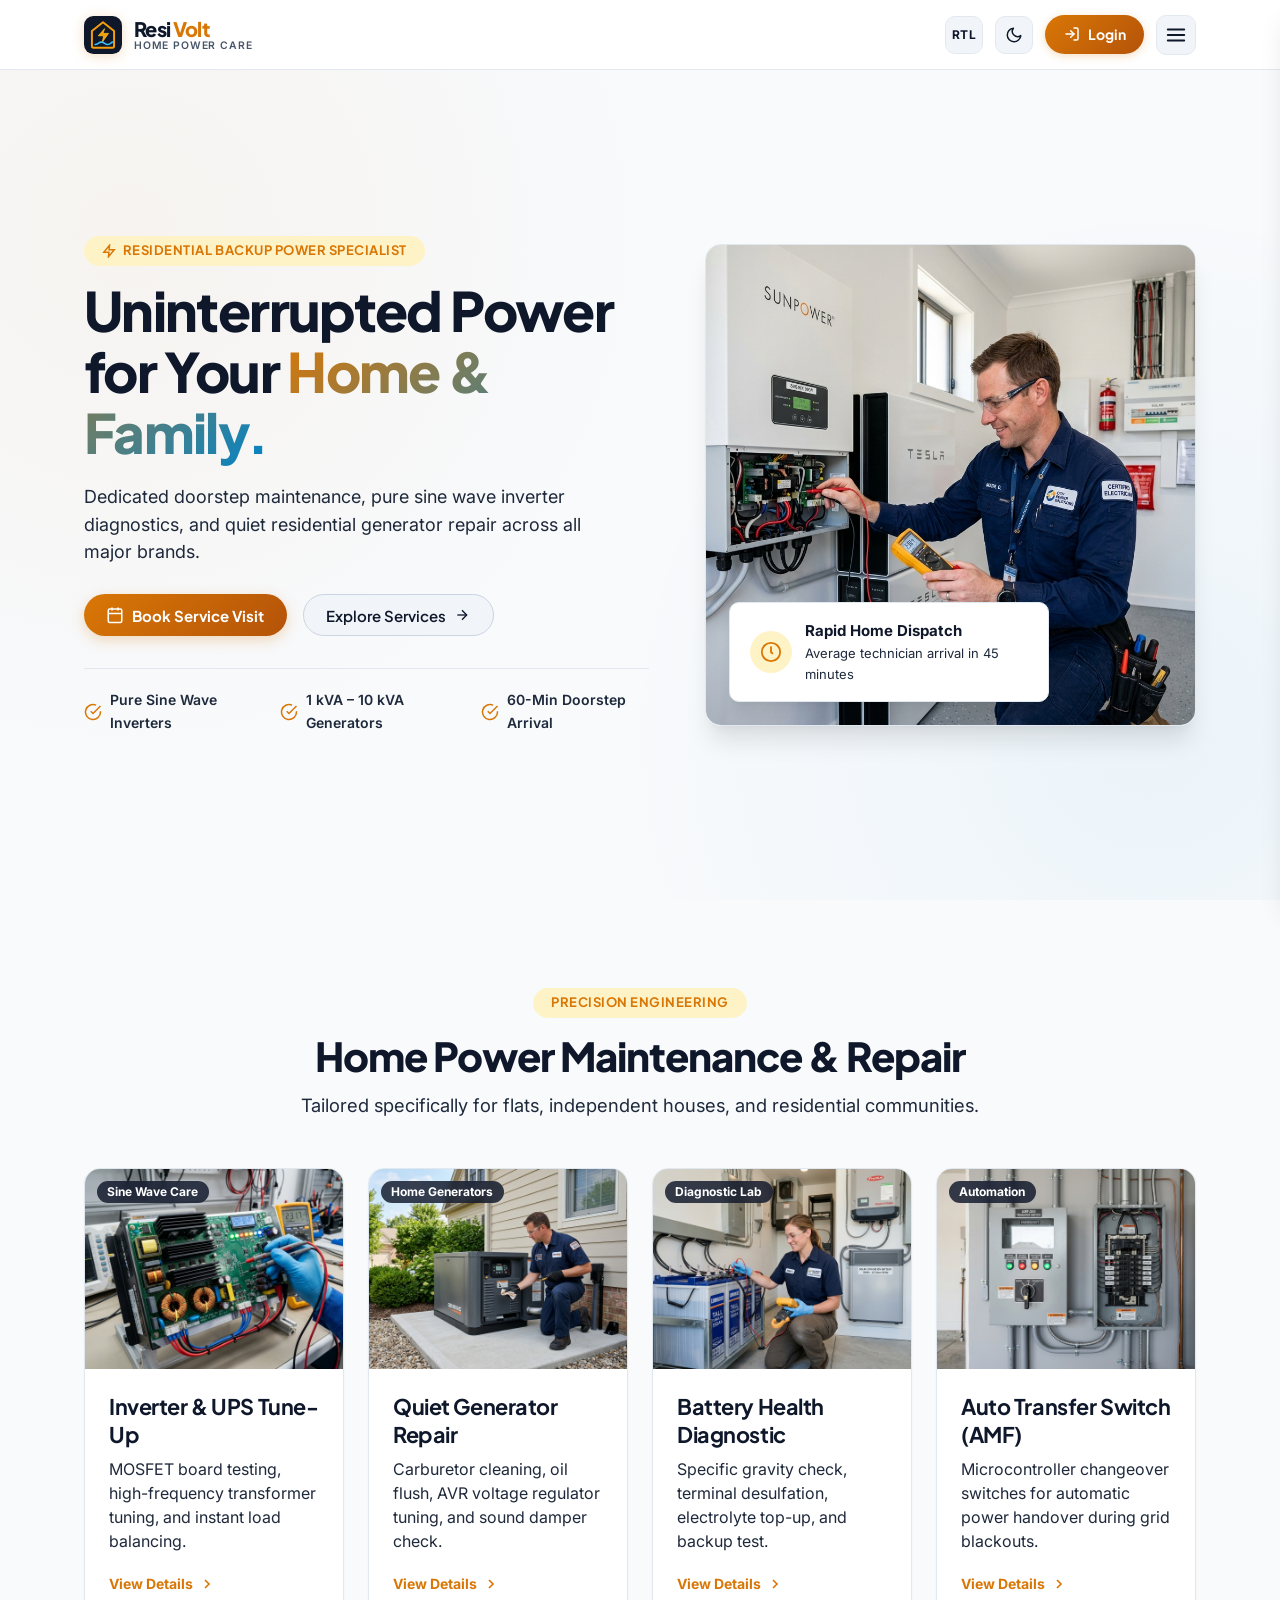
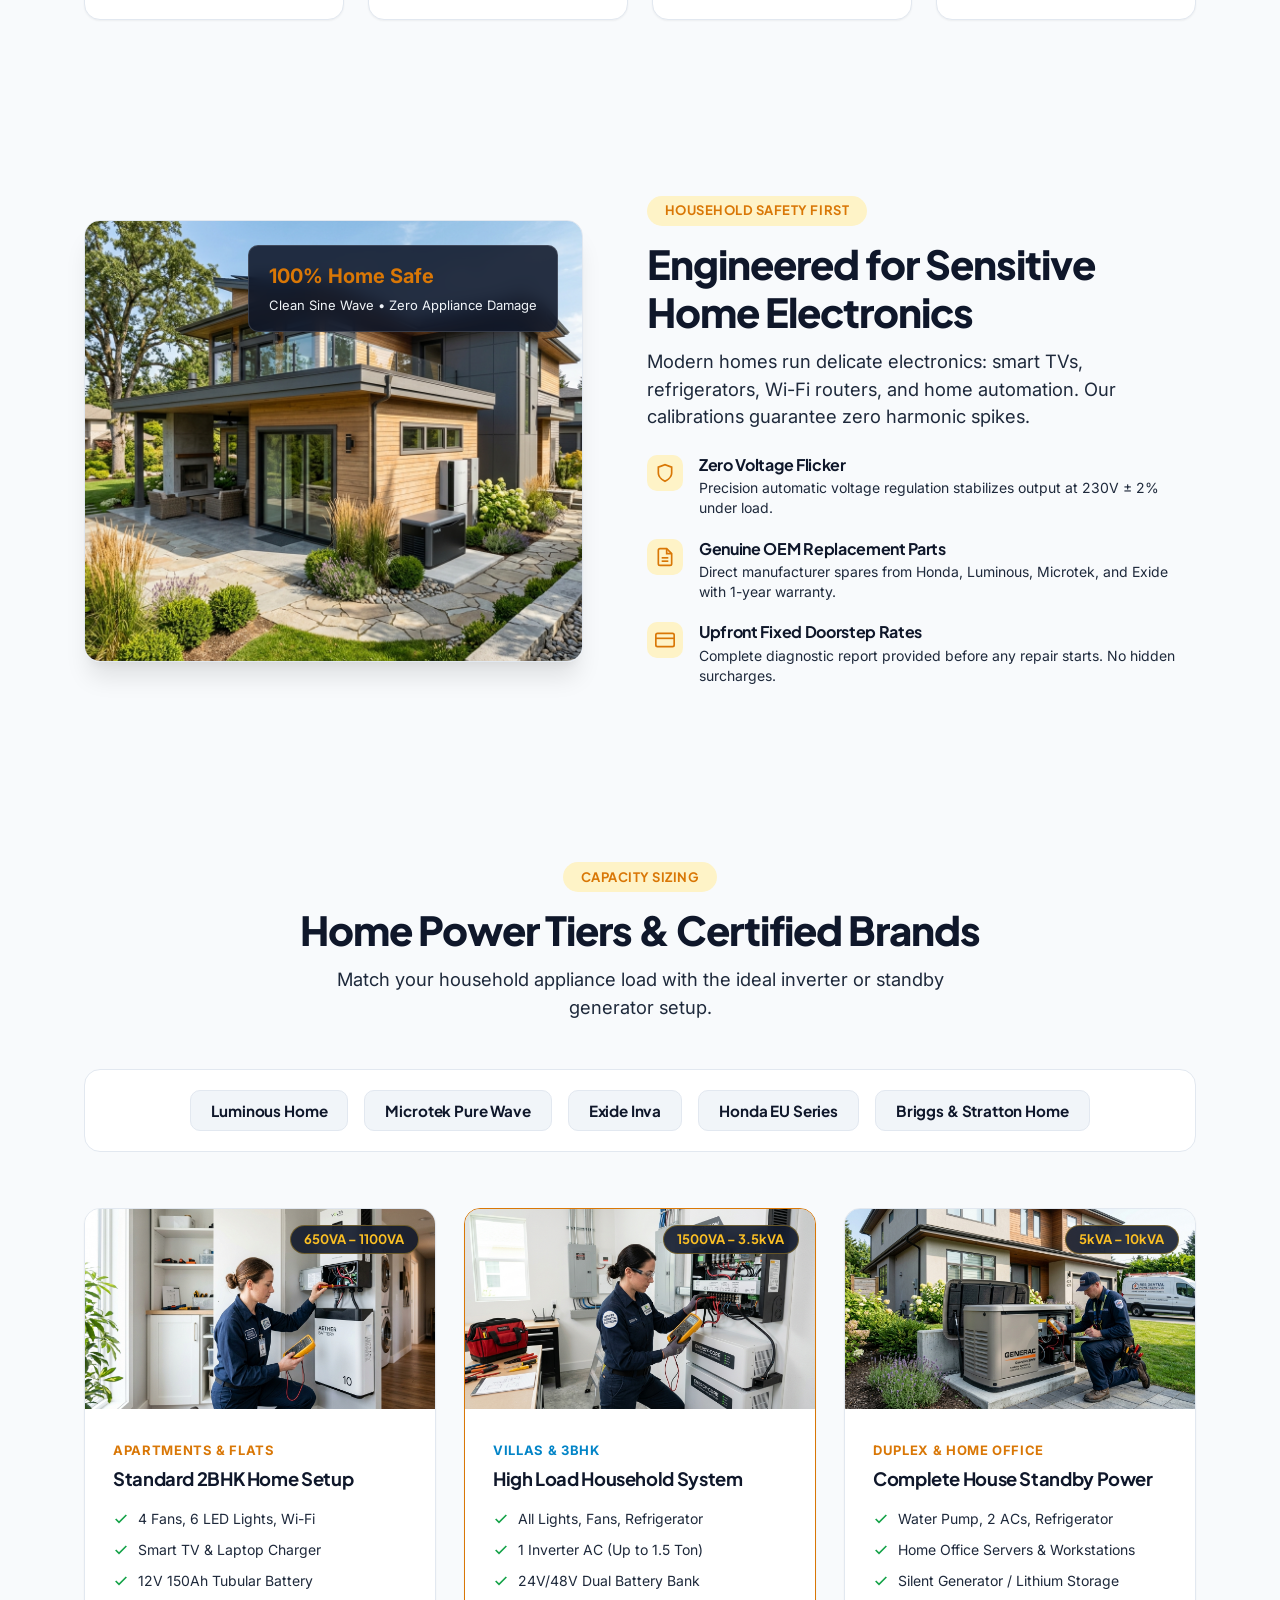
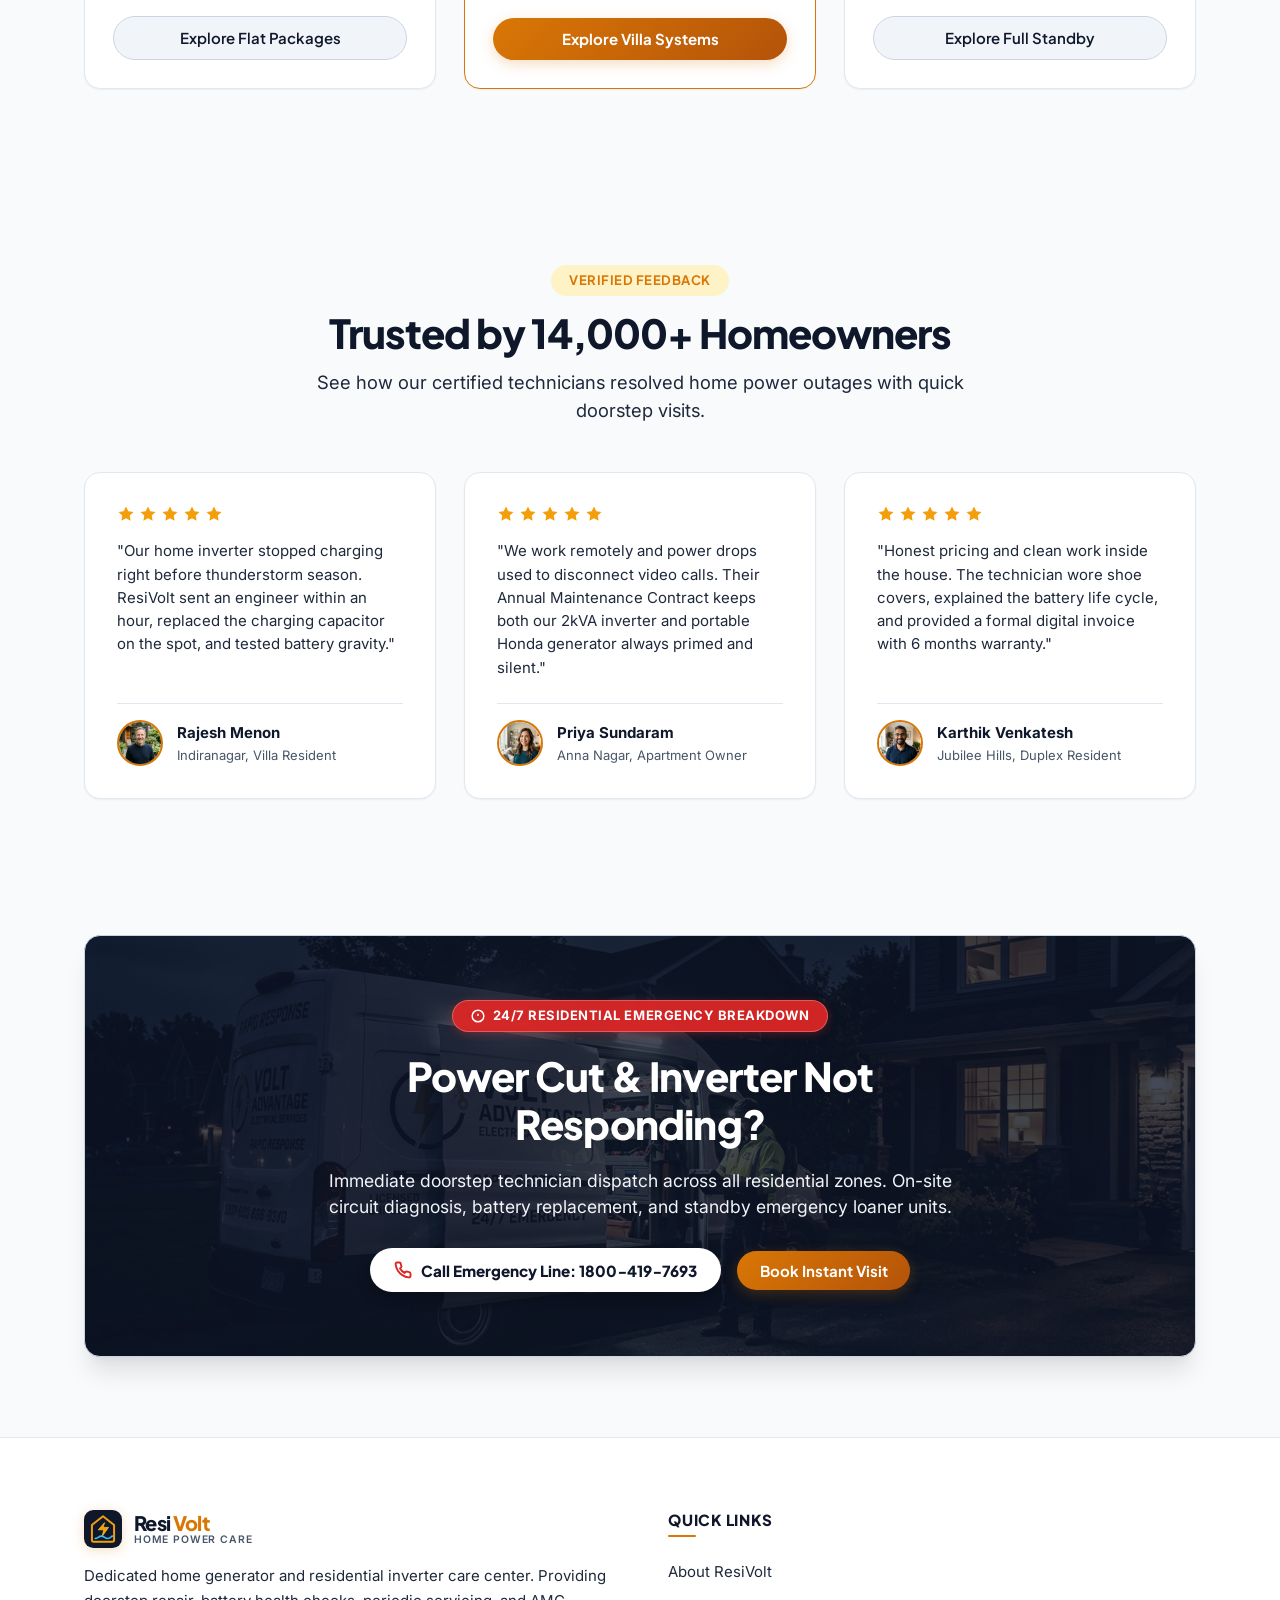
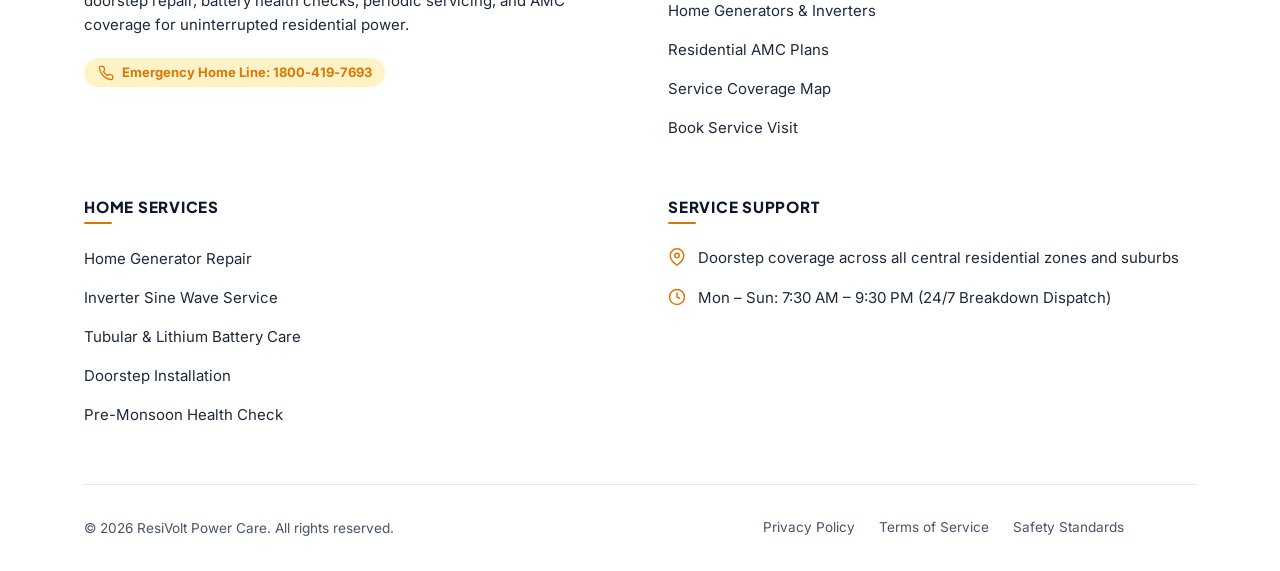
==== index.html @ f0ebeba6 "first commit" ====
<!DOCTYPE html>
<html lang="en" dir="ltr">

<head>
  <meta charset="UTF-8">
  <meta name="viewport" content="width=device-width, initial-scale=1.0">
  <title>ResiVolt | Home Generator & Inverter Service Center</title>
  <meta name="description"
    content="Certified residential generator repairs, inverter installations, battery diagnostics, and home backup power AMC plans.">

  <!-- Favicon -->
  <link rel="icon" type="image/svg+xml" href="assets/images/favicon.svg">

  <!-- Core Design System & Responsive Stylesheets -->
  <link rel="stylesheet" href="assets/css/style.css">
  <link rel="stylesheet" href="assets/css/responsive.css">
</head>

<body>

  <!-- 1. Branded Preloader -->
  <div id="preloader" class="preloader" role="status" aria-label="Loading ResiVolt Service Center">
    <div class="preloader-brand">
      <div class="preloader-logo-group">
        <svg class="brand-logo-svg preloader-logo-svg" viewBox="0 0 48 48" fill="none" xmlns="http://www.w3.org/2000/svg">
          <rect width="48" height="48" rx="12" fill="#0f172a" />
          <path d="M24 8L10 19V38C10 39.1 10.9 40 12 40H36C37.1 40 38 39.1 38 38V19L24 8Z" stroke="#f59e0b"
            stroke-width="2.5" stroke-linejoin="round" />
          <path d="M26 16L18 25H25L23 33L31 22H24L26 16Z" fill="#f59e0b" stroke="#fbbf24" stroke-width="1" />
          <path d="M14 36C18 36 18 33 22 33C26 33 26 36 30 36C34 36 34 33 36 33" stroke="#38bdf8" stroke-width="2"
            stroke-linecap="round" />
        </svg>
        <div class="brand-text-block preloader-text-block">
          <span class="brand-title preloader-brand-title">Resi<span>Volt</span></span>
          <span class="brand-tagline preloader-brand-tagline">Home Power Care</span>
        </div>
      </div>
      <div class="preloader-bar-bg">
        <div class="preloader-bar-fill"></div>
      </div>
    </div>
  </div>

  <!-- 2. Fixed Header (Compact Height, Single-Line Desktop) -->
  <header class="site-header" id="siteHeader">
    <div class="container header-container">

      <!-- Brand Logo & Identity -->
      <a href="index.html" class="brand-identity" aria-label="ResiVolt Home Generator and Inverter Service">
        <svg class="brand-logo-svg" viewBox="0 0 48 48" fill="none" xmlns="http://www.w3.org/2000/svg">
          <rect width="48" height="48" rx="12" fill="#0f172a" />
          <path d="M24 8L10 19V38C10 39.1 10.9 40 12 40H36C37.1 40 38 39.1 38 38V19L24 8Z" stroke="#f59e0b"
            stroke-width="2.5" stroke-linejoin="round" />
          <path d="M26 16L18 25H25L23 33L31 22H24L26 16Z" fill="#f59e0b" stroke="#fbbf24" stroke-width="1" />
          <path d="M14 36C18 36 18 33 22 33C26 33 26 36 30 36C34 36 34 33 36 33" stroke="#38bdf8" stroke-width="2"
            stroke-linecap="round" />
        </svg>
        <div class="brand-text-block">
          <span class="brand-title">Resi<span>Volt</span></span>
          <span class="brand-tagline">Home Power Care</span>
        </div>
      </a>

      <!-- Desktop Navigation - Exactly 6 Items -->
      <nav class="desktop-nav" aria-label="Primary Navigation">
        <!-- 1. Home (Click-only dropdown) -->
        <div class="nav-dropdown" id="homeDropdown">
          <button type="button" class="dropdown-toggle active" aria-expanded="false" aria-haspopup="true">
            <span>Home</span>
            <svg class="dropdown-chevron" viewBox="0 0 24 24" fill="none" stroke="currentColor" stroke-width="2"
              stroke-linecap="round" stroke-linejoin="round">
              <polyline points="6 9 12 15 18 9"></polyline>
            </svg>
          </button>
          <ul class="dropdown-menu">
            <li>
              <a href="index.html" class="dropdown-item active">
                <div>
                  <strong>Home 1</strong>
                  <span class="dropdown-item-desc">Residential Power Hub</span>
                </div>
              </a>
            </li>
            <li>
              <a href="home-2.html" class="dropdown-item">
                <div>
                  <strong>Home 2</strong>
                  <span class="dropdown-item-desc">Rapid Support & Care</span>
                </div>
              </a>
            </li>
          </ul>
        </div>

        <!-- 2. Services -->
        <a href="services.html" class="nav-link">Services</a>

        <!-- 3. Products -->
        <a href="products.html" class="nav-link">Products</a>

        <!-- 4. AMC Plans -->
        <a href="amc.html" class="nav-link">AMC Plans</a>

        <!-- 5. About (Mandatory) -->
        <a href="about.html" class="nav-link">About</a>

        <!-- 6. Contact -->
        <a href="contact.html" class="nav-link">Contact</a>
      </nav>

      <!-- Header Controls: RTL, Dark Mode, Login CTA -->
      <div class="header-actions">
        <!-- RTL/LTR Toggle -->
        <button type="button" class="icon-btn desktop-only" data-toggle-rtl aria-label="Toggle RTL or LTR layout"
          title="Switch RTL/LTR">
          <span class="rtl-text-indicator">RTL</span>
        </button>

        <!-- Dark Mode Toggle -->
        <button type="button" class="icon-btn desktop-only" data-toggle-theme aria-label="Toggle Dark Mode"
          title="Toggle Theme">
          <svg class="theme-icon-sun" style="display:none;" viewBox="0 0 24 24" fill="none" stroke="currentColor"
            stroke-width="2" stroke-linecap="round" stroke-linejoin="round">
            <circle cx="12" cy="12" r="5"></circle>
            <line x1="12" y1="1" x2="12" y2="3"></line>
            <line x1="12" y1="21" x2="12" y2="23"></line>
            <line x1="4.22" y1="4.22" x2="5.64" y2="5.64"></line>
            <line x1="18.36" y1="18.36" x2="19.78" y2="19.78"></line>
            <line x1="1" y1="12" x2="3" y2="12"></line>
            <line x1="21" y1="12" x2="23" y2="12"></line>
            <line x1="4.22" y1="19.78" x2="5.64" y2="18.36"></line>
            <line x1="18.36" y1="5.64" x2="19.78" y2="4.22"></line>
          </svg>
          <svg class="theme-icon-moon" viewBox="0 0 24 24" fill="none" stroke="currentColor" stroke-width="2"
            stroke-linecap="round" stroke-linejoin="round">
            <path d="M21 12.79A9 9 0 1 1 11.21 3 7 7 0 0 0 21 12.79z"></path>
          </svg>
        </button>

        <a href="login.html" class="btn-login" aria-label="Customer Login and Registration">
          <svg viewBox="0 0 24 24" fill="none" stroke="currentColor" stroke-width="2.2" stroke-linecap="round"
            stroke-linejoin="round">
            <path d="M15 3h4a2 2 0 0 1 2 2v14a2 2 0 0 1-2 2h-4"></path>
            <polyline points="10 17 15 12 10 7"></polyline>
            <line x1="15" y1="12" x2="3" y2="12"></line>
          </svg>
          <span>Login</span>
        </a>

        <!-- Mobile Drawer Toggle -->
        <button type="button" class="mobile-toggle" id="mobileMenuOpen" aria-label="Open Mobile Menu"
          aria-expanded="false">
          <svg viewBox="0 0 24 24" fill="none" stroke="currentColor" stroke-width="2" stroke-linecap="round"
            stroke-linejoin="round">
            <line x1="3" y1="6" x2="21" y2="6"></line>
            <line x1="3" y1="12" x2="21" y2="12"></line>
            <line x1="3" y1="18" x2="21" y2="18"></line>
          </svg>
        </button>
      </div>

    </div>
  </header>

  <!-- 3. Mobile Navigation Drawer & Backdrop -->
  <div class="mobile-backdrop" id="mobileBackdrop"></div>
  <div class="mobile-drawer" id="mobileDrawer" role="dialog" aria-modal="true" aria-label="Mobile Navigation Drawer">
    <div class="mobile-drawer-header">
      <div class="brand-identity">
        <svg class="brand-logo-svg" viewBox="0 0 48 48" fill="none" xmlns="http://www.w3.org/2000/svg">
          <rect width="48" height="48" rx="12" fill="#0f172a" />
          <path d="M24 8L10 19V38C10 39.1 10.9 40 12 40H36C37.1 40 38 39.1 38 38V19L24 8Z" stroke="#f59e0b"
            stroke-width="2.5" stroke-linejoin="round" />
          <path d="M26 16L18 25H25L23 33L31 22H24L26 16Z" fill="#f59e0b" stroke="#fbbf24" stroke-width="1" />
          <path d="M14 36C18 36 18 33 22 33C26 33 26 36 30 36C34 36 34 33 36 33" stroke="#38bdf8" stroke-width="2"
            stroke-linecap="round" />
        </svg>
        <div class="brand-text-block">
          <span class="brand-title">Resi<span>Volt</span></span>
          <span class="brand-tagline">Home Power Care</span>
        </div>
      </div>
      <button type="button" class="icon-btn" id="mobileMenuClose" aria-label="Close Mobile Navigation">
        <svg viewBox="0 0 24 24" fill="none" stroke="currentColor" stroke-width="2" stroke-linecap="round"
          stroke-linejoin="round">
          <line x1="18" y1="6" x2="6" y2="18"></line>
          <line x1="6" y1="6" x2="18" y2="18"></line>
        </svg>
      </button>
    </div>

    <div class="mobile-drawer-body">
      <!-- Mobile Home Accordion -->
      <div class="mobile-accordion">
        <button type="button" class="mobile-nav-link mobile-accordion-toggle active">
          <span>Home</span>
          <svg class="dropdown-chevron" viewBox="0 0 24 24" fill="none" stroke="currentColor" stroke-width="2"
            stroke-linecap="round" stroke-linejoin="round">
            <polyline points="6 9 12 15 18 9"></polyline>
          </svg>
        </button>
        <div class="mobile-accordion-content">
          <a href="index.html" class="mobile-sub-link active">Home 1 (Power Hub)</a>
          <a href="home-2.html" class="mobile-sub-link">Home 2 (Rapid Support)</a>
        </div>
      </div>

      <a href="services.html" class="mobile-nav-link">Services</a>
      <a href="products.html" class="mobile-nav-link">Products</a>
      <a href="amc.html" class="mobile-nav-link">AMC Plans</a>
      <a href="about.html" class="mobile-nav-link">About</a>
      <a href="contact.html" class="mobile-nav-link">Contact</a>
    </div>

    <div class="mobile-drawer-footer">
      <div class="mobile-toggles-row">
        <div style="display:flex; align-items:center; gap:0.5rem;">
          <button type="button" class="icon-btn" data-toggle-theme aria-label="Toggle Theme in Mobile Drawer">
            <svg class="theme-icon-sun" style="display:none;" viewBox="0 0 24 24" fill="none" stroke="currentColor"
              stroke-width="2">
              <circle cx="12" cy="12" r="5"></circle>
              <line x1="12" y1="1" x2="12" y2="3"></line>
              <line x1="12" y1="21" x2="12" y2="23"></line>
            </svg>
            <svg class="theme-icon-moon" viewBox="0 0 24 24" fill="none" stroke="currentColor" stroke-width="2">
              <path d="M21 12.79A9 9 0 1 1 11.21 3 7 7 0 0 0 21 12.79z"></path>
            </svg>
          </button>
          <button type="button" class="icon-btn" data-toggle-rtl aria-label="Toggle RTL in Mobile Drawer">
            <span class="rtl-text-indicator">RTL</span>
          </button>
        </div>
        <span class="mobile-toggle-badge">Preferences</span>
      </div>
      <a href="login.html" class="btn-login" style="width:100%; justify-content:center;" aria-label="Customer Login or Register">
        <svg viewBox="0 0 24 24" fill="none" stroke="currentColor" stroke-width="2.2">
          <path d="M15 3h4a2 2 0 0 1 2 2v14a2 2 0 0 1-2 2h-4"></path>
          <polyline points="10 17 15 12 10 7"></polyline>
          <line x1="15" y1="12" x2="3" y2="12"></line>
        </svg>
        <span>Customer Login / Register</span>
      </a>
    </div>
  </div>

  <!-- 4. Global Auth Modal (Login / Register) -->
  <div class="modal-overlay" id="authModal" role="dialog" aria-modal="true" aria-labelledby="modalTitle">
    <div class="auth-modal">
      <div class="modal-header">
        <h3 class="modal-title" id="modalTitle">Customer Portal</h3>
        <button type="button" class="modal-close" aria-label="Close Modal">
          <svg width="20" height="20" viewBox="0 0 24 24" fill="none" stroke="currentColor" stroke-width="2"
            stroke-linecap="round" stroke-linejoin="round">
            <line x1="18" y1="6" x2="6" y2="18"></line>
            <line x1="6" y1="6" x2="18" y2="18"></line>
          </svg>
        </button>
      </div>
      <div class="modal-body">
        <div class="auth-tabs" role="tablist">
          <button type="button" class="auth-tab-btn active" data-tab="login" role="tab" aria-selected="true">Sign
            In</button>
          <button type="button" class="auth-tab-btn" data-tab="register" role="tab" aria-selected="false">New
            Registration</button>
        </div>

        <form id="authPanel-login" class="auth-form-panel active"
          onsubmit="event.preventDefault(); alert('Signed in successfully!');">
          <div class="form-group">
            <label class="form-label" for="loginEmail">Email or Mobile Number</label>
            <input type="text" id="loginEmail" class="form-input" placeholder="e.g. user@home.com or 9876543210"
              required>
          </div>
          <div class="form-group">
            <label class="form-label" for="loginPass">Password</label>
            <input type="password" id="loginPass" class="form-input" placeholder="••••••••" required>
          </div>
          <button type="submit" class="btn-auth-submit">Sign In to Service Account</button>
        </form>

        <form id="authPanel-register" class="auth-form-panel"
          onsubmit="event.preventDefault(); alert('Account created! You can now book service visits.');">
          <div class="form-group">
            <label class="form-label" for="regName">Full Name</label>
            <input type="text" id="regName" class="form-input" placeholder="e.g. Ramesh Kumar" required>
          </div>
          <div class="form-group">
            <label class="form-label" for="regPhone">Mobile Number (For Technician Updates)</label>
            <input type="tel" id="regPhone" class="form-input" placeholder="10-digit mobile number" required>
          </div>
          <div class="form-group">
            <label class="form-label" for="regDevice">Primary Equipment at Home</label>
            <select id="regDevice" class="form-input">
              <option value="inverter">Home Inverter & Battery System</option>
              <option value="generator">Home Backup Generator (1-10 kVA)</option>
              <option value="both">Both Generator & Inverter</option>
            </select>
          </div>
          <button type="submit" class="btn-auth-submit">Create Residential Account</button>
        </form>
      </div>
    </div>
  </div>

  <!-- MAIN CONTENT: EXACTLY 6 MAIN CONTENT SECTIONS -->
  <main id="mainContent">

    <!-- ==========================================================================
         SECTION 1: HERO SECTION (Asymmetrical Composition with Visual Showcase)
         ========================================================================== -->
    <section class="hero-section" aria-label="Hero Introduction">
      <div class="container hero-grid">
        <div class="hero-content">
          <div>
            <span class="section-tag">
              <svg width="14" height="14" viewBox="0 0 24 24" fill="none" stroke="currentColor" stroke-width="2.5">
                <polygon points="13 2 3 14 12 14 11 22 21 10 12 10 13 2"></polygon>
              </svg>
              <span>Residential Backup Power Specialist</span>
            </span>
            <h1 class="hero-title">
              Uninterrupted Power for Your <span class="text-gradient">Home & Family.</span>
            </h1>
          </div>

          <p class="hero-description">
            Dedicated doorstep maintenance, pure sine wave inverter diagnostics, and quiet residential generator repair
            across all major brands.
          </p>

          <div class="hero-actions">
            <button type="button" class="btn-primary" data-open-auth>
              <svg width="18" height="18" viewBox="0 0 24 24" fill="none" stroke="currentColor" stroke-width="2">
                <rect x="3" y="4" width="18" height="18" rx="2" ry="2"></rect>
                <line x1="16" y1="2" x2="16" y2="6"></line>
                <line x1="8" y1="2" x2="8" y2="6"></line>
                <line x1="3" y1="10" x2="21" y2="10"></line>
              </svg>
              <span>Book Service Visit</span>
            </button>
            <a href="services.html" class="btn-secondary">
              <span>Explore Services</span>
              <svg width="16" height="16" viewBox="0 0 24 24" fill="none" stroke="currentColor" stroke-width="2">
                <line x1="5" y1="12" x2="19" y2="12"></line>
                <polyline points="12 5 19 12 12 19"></polyline>
              </svg>
            </a>
          </div>

          <div class="hero-spec-strip">
            <div class="hero-spec-item">
              <svg viewBox="0 0 24 24" fill="none" stroke="currentColor" stroke-width="2">
                <path d="M22 11.08V12a10 10 0 1 1-5.93-9.14"></path>
                <polyline points="22 4 12 14.01 9 11.01"></polyline>
              </svg>
              <span>Pure Sine Wave Inverters</span>
            </div>
            <div class="hero-spec-item">
              <svg viewBox="0 0 24 24" fill="none" stroke="currentColor" stroke-width="2">
                <path d="M22 11.08V12a10 10 0 1 1-5.93-9.14"></path>
                <polyline points="22 4 12 14.01 9 11.01"></polyline>
              </svg>
              <span>1 kVA – 10 kVA Generators</span>
            </div>
            <div class="hero-spec-item">
              <svg viewBox="0 0 24 24" fill="none" stroke="currentColor" stroke-width="2">
                <path d="M22 11.08V12a10 10 0 1 1-5.93-9.14"></path>
                <polyline points="22 4 12 14.01 9 11.01"></polyline>
              </svg>
              <span>60-Min Doorstep Arrival</span>
            </div>
          </div>
        </div>

        <div class="hero-visual">
          <div class="hero-image-frame">
            <img src="assets/images/hero/home-hero-technician.jpg"
              alt="Certified ResiVolt technician servicing a residential power backup unit" width="600" height="480">
          </div>
          <div class="hero-floating-badge">
            <div class="hero-floating-icon">
              <svg viewBox="0 0 24 24" fill="none" stroke="currentColor" stroke-width="2">
                <circle cx="12" cy="12" r="10"></circle>
                <polyline points="12 6 12 12 14 14"></polyline>
              </svg>
            </div>
            <div>
              <div class="hero-floating-title">Rapid Home Dispatch</div>
              <div class="hero-floating-text">Average technician arrival in 45 minutes</div>
            </div>
          </div>
        </div>
      </div>
    </section>

    <!-- ==========================================================================
         SECTION 2: CORE RESIDENTIAL SERVICES (4 Even Visual Cards)
         ========================================================================== -->
    <section class="site-section" aria-label="Core Residential Services">
      <div class="container">
        <div class="section-header text-center">
          <span class="section-tag">Precision Engineering</span>
          <h2 class="section-title">Home Power Maintenance & Repair</h2>
          <p class="section-subtitle">
            Tailored specifically for flats, independent houses, and residential communities.
          </p>
        </div>

        <div class="services-grid-4">
          <!-- Card 1 -->
          <article class="even-service-card">
            <div class="service-card-img-wrap">
              <img src="assets/images/services/inverter-service.jpg" alt="Inverter board inspection and calibration"
                width="400" height="200">
              <span class="service-card-badge">Sine Wave Care</span>
            </div>
            <div class="service-card-body">
              <div class="service-card-content">
                <h3 class="service-card-title">Inverter & UPS Tune-Up</h3>
                <p class="service-card-desc">
                  MOSFET board testing, high-frequency transformer tuning, and instant load balancing.
                </p>
              </div>
              <a href="services.html#inverter-service" class="service-card-link">
                <span>View Details</span>
                <svg viewBox="0 0 24 24" fill="none" stroke="currentColor" stroke-width="2.5">
                  <polyline points="9 18 15 12 9 6"></polyline>
                </svg>
              </a>
            </div>
          </article>

          <!-- Card 2 -->
          <article class="even-service-card">
            <div class="service-card-img-wrap">
              <img src="assets/images/services/generator-repair.jpg" alt="Home backup generator mechanical inspection"
                width="400" height="200">
              <span class="service-card-badge">Home Generators</span>
            </div>
            <div class="service-card-body">
              <div class="service-card-content">
                <h3 class="service-card-title">Quiet Generator Repair</h3>
                <p class="service-card-desc">
                  Carburetor cleaning, oil flush, AVR voltage regulator tuning, and sound damper check.
                </p>
              </div>
              <a href="services.html#generator-repair" class="service-card-link">
                <span>View Details</span>
                <svg viewBox="0 0 24 24" fill="none" stroke="currentColor" stroke-width="2.5">
                  <polyline points="9 18 15 12 9 6"></polyline>
                </svg>
              </a>
            </div>
          </article>

          <!-- Card 3 -->
          <article class="even-service-card">
            <div class="service-card-img-wrap">
              <img src="assets/images/services/battery-health.jpg"
                alt="Battery specific gravity testing and cell restoration" width="400" height="200">
              <span class="service-card-badge">Diagnostic Lab</span>
            </div>
            <div class="service-card-body">
              <div class="service-card-content">
                <h3 class="service-card-title">Battery Health Diagnostic</h3>
                <p class="service-card-desc">
                  Specific gravity check, terminal desulfation, electrolyte top-up, and backup test.
                </p>
              </div>
              <a href="services.html#battery-health" class="service-card-link">
                <span>View Details</span>
                <svg viewBox="0 0 24 24" fill="none" stroke="currentColor" stroke-width="2.5">
                  <polyline points="9 18 15 12 9 6"></polyline>
                </svg>
              </a>
            </div>
          </article>

          <!-- Card 4 -->
          <article class="even-service-card">
            <div class="service-card-img-wrap">
              <img src="assets/images/services/amf-installation.jpg" alt="Automatic changeover switch installation"
                width="400" height="200">
              <span class="service-card-badge">Automation</span>
            </div>
            <div class="service-card-body">
              <div class="service-card-content">
                <h3 class="service-card-title">Auto Transfer Switch (AMF)</h3>
                <p class="service-card-desc">
                  Microcontroller changeover switches for automatic power handover during grid blackouts.
                </p>
              </div>
              <a href="services.html#amf-installation" class="service-card-link">
                <span>View Details</span>
                <svg viewBox="0 0 24 24" fill="none" stroke="currentColor" stroke-width="2.5">
                  <polyline points="9 18 15 12 9 6"></polyline>
                </svg>
              </a>
            </div>
          </article>
        </div>
      </div>
    </section>

    <!-- ==========================================================================
         SECTION 3: RESIDENTIAL POWER RELIABILITY (Visual Split Showcase)
         ========================================================================== -->
    <section class="site-section" aria-label="Residential Power Standards">
      <div class="container split-grid">
        <div class="split-visual-wrap">
          <img src="assets/images/sections/modern-home-exterior.jpg"
            alt="Modern residential villa with solar inverter and silent generator integration" width="600"
            height="440">
          <div class="split-highlight-card">
            <strong>100% Home Safe</strong>
            <span>Clean Sine Wave • Zero Appliance Damage</span>
          </div>
        </div>

        <div class="split-content">
          <span class="section-tag">Household Safety First</span>
          <h2 class="section-title">Engineered for Sensitive Home Electronics</h2>
          <p class="section-subtitle">
            Modern homes run delicate electronics: smart TVs, refrigerators, Wi-Fi routers, and home automation. Our
            calibrations guarantee zero harmonic spikes.
          </p>

          <div class="feature-point-list">
            <div class="feature-point-item">
              <div class="feature-point-icon">
                <svg viewBox="0 0 24 24" fill="none" stroke="currentColor" stroke-width="2">
                  <path d="M12 22s8-4 8-10V5l-8-3-8 3v7c0 6 8 10 8 10z"></path>
                </svg>
              </div>
              <div>
                <h4 class="feature-point-title">Zero Voltage Flicker</h4>
                <p class="feature-point-text">Precision automatic voltage regulation stabilizes output at 230V ± 2%
                  under load.</p>
              </div>
            </div>

            <div class="feature-point-item">
              <div class="feature-point-icon">
                <svg viewBox="0 0 24 24" fill="none" stroke="currentColor" stroke-width="2">
                  <path d="M14 2H6a2 2 0 0 0-2 2v16a2 2 0 0 0 2 2h12a2 2 0 0 0 2-2V8z"></path>
                  <polyline points="14 2 14 8 20 8"></polyline>
                  <line x1="16" y1="13" x2="8" y2="13"></line>
                  <line x1="16" y1="17" x2="8" y2="17"></line>
                </svg>
              </div>
              <div>
                <h4 class="feature-point-title">Genuine OEM Replacement Parts</h4>
                <p class="feature-point-text">Direct manufacturer spares from Honda, Luminous, Microtek, and Exide with
                  1-year warranty.</p>
              </div>
            </div>

            <div class="feature-point-item">
              <div class="feature-point-icon">
                <svg viewBox="0 0 24 24" fill="none" stroke="currentColor" stroke-width="2">
                  <rect x="1" y="4" width="22" height="16" rx="2" ry="2"></rect>
                  <line x1="1" y1="10" x2="23" y2="10"></line>
                </svg>
              </div>
              <div>
                <h4 class="feature-point-title">Upfront Fixed Doorstep Rates</h4>
                <p class="feature-point-text">Complete diagnostic report provided before any repair starts. No hidden
                  surcharges.</p>
              </div>
            </div>
          </div>
        </div>
      </div>
    </section>

    <!-- ==========================================================================
         SECTION 4: EQUIPMENT CAPACITIES & BRANDS (Grid & Sizing Guide)
         ========================================================================== -->
    <section class="site-section" aria-label="Residential Sizing Guide">
      <div class="container">
        <div class="section-header text-center">
          <span class="section-tag">Capacity Sizing</span>
          <h2 class="section-title">Home Power Tiers & Certified Brands</h2>
          <p class="section-subtitle">
            Match your household appliance load with the ideal inverter or standby generator setup.
          </p>
        </div>

        <!-- Serviced Brands Strip -->
        <div class="brands-strip">
          <span class="brand-badge">Luminous Home</span>
          <span class="brand-badge">Microtek Pure Wave</span>
          <span class="brand-badge">Exide Inva</span>
          <span class="brand-badge">Honda EU Series</span>
          <span class="brand-badge">Briggs &amp; Stratton Home</span>

        </div>

        <!-- 3 Capacity Tiers -->
        <div class="capacity-grid-3">
          <!-- Tier 1 -->
          <article class="capacity-card">
            <div class="capacity-card-img-wrap">
              <img src="assets/images/sections/tier-apartment-service.jpg"
                alt="Certified technician servicing residential apartment inverter and battery" width="400" height="200"
                loading="lazy">
              <span class="capacity-badge-float">650VA – 1100VA</span>
            </div>
            <div class="capacity-body">
              <div>
                <div class="capacity-header">
                  <span class="capacity-tier">Apartments &amp; Flats</span>
                  <h3 class="capacity-title">Standard 2BHK Home Setup</h3>
                </div>
                <ul class="capacity-appliances">
                  <li>
                    <svg viewBox="0 0 24 24" fill="none" stroke="currentColor" stroke-width="2.5">
                      <polyline points="20 6 9 17 4 12"></polyline>
                    </svg>
                    <span>4 Fans, 6 LED Lights, Wi-Fi</span>
                  </li>
                  <li>
                    <svg viewBox="0 0 24 24" fill="none" stroke="currentColor" stroke-width="2.5">
                      <polyline points="20 6 9 17 4 12"></polyline>
                    </svg>
                    <span>Smart TV &amp; Laptop Charger</span>
                  </li>
                  <li>
                    <svg viewBox="0 0 24 24" fill="none" stroke="currentColor" stroke-width="2.5">
                      <polyline points="20 6 9 17 4 12"></polyline>
                    </svg>
                    <span>12V 150Ah Tubular Battery</span>
                  </li>
                </ul>
              </div>
              <a href="products.html#tier-apartment" class="btn-secondary w-full">Explore Flat Packages</a>
            </div>
          </article>

          <!-- Tier 2 -->
          <article class="capacity-card featured-tier">
            <div class="capacity-card-img-wrap">
              <img src="assets/images/sections/tier-villa-service.jpg"
                alt="Certified electrical engineer testing villa dual battery inverter system" width="400" height="200"
                loading="lazy">
              <span class="capacity-badge-float">1500VA – 3.5kVA</span>
            </div>
            <div class="capacity-body">
              <div>
                <div class="capacity-header">
                  <span class="capacity-tier tier-cyan">Villas &amp; 3BHK</span>
                  <h3 class="capacity-title">High Load Household System</h3>
                </div>
                <ul class="capacity-appliances">
                  <li>
                    <svg viewBox="0 0 24 24" fill="none" stroke="currentColor" stroke-width="2.5">
                      <polyline points="20 6 9 17 4 12"></polyline>
                    </svg>
                    <span>All Lights, Fans, Refrigerator</span>
                  </li>
                  <li>
                    <svg viewBox="0 0 24 24" fill="none" stroke="currentColor" stroke-width="2.5">
                      <polyline points="20 6 9 17 4 12"></polyline>
                    </svg>
                    <span>1 Inverter AC (Up to 1.5 Ton)</span>
                  </li>
                  <li>
                    <svg viewBox="0 0 24 24" fill="none" stroke="currentColor" stroke-width="2.5">
                      <polyline points="20 6 9 17 4 12"></polyline>
                    </svg>
                    <span>24V/48V Dual Battery Bank</span>
                  </li>
                </ul>
              </div>
              <a href="products.html#tier-villa" class="btn-primary w-full">Explore Villa Systems</a>
            </div>
          </article>

          <!-- Tier 3 -->
          <article class="capacity-card">
            <div class="capacity-card-img-wrap">
              <img src="assets/images/sections/tier-duplex-service.jpg"
                alt="Technician inspecting quiet soundproof standby residential home generator" width="400" height="200"
                loading="lazy">
              <span class="capacity-badge-float">5kVA – 10kVA</span>
            </div>
            <div class="capacity-body">
              <div>
                <div class="capacity-header">
                  <span class="capacity-tier">Duplex &amp; Home Office</span>
                  <h3 class="capacity-title">Complete House Standby Power</h3>
                </div>
                <ul class="capacity-appliances">
                  <li>
                    <svg viewBox="0 0 24 24" fill="none" stroke="currentColor" stroke-width="2.5">
                      <polyline points="20 6 9 17 4 12"></polyline>
                    </svg>
                    <span>Water Pump, 2 ACs, Refrigerator</span>
                  </li>
                  <li>
                    <svg viewBox="0 0 24 24" fill="none" stroke="currentColor" stroke-width="2.5">
                      <polyline points="20 6 9 17 4 12"></polyline>
                    </svg>
                    <span>Home Office Servers &amp; Workstations</span>
                  </li>
                  <li>
                    <svg viewBox="0 0 24 24" fill="none" stroke="currentColor" stroke-width="2.5">
                      <polyline points="20 6 9 17 4 12"></polyline>
                    </svg>
                    <span>Silent Generator / Lithium Storage</span>
                  </li>
                </ul>
              </div>
              <a href="products.html#tier-duplex" class="btn-secondary w-full">Explore Full Standby</a>
            </div>
          </article>
        </div>
      </div>
    </section>

    <!-- ==========================================================================
         SECTION 5: HOMEOWNER EXPERIENCES (3 Even Cards)
         ========================================================================== -->
    <section class="site-section" aria-label="Customer Reviews">
      <div class="container">
        <div class="section-header text-center">
          <span class="section-tag">Verified Feedback</span>
          <h2 class="section-title">Trusted by 14,000+ Homeowners</h2>
          <p class="section-subtitle">
            See how our certified technicians resolved home power outages with quick doorstep visits.
          </p>
        </div>

        <div class="testimonials-grid-3">
          <!-- Testimonial 1 -->
          <article class="even-testimonial-card">
            <div>
              <div class="star-rating">
                <svg viewBox="0 0 24 24">
                  <polygon
                    points="12 2 15.09 8.26 22 9.27 17 14.14 18.18 21.02 12 17.77 5.82 21.02 7 14.14 2 9.27 8.91 8.26 12 2">
                  </polygon>
                </svg>
                <svg viewBox="0 0 24 24">
                  <polygon
                    points="12 2 15.09 8.26 22 9.27 17 14.14 18.18 21.02 12 17.77 5.82 21.02 7 14.14 2 9.27 8.91 8.26 12 2">
                  </polygon>
                </svg>
                <svg viewBox="0 0 24 24">
                  <polygon
                    points="12 2 15.09 8.26 22 9.27 17 14.14 18.18 21.02 12 17.77 5.82 21.02 7 14.14 2 9.27 8.91 8.26 12 2">
                  </polygon>
                </svg>
                <svg viewBox="0 0 24 24">
                  <polygon
                    points="12 2 15.09 8.26 22 9.27 17 14.14 18.18 21.02 12 17.77 5.82 21.02 7 14.14 2 9.27 8.91 8.26 12 2">
                  </polygon>
                </svg>
                <svg viewBox="0 0 24 24">
                  <polygon
                    points="12 2 15.09 8.26 22 9.27 17 14.14 18.18 21.02 12 17.77 5.82 21.02 7 14.14 2 9.27 8.91 8.26 12 2">
                  </polygon>
                </svg>
              </div>
              <p class="testimonial-quote">
                "Our home inverter stopped charging right before thunderstorm season. ResiVolt sent an engineer within
                an hour, replaced the charging capacitor on the spot, and tested battery gravity."
              </p>
            </div>
            <div class="testimonial-author-block">
              <img src="assets/images/testimonials/customer-1.jpg" alt="Rajesh Menon" class="testimonial-avatar"
                width="46" height="46">
              <div>
                <div class="testimonial-name">Rajesh Menon</div>
                <div class="testimonial-location">Indiranagar, Villa Resident</div>
              </div>
            </div>
          </article>

          <!-- Testimonial 2 -->
          <article class="even-testimonial-card">
            <div>
              <div class="star-rating">
                <svg viewBox="0 0 24 24">
                  <polygon
                    points="12 2 15.09 8.26 22 9.27 17 14.14 18.18 21.02 12 17.77 5.82 21.02 7 14.14 2 9.27 8.91 8.26 12 2">
                  </polygon>
                </svg>
                <svg viewBox="0 0 24 24">
                  <polygon
                    points="12 2 15.09 8.26 22 9.27 17 14.14 18.18 21.02 12 17.77 5.82 21.02 7 14.14 2 9.27 8.91 8.26 12 2">
                  </polygon>
                </svg>
                <svg viewBox="0 0 24 24">
                  <polygon
                    points="12 2 15.09 8.26 22 9.27 17 14.14 18.18 21.02 12 17.77 5.82 21.02 7 14.14 2 9.27 8.91 8.26 12 2">
                  </polygon>
                </svg>
                <svg viewBox="0 0 24 24">
                  <polygon
                    points="12 2 15.09 8.26 22 9.27 17 14.14 18.18 21.02 12 17.77 5.82 21.02 7 14.14 2 9.27 8.91 8.26 12 2">
                  </polygon>
                </svg>
                <svg viewBox="0 0 24 24">
                  <polygon
                    points="12 2 15.09 8.26 22 9.27 17 14.14 18.18 21.02 12 17.77 5.82 21.02 7 14.14 2 9.27 8.91 8.26 12 2">
                  </polygon>
                </svg>
              </div>
              <p class="testimonial-quote">
                "We work remotely and power drops used to disconnect video calls. Their Annual Maintenance Contract
                keeps both our 2kVA inverter and portable Honda generator always primed and silent."
              </p>
            </div>
            <div class="testimonial-author-block">
              <img src="assets/images/testimonials/customer-2.jpg" alt="Priya Sundaram" class="testimonial-avatar"
                width="46" height="46">
              <div>
                <div class="testimonial-name">Priya Sundaram</div>
                <div class="testimonial-location">Anna Nagar, Apartment Owner</div>
              </div>
            </div>
          </article>

          <!-- Testimonial 3 -->
          <article class="even-testimonial-card">
            <div>
              <div class="star-rating">
                <svg viewBox="0 0 24 24">
                  <polygon
                    points="12 2 15.09 8.26 22 9.27 17 14.14 18.18 21.02 12 17.77 5.82 21.02 7 14.14 2 9.27 8.91 8.26 12 2">
                  </polygon>
                </svg>
                <svg viewBox="0 0 24 24">
                  <polygon
                    points="12 2 15.09 8.26 22 9.27 17 14.14 18.18 21.02 12 17.77 5.82 21.02 7 14.14 2 9.27 8.91 8.26 12 2">
                  </polygon>
                </svg>
                <svg viewBox="0 0 24 24">
                  <polygon
                    points="12 2 15.09 8.26 22 9.27 17 14.14 18.18 21.02 12 17.77 5.82 21.02 7 14.14 2 9.27 8.91 8.26 12 2">
                  </polygon>
                </svg>
                <svg viewBox="0 0 24 24">
                  <polygon
                    points="12 2 15.09 8.26 22 9.27 17 14.14 18.18 21.02 12 17.77 5.82 21.02 7 14.14 2 9.27 8.91 8.26 12 2">
                  </polygon>
                </svg>
                <svg viewBox="0 0 24 24">
                  <polygon
                    points="12 2 15.09 8.26 22 9.27 17 14.14 18.18 21.02 12 17.77 5.82 21.02 7 14.14 2 9.27 8.91 8.26 12 2">
                  </polygon>
                </svg>
              </div>
              <p class="testimonial-quote">
                "Honest pricing and clean work inside the house. The technician wore shoe covers, explained the battery
                life cycle, and provided a formal digital invoice with 6 months warranty."
              </p>
            </div>
            <div class="testimonial-author-block">
              <img src="assets/images/testimonials/customer-3.jpg" alt="Karthik Venkatesh" class="testimonial-avatar"
                width="46" height="46">
              <div>
                <div class="testimonial-name">Karthik Venkatesh</div>
                <div class="testimonial-location">Jubilee Hills, Duplex Resident</div>
              </div>
            </div>
          </article>
        </div>
      </div>
    </section>

    <!-- ==========================================================================
         SECTION 6: EMERGENCY HOME POWER DISPATCH CTA (Last Content Section)
         ========================================================================== -->
    <section class="cta-banner-section" aria-label="Emergency Home Power Dispatch">
      <div class="container">
        <div class="cta-banner-card">
          <img src="assets/images/sections/emergency-dispatch.jpg"
            alt="Emergency dispatch vehicle and service technician team" class="cta-banner-bg" width="1200"
            height="400">
          <div class="cta-banner-content">
            <span class="cta-banner-badge">
              <svg width="14" height="14" viewBox="0 0 24 24" fill="none" stroke="currentColor" stroke-width="2.5">
                <circle cx="12" cy="12" r="10"></circle>
                <line x1="12" y1="8" x2="12" y2="12"></line>
                <line x1="12" y1="16" x2="12.01" y2="16"></line>
              </svg>
              <span>24/7 Residential Emergency Breakdown</span>
            </span>
            <h2 class="cta-banner-title">
              Power Cut &amp; Inverter Not Responding?
            </h2>
            <p class="cta-banner-desc">
              Immediate doorstep technician dispatch across all residential zones. On-site circuit diagnosis, battery
              replacement, and standby emergency loaner units.
            </p>
            <div class="cta-banner-actions">
              <a href="tel:18004197693" class="btn-emergency-call">
                <svg viewBox="0 0 24 24" fill="none" stroke="currentColor" stroke-width="2.5">
                  <path
                    d="M22 16.92v3a2 2 0 0 1-2.18 2 19.79 19.79 0 0 1-8.63-3.07 19.5 19.5 0 0 1-6-6 19.79 19.79 0 0 1-3.07-8.67A2 2 0 0 1 4.11 2h3a2 2 0 0 1 2 1.72 12.84 12.84 0 0 0 .7 2.81 2 2 0 0 1-.45 2.11L8.09 9.91a16 16 0 0 0 6 6l1.27-1.27a2 2 0 0 1 2.11-.45 12.84 12.84 0 0 0 2.81.7A2 2 0 0 1 22 16.92z">
                  </path>
                </svg>
                <span>Call Emergency Line: 1800&#8209;419&#8209;7693</span>
              </a>
              <button type="button" class="btn-primary" data-open-auth>
                <span>Book Instant Visit</span>
              </button>
            </div>
          </div>
        </div>
      </div>
    </section>

  </main>

  <!-- Scroll-To-Top Button -->
  <button type="button" class="scroll-top-btn" id="scrollTopBtn" aria-label="Scroll to top of page">
    <svg viewBox="0 0 24 24" fill="none" stroke="currentColor" stroke-width="2.5" stroke-linecap="round"
      stroke-linejoin="round">
      <polyline points="18 15 12 9 6 15"></polyline>
    </svg>
  </button>

  <!-- Shared Footer -->
  <footer class="site-footer">
    <div class="container">
      <div class="footer-grid">
        <div class="footer-brand-col">
          <a href="index.html" class="brand-identity">
            <svg class="brand-logo-svg" viewBox="0 0 48 48" fill="none">
              <rect width="48" height="48" rx="12" fill="#0f172a" />
              <path d="M24 8L10 19V38C10 39.1 10.9 40 12 40H36C37.1 40 38 39.1 38 38V19L24 8Z" stroke="#f59e0b"
                stroke-width="2.5" stroke-linejoin="round" />
              <path d="M26 16L18 25H25L23 33L31 22H24L26 16Z" fill="#f59e0b" stroke="#fbbf24" stroke-width="1" />
              <path d="M14 36C18 36 18 33 22 33C26 33 26 36 30 36C34 36 34 33 36 33" stroke="#38bdf8" stroke-width="2"
                stroke-linecap="round" />
            </svg>
            <div class="brand-text-block">
              <span class="brand-title">Resi<span>Volt</span></span>
              <span class="brand-tagline">Home Power Care</span>
            </div>
          </a>
          <p>
            Dedicated home generator and residential inverter care center. Providing doorstep repair, battery health
            checks, periodic servicing, and AMC coverage for uninterrupted residential power.
          </p>
          <div class="footer-emergency-badge">
            <svg width="16" height="16" viewBox="0 0 24 24" fill="none" stroke="currentColor" stroke-width="2">
              <path
                d="M22 16.92v3a2 2 0 0 1-2.18 2 19.79 19.79 0 0 1-8.63-3.07 19.5 19.5 0 0 1-6-6 19.79 19.79 0 0 1-3.07-8.67A2 2 0 0 1 4.11 2h3a2 2 0 0 1 2 1.72 12.84 12.84 0 0 0 .7 2.81 2 2 0 0 1-.45 2.11L8.09 9.91a16 16 0 0 0 6 6l1.27-1.27a2 2 0 0 1 2.11-.45 12.84 12.84 0 0 0 2.81.7A2 2 0 0 1 22 16.92z">
              </path>
            </svg>
            <span>Emergency Home Line: 1800&#8209;419&#8209;7693</span>
          </div>
        </div>

        <div>
          <h4 class="footer-heading">Home Services</h4>
          <ul class="footer-links">
            <li><a href="services.html#generator-repair">Home Generator Repair</a></li>
            <li><a href="services.html#inverter-service">Inverter Sine Wave Service</a></li>
            <li><a href="services.html#battery-health">Tubular &amp; Lithium Battery Care</a></li>
            <li><a href="services.html#installation">Doorstep Installation</a></li>
            <li><a href="services.html#amc-maintenance">Pre-Monsoon Health Check</a></li>
          </ul>
        </div>

        <div>
          <h4 class="footer-heading">Quick Links</h4>
          <ul class="footer-links">
            <li><a href="about.html">About ResiVolt</a></li>
            <li><a href="products.html">Home Generators &amp; Inverters</a></li>
            <li><a href="amc.html">Residential AMC Plans</a></li>
            <li><a href="contact.html">Service Coverage Map</a></li>
            <li><a href="contact.html#book">Book Service Visit</a></li>
          </ul>
        </div>

        <div>
          <h4 class="footer-heading">Service Support</h4>
          <div class="footer-contact-item">
            <svg viewBox="0 0 24 24" fill="none" stroke="currentColor" stroke-width="2">
              <path d="M21 10c0 7-9 13-9 13s-9-6-9-13a9 9 0 0 1 18 0z"></path>
              <circle cx="12" cy="10" r="3"></circle>
            </svg>
            <span>Doorstep coverage across all central residential zones and suburbs</span>
          </div>
          <div class="footer-contact-item">
            <svg viewBox="0 0 24 24" fill="none" stroke="currentColor" stroke-width="2">
              <circle cx="12" cy="12" r="10"></circle>
              <polyline points="12 6 12 12 16 14"></polyline>
            </svg>
            <span>Mon – Sun: 7:30 AM – 9:30 PM (24/7 Breakdown Dispatch)</span>
          </div>
        </div>
      </div>

      <div class="footer-bottom">
        <div class="footer-copy">
          &copy; 2026 ResiVolt Power Care. All rights reserved.
        </div>
        <div class="footer-legal-links">
          <a href="#">Privacy Policy</a>
          <a href="#">Terms of Service</a>
          <a href="#">Safety Standards</a>
        </div>
      </div>
    </div>
  </footer>

  <!-- Core JavaScript -->
  <script src="assets/js/main.js"></script>
</body>

</html>
---- assets/css/style.css ----
/* ==========================================================================
   ResiVolt - Home Generator & Inverter Service Center
   Global Design System & Core Styles
   ========================================================================== */

@import url('https://fonts.googleapis.com/css2?family=Inter:wght@300;400;500;600;700&family=Plus+Jakarta+Sans:wght@400;500;600;700;800&display=swap');

:root {
  /* Color Palette - Light Mode */
  --bg-primary: #f8fafc;
  --bg-surface: #ffffff;
  --bg-elevated: #f1f5f9;
  --bg-subtle: #e2e8f0;
  
  --text-primary: #0f172a;
  --text-secondary: #1e293b; /* Crisp dark slate for maximum readability */
  --text-muted: #475569;
  --text-inverse: #ffffff;
  
  --border-light: #e2e8f0;
  --border-strong: #cbd5e1;
  
  /* Brand Accents */
  --accent-primary: #d97706; /* Power Amber */
  --accent-hover: #b45309;
  --accent-light: #fef3c7;
  --accent-glow: rgba(217, 119, 6, 0.25);
  
  --volt-cyan: #0284c7; /* Sine Wave Blue */
  --volt-cyan-hover: #0369a1;
  --volt-cyan-light: #e0f2fe;
  
  --success: #16a34a;
  --danger: #dc2626;

  /* Header specs */
  --header-height: 70px;
  --header-bg: rgba(255, 255, 255, 0.94);
  --header-border: #e2e8f0;

  /* Typography */
  --font-heading: 'Plus Jakarta Sans', system-ui, -apple-system, sans-serif;
  --font-body: 'Inter', system-ui, -apple-system, sans-serif;

  /* Shadows */
  --shadow-sm: 0 1px 2px 0 rgba(0, 0, 0, 0.05);
  --shadow-md: 0 4px 6px -1px rgba(0, 0, 0, 0.08), 0 2px 4px -2px rgba(0, 0, 0, 0.06);
  --shadow-lg: 0 10px 15px -3px rgba(0, 0, 0, 0.08), 0 4px 6px -4px rgba(0, 0, 0, 0.04);
  --shadow-xl: 0 20px 25px -5px rgba(0, 0, 0, 0.1), 0 8px 10px -6px rgba(0, 0, 0, 0.05);

  --radius-sm: 6px;
  --radius-md: 10px;
  --radius-lg: 16px;
  --radius-full: 9999px;

  --transition-fast: 150ms ease;
  --transition-normal: 250ms ease;
  --transition-smooth: 400ms cubic-bezier(0.16, 1, 0.3, 1);

  /* Unified Layout Container Width */
  --container-width: 1160px;
}

/* ==========================================================================
   Dark Mode - Strictly #000000 Background & Pure Bright High-Contrast Text
   ========================================================================== */
html.dark {
  --bg-primary: #000000;
  --bg-surface: #0a0a0a;
  --bg-elevated: #141414;
  --bg-subtle: #1f1f1f;
  
  --text-primary: #ffffff;      /* Pure crisp white */
  --text-secondary: #f1f5f9;    /* Bright high-contrast light slate */
  --text-muted: #cbd5e1;        /* Noticeably clear and bright */
  --text-inverse: #000000;
  
  --border-light: #262626;
  --border-strong: #383838;
  
  --accent-primary: #f59e0b;
  --accent-hover: #fbbf24;
  --accent-light: rgba(245, 158, 11, 0.15);
  --accent-glow: rgba(245, 158, 11, 0.35);

  --volt-cyan: #38bdf8;
  --volt-cyan-hover: #7dd3fc;
  --volt-cyan-light: rgba(56, 189, 248, 0.15);

  --header-bg: rgba(0, 0, 0, 0.92);
  --header-border: #262626;

  --shadow-sm: 0 1px 2px 0 rgba(0, 0, 0, 0.6);
  --shadow-md: 0 4px 6px -1px rgba(0, 0, 0, 0.7);
  --shadow-lg: 0 10px 15px -3px rgba(0, 0, 0, 0.85);
  --shadow-xl: 0 20px 25px -5px rgba(0, 0, 0, 0.95);
}

/* Reset & Base */
*, *::before, *::after {
  box-sizing: border-box;
  margin: 0;
  padding: 0;
}

html {
  font-family: var(--font-body);
  font-size: 16px;
  line-height: 1.6;
  scroll-behavior: smooth;
  -webkit-text-size-adjust: 100%;
}

body {
  background-color: var(--bg-primary);
  color: var(--text-primary);
  min-height: 100vh;
  display: flex;
  flex-direction: column;
  overflow-x: hidden;
  transition: background-color var(--transition-normal), color var(--transition-normal);
}

main {
  flex: 1 0 auto;
  padding-top: var(--header-height);
}

/* Typography Elements */
h1, h2, h3, h4, h5, h6 {
  font-family: var(--font-heading);
  font-weight: 700;
  line-height: 1.25;
  color: var(--text-primary);
  letter-spacing: -0.02em;
}

p {
  color: var(--text-secondary);
}

a {
  color: inherit;
  text-decoration: none;
  transition: color var(--transition-fast);
}

img {
  max-width: 100%;
  height: auto;
  display: block;
}

button, input, select, textarea {
  font-family: inherit;
  font-size: inherit;
}

/* Focus styles for accessibility */
:focus-visible {
  outline: 2px solid var(--accent-primary);
  outline-offset: 2px;
}

/* ==========================================================================
   Shared Container & Utilities
   ========================================================================== */
.container {
  width: 100%;
  max-width: var(--container-width);
  margin-left: auto;
  margin-right: auto;
  padding-left: 1.5rem;
  padding-right: 1.5rem;
}

.text-gradient {
  background: linear-gradient(135deg, var(--accent-primary) 0%, var(--volt-cyan) 100%);
  -webkit-background-clip: text;
  -webkit-text-fill-color: transparent;
}

.w-full,
.btn-block {
  width: 100% !important;
  justify-content: center !important;
}

/* ==========================================================================
   Preloader
   ========================================================================== */
.preloader {
  position: fixed;
  inset: 0;
  background-color: var(--bg-primary);
  z-index: 9999;
  display: flex;
  flex-direction: column;
  align-items: center;
  justify-content: center;
  transition: opacity 0.5s ease, visibility 0.5s ease;
}

.preloader.fade-out {
  opacity: 0;
  visibility: hidden;
  pointer-events: none;
}

.preloader-brand {
  display: flex;
  flex-direction: column;
  align-items: center;
  gap: 1.25rem;
}

.preloader-logo-group {
  display: flex;
  align-items: center;
  gap: 0.95rem;
  animation: pulse-glow 2s infinite ease-in-out;
}

.preloader-logo-svg {
  width: 52px;
  height: 52px;
  flex-shrink: 0;
  filter: drop-shadow(0 4px 14px rgba(245, 158, 11, 0.4));
  border-radius: 13px;
}

.preloader-text-block {
  display: flex;
  flex-direction: column;
  line-height: 1.1;
  text-align: left;
}

.preloader-brand-title {
  font-family: var(--font-heading);
  font-size: 1.85rem;
  font-weight: 800;
  letter-spacing: -0.03em;
  color: var(--text-primary);
  display: flex;
  align-items: center;
  gap: 2px;
}

.preloader-brand-title span {
  color: var(--accent-primary);
}

.preloader-brand-tagline {
  font-size: 0.72rem;
  font-weight: 700;
  text-transform: uppercase;
  letter-spacing: 0.1em;
  color: var(--text-muted);
  margin-top: 3px;
}

.preloader-bar-bg {
  width: 220px;
  height: 4px;
  background: var(--border-light);
  border-radius: var(--radius-full);
  overflow: hidden;
  margin-top: 0.25rem;
  box-shadow: inset 0 1px 2px rgba(0, 0, 0, 0.1);
}

.preloader-bar-fill {
  width: 100%;
  height: 100%;
  background: linear-gradient(90deg, var(--accent-primary), var(--volt-cyan));
  animation: preloader-slide 1.4s infinite ease-in-out;
  transform-origin: 0% 50%;
}

@keyframes preloader-slide {
  0% { transform: scaleX(0); }
  50% { transform: scaleX(1); }
  100% { transform: scaleX(0); transform-origin: 100% 50%; }
}

@keyframes pulse-glow {
  0%, 100% { transform: scale(1); opacity: 0.95; }
  50% { transform: scale(1.05); opacity: 1; filter: drop-shadow(0 0 16px var(--accent-glow)); }
}

/* ==========================================================================
   Fixed Header - Compact Height & Single-Line Desktop
   ========================================================================== */
.site-header {
  position: fixed;
  top: 0;
  left: 0;
  right: 0;
  height: var(--header-height);
  background-color: var(--header-bg);
  backdrop-filter: blur(12px);
  -webkit-backdrop-filter: blur(12px);
  border-bottom: 1px solid var(--header-border);
  z-index: 1000;
  display: flex;
  align-items: center;
  transition: box-shadow var(--transition-fast), background-color var(--transition-normal);
}

.site-header.scrolled {
  box-shadow: var(--shadow-md);
}

.header-container {
  display: flex;
  align-items: center;
  justify-content: space-between;
  width: 100%;
}

/* Brand Identity */
.brand-identity {
  display: flex;
  align-items: center;
  gap: 0.75rem;
  text-decoration: none;
  flex-shrink: 0;
}

.brand-logo-svg {
  width: 38px;
  height: 38px;
  flex-shrink: 0;
  filter: drop-shadow(0 2px 6px var(--accent-glow));
}

.brand-text-block {
  display: flex;
  flex-direction: column;
  line-height: 1.1;
}

.brand-title {
  font-family: var(--font-heading);
  font-size: 1.25rem;
  font-weight: 800;
  letter-spacing: -0.03em;
  color: var(--text-primary);
  display: flex;
  align-items: center;
  gap: 2px;
}

.brand-title span {
  color: var(--accent-primary);
}

.brand-tagline {
  font-size: 0.65rem;
  font-weight: 600;
  text-transform: uppercase;
  letter-spacing: 0.08em;
  color: var(--text-muted);
}

/* Primary Desktop Navigation - Exactly 6 Items */
.desktop-nav {
  display: flex;
  align-items: center;
  gap: 1.75rem;
}

.nav-link {
  font-family: var(--font-heading);
  font-size: 0.9375rem;
  font-weight: 600;
  color: var(--text-secondary);
  padding: 0.5rem 0.25rem;
  position: relative;
  transition: color var(--transition-fast);
  white-space: nowrap;
}

.nav-link:hover,
.nav-link.active,
.dropdown-toggle:hover,
.dropdown-toggle.active {
  color: var(--accent-primary);
}

.nav-link.active::after,
.dropdown-toggle.active::after {
  content: '';
  position: absolute;
  bottom: 0;
  left: 0;
  width: 100%;
  height: 2px;
  background: var(--accent-primary);
  border-radius: var(--radius-full);
}

/* Home Dropdown - STRICTLY CLICK-ONLY (No Hover) */
.nav-dropdown {
  position: relative;
}

.dropdown-toggle {
  position: relative;
  background: none;
  border: none;
  cursor: pointer;
  display: inline-flex;
  align-items: center;
  gap: 0.35rem;
  font-family: var(--font-heading);
  font-size: 0.9375rem;
  font-weight: 600;
  color: var(--text-secondary);
  padding: 0.5rem 0.25rem;
}

.dropdown-toggle:hover,
.dropdown-toggle.active {
  color: var(--accent-primary);
}

.dropdown-chevron {
  width: 14px;
  height: 14px;
  transition: transform var(--transition-fast);
}

.nav-dropdown.open .dropdown-chevron {
  transform: rotate(180deg);
}

.dropdown-menu {
  position: absolute;
  top: calc(100% + 0.6rem);
  left: 0;
  min-width: 210px;
  background-color: var(--bg-surface);
  border: 1px solid var(--border-light);
  border-radius: var(--radius-md);
  box-shadow: var(--shadow-xl);
  padding: 0.5rem;
  list-style: none;
  opacity: 0;
  visibility: hidden;
  transform: translateY(8px);
  transition: opacity var(--transition-fast), transform var(--transition-fast), visibility var(--transition-fast);
  z-index: 1010;
}

.nav-dropdown.open .dropdown-menu {
  opacity: 1;
  visibility: visible;
  transform: translateY(0);
}

.dropdown-item {
  display: flex;
  align-items: center;
  gap: 0.75rem;
  padding: 0.65rem 0.85rem;
  font-size: 0.875rem;
  font-weight: 500;
  color: var(--text-secondary);
  border-radius: var(--radius-sm);
  transition: background-color var(--transition-fast), color var(--transition-fast);
}

.dropdown-item:hover,
.dropdown-item.active {
  background-color: var(--accent-light);
  color: var(--accent-primary);
}

.dropdown-item-desc {
  display: block;
  font-size: 0.75rem;
  color: var(--text-muted);
  font-weight: 400;
}

/* Header Action Controls */
.header-actions {
  display: flex;
  align-items: center;
  gap: 0.75rem;
  flex-shrink: 0;
}

.icon-btn {
  width: 38px;
  height: 38px;
  border-radius: var(--radius-md);
  background: var(--bg-elevated);
  border: 1px solid var(--border-light);
  color: var(--text-primary);
  display: inline-flex;
  align-items: center;
  justify-content: center;
  cursor: pointer;
  transition: background-color var(--transition-fast), border-color var(--transition-fast), color var(--transition-fast);
}

.icon-btn:hover {
  background-color: var(--accent-light);
  border-color: var(--accent-primary);
  color: var(--accent-primary);
}

.icon-btn svg {
  width: 18px;
  height: 18px;
}

.rtl-text-indicator {
  font-size: 0.75rem;
  font-weight: 700;
  letter-spacing: 0.05em;
}

/* Login Button Replacing Generic CTA */
.btn-login {
  display: inline-flex;
  align-items: center;
  gap: 0.5rem;
  background: linear-gradient(135deg, var(--accent-primary) 0%, #b45309 100%);
  color: #ffffff !important;
  font-family: var(--font-heading);
  font-size: 0.875rem;
  font-weight: 700;
  padding: 0.55rem 1.15rem;
  border-radius: var(--radius-full);
  border: none;
  cursor: pointer;
  box-shadow: 0 2px 8px var(--accent-glow);
  transition: transform var(--transition-fast), box-shadow var(--transition-fast), opacity var(--transition-fast);
  white-space: nowrap;
  text-decoration: none;
}

.btn-login:hover {
  transform: translateY(-1px);
  box-shadow: 0 4px 14px var(--accent-glow);
  opacity: 0.95;
}

.btn-login svg {
  width: 16px;
  height: 16px;
}

/* Mobile Hamburger Toggle */
.mobile-toggle {
  display: none;
  width: 40px;
  height: 40px;
  background: var(--bg-elevated);
  border: 1px solid var(--border-light);
  border-radius: var(--radius-md);
  color: var(--text-primary);
  cursor: pointer;
  align-items: center;
  justify-content: center;
}

.mobile-toggle svg {
  width: 22px;
  height: 22px;
}

/* ==========================================================================
   Mobile Menu Drawer
   ========================================================================== */
.mobile-backdrop {
  position: fixed;
  inset: 0;
  background: rgba(0, 0, 0, 0.65);
  backdrop-filter: blur(4px);
  z-index: 1090;
  opacity: 0;
  visibility: hidden;
  transition: opacity var(--transition-normal), visibility var(--transition-normal);
}

.mobile-backdrop.open {
  opacity: 1;
  visibility: visible;
}

.mobile-drawer {
  position: fixed;
  top: 0;
  bottom: 0;
  right: 0;
  width: min(85vw, 360px);
  background-color: var(--bg-surface);
  border-left: 1px solid var(--border-light);
  z-index: 1100;
  display: flex;
  flex-direction: column;
  transform: translateX(100%);
  transition: transform var(--transition-smooth);
  box-shadow: var(--shadow-xl);
}

.mobile-drawer.open {
  transform: translateX(0);
}

.mobile-drawer-header {
  padding: 1.25rem;
  border-bottom: 1px solid var(--border-light);
  display: flex;
  align-items: center;
  justify-content: space-between;
}

.mobile-drawer-body {
  padding: 1.25rem;
  flex: 1;
  overflow-y: auto;
  display: flex;
  flex-direction: column;
  gap: 0.75rem;
}

.mobile-nav-link {
  display: flex;
  align-items: center;
  justify-content: space-between;
  padding: 0.75rem 0.5rem;
  font-family: var(--font-heading);
  font-size: 1rem;
  font-weight: 600;
  color: var(--text-primary);
  border-radius: var(--radius-sm);
  transition: background-color var(--transition-fast), color var(--transition-fast);
}

.mobile-nav-link:hover,
.mobile-nav-link.active {
  color: var(--accent-primary);
  background-color: var(--accent-light);
}

.mobile-accordion-toggle {
  width: 100%;
  background: none;
  border: none;
  display: flex;
  align-items: center;
  justify-content: space-between;
  cursor: pointer;
  text-align: left;
}

.mobile-accordion-content {
  max-height: 0;
  overflow: hidden;
  transition: max-height var(--transition-normal);
  padding-left: 1rem;
  display: flex;
  flex-direction: column;
  gap: 0.25rem;
}

.mobile-accordion.open .mobile-accordion-content {
  max-height: 180px;
}

.mobile-accordion.open .dropdown-chevron {
  transform: rotate(180deg);
}

.mobile-sub-link {
  padding: 0.5rem 0.75rem;
  font-size: 0.9rem;
  color: var(--text-secondary);
  border-radius: var(--radius-sm);
  display: block;
}

.mobile-sub-link:hover,
.mobile-sub-link.active {
  color: var(--accent-primary);
  background: var(--accent-light);
  font-weight: 700;
}

.mobile-drawer-footer {
  padding: 1.25rem;
  border-top: 1px solid var(--border-light);
  display: flex;
  flex-direction: column;
  gap: 1rem;
}

.mobile-toggles-row {
  display: flex;
  align-items: center;
  justify-content: space-between;
}

.mobile-toggle-badge {
  font-size: 0.8125rem;
  font-weight: 600;
  color: var(--text-muted);
}

/* ==========================================================================
   Login / Register Modal
   ========================================================================== */
.modal-overlay {
  position: fixed;
  inset: 0;
  background: rgba(0, 0, 0, 0.75);
  backdrop-filter: blur(6px);
  z-index: 2000;
  display: flex;
  align-items: center;
  justify-content: center;
  padding: 1.25rem;
  opacity: 0;
  visibility: hidden;
  transition: opacity var(--transition-normal), visibility var(--transition-normal);
}

.modal-overlay.open {
  opacity: 1;
  visibility: visible;
}

.auth-modal {
  width: 100%;
  max-width: 440px;
  background-color: var(--bg-surface);
  border: 1px solid var(--border-light);
  border-radius: var(--radius-lg);
  box-shadow: var(--shadow-xl);
  overflow: hidden;
  transform: scale(0.95);
  transition: transform var(--transition-normal);
}

.modal-overlay.open .auth-modal {
  transform: scale(1);
}

.modal-header {
  padding: 1.25rem 1.5rem;
  display: flex;
  align-items: center;
  justify-content: space-between;
  border-bottom: 1px solid var(--border-light);
}

.modal-title {
  font-size: 1.15rem;
  font-weight: 700;
}

.modal-close {
  background: none;
  border: none;
  color: var(--text-muted);
  cursor: pointer;
  padding: 0.25rem;
  border-radius: var(--radius-sm);
  display: flex;
  align-items: center;
  justify-content: center;
}

.modal-close:hover {
  color: var(--text-primary);
}

.modal-body {
  padding: 1.5rem;
}

.auth-tabs {
  display: flex;
  background: var(--bg-elevated);
  padding: 4px;
  border-radius: var(--radius-md);
  margin-bottom: 1.5rem;
}

.auth-tab-btn {
  flex: 1;
  background: none;
  border: none;
  padding: 0.5rem;
  font-family: var(--font-heading);
  font-size: 0.875rem;
  font-weight: 600;
  color: var(--text-secondary);
  border-radius: var(--radius-sm);
  cursor: pointer;
  transition: background-color var(--transition-fast), color var(--transition-fast);
}

.auth-tab-btn.active {
  background-color: var(--bg-surface);
  color: var(--text-primary);
  box-shadow: var(--shadow-sm);
}

.auth-form-panel {
  display: none;
  flex-direction: column;
  gap: 1.1rem;
}

.auth-form-panel.active {
  display: flex;
}

.form-group {
  display: flex;
  flex-direction: column;
  gap: 0.4rem;
}

.form-label {
  font-size: 0.8125rem;
  font-weight: 600;
  color: var(--text-secondary);
}

.form-input {
  width: 100%;
  padding: 0.65rem 0.85rem;
  border: 1px solid var(--border-strong);
  border-radius: var(--radius-md);
  background-color: var(--bg-elevated);
  color: var(--text-primary);
  transition: border-color var(--transition-fast), background-color var(--transition-fast);
}

.form-input:focus {
  outline: none;
  border-color: var(--accent-primary);
  background-color: var(--bg-surface);
}

.btn-auth-submit {
  width: 100%;
  background: linear-gradient(135deg, var(--accent-primary) 0%, #b45309 100%);
  color: #ffffff;
  font-family: var(--font-heading);
  font-size: 0.9375rem;
  font-weight: 700;
  padding: 0.75rem;
  border-radius: var(--radius-md);
  border: none;
  cursor: pointer;
  margin-top: 0.5rem;
  box-shadow: 0 4px 12px var(--accent-glow);
  transition: opacity var(--transition-fast);
}

.btn-auth-submit:hover {
  opacity: 0.92;
}

/* ==========================================================================
   Scroll-To-Top Button
   ========================================================================== */
.scroll-top-btn {
  position: fixed;
  bottom: 2rem;
  right: 2rem;
  width: 44px;
  height: 44px;
  border-radius: var(--radius-full);
  background-color: var(--bg-surface);
  color: var(--accent-primary);
  border: 1px solid var(--border-light);
  box-shadow: var(--shadow-lg);
  display: flex;
  align-items: center;
  justify-content: center;
  cursor: pointer;
  z-index: 900;
  opacity: 0;
  visibility: hidden;
  transform: translateY(12px);
  transition: opacity var(--transition-fast), transform var(--transition-fast), visibility var(--transition-fast), background-color var(--transition-fast);
}

.scroll-top-btn.visible {
  opacity: 1;
  visibility: visible;
  transform: translateY(0);
}

.scroll-top-btn:hover {
  background-color: var(--accent-primary);
  color: #ffffff;
  border-color: var(--accent-primary);
}

.scroll-top-btn svg {
  width: 20px;
  height: 20px;
}

/* ==========================================================================
   Shared Footer
   ========================================================================== */
.site-footer {
  background-color: var(--bg-surface);
  border-top: 1px solid var(--border-light);
  padding: 4.5rem 0 2rem;
  margin-top: auto;
}

.footer-grid {
  display: grid;
  grid-template-columns: 2fr 1fr 1fr 1.5fr;
  gap: 3rem;
  margin-bottom: 3.5rem;
}

.footer-brand-col p {
  margin-top: 1rem;
  font-size: 0.9375rem;
  max-width: 320px;
  line-height: 1.6;
}

.footer-emergency-badge {
  display: inline-flex;
  align-items: center;
  justify-content: center;
  gap: 0.5rem;
  background: var(--accent-light);
  color: var(--accent-primary);
  padding: 0.4rem 0.85rem;
  border-radius: var(--radius-full);
  font-size: 0.8125rem;
  font-weight: 700;
  margin-top: 1.25rem;
  white-space: nowrap;
  line-height: 1.2;
}

.footer-emergency-badge svg {
  flex-shrink: 0;
  display: block;
}

.footer-emergency-badge span {
  white-space: nowrap;
  display: inline-block;
  line-height: 1;
}

.footer-heading {
  font-size: 1rem;
  font-weight: 700;
  margin-bottom: 1.25rem;
  color: var(--text-primary);
  letter-spacing: -0.01em;
}

.footer-links {
  list-style: none;
  display: flex;
  flex-direction: column;
  gap: 0.75rem;
}

.footer-links a {
  color: var(--text-secondary);
  font-size: 0.9rem;
  transition: color var(--transition-fast), transform var(--transition-fast);
  display: inline-block;
}

.footer-links a:hover {
  color: var(--accent-primary);
  transform: translateX(4px);
}

.footer-contact-item {
  display: flex;
  align-items: flex-start;
  gap: 0.75rem;
  margin-bottom: 0.85rem;
  color: var(--text-secondary);
  font-size: 0.9rem;
}

.footer-contact-item svg {
  width: 18px;
  height: 18px;
  flex-shrink: 0;
  color: var(--accent-primary);
  margin-top: 2px;
}

.footer-bottom {
  border-top: 1px solid var(--border-light);
  padding-top: 1.75rem;
  display: flex;
  align-items: center;
  justify-content: space-between;
  gap: 2rem;
  font-size: 0.85rem;
  color: var(--text-muted);
  padding-right: 4.5rem;
}

.footer-copy {
  white-space: nowrap;
  color: var(--text-muted);
  font-size: 0.85rem;
  line-height: 1.5;
  display: inline-flex;
  align-items: center;
}

.footer-legal-links {
  display: flex;
  align-items: center;
  gap: 1.75rem;
  flex-shrink: 0;
  white-space: nowrap;
}

.footer-legal-links a {
  white-space: nowrap;
  color: var(--text-muted);
  font-size: 0.85rem;
  display: inline-block;
  transition: color var(--transition-fast);
}

.footer-legal-links a:hover {
  color: var(--accent-primary);
}

/* ==========================================================================
   RTL Adjustments (when document.documentElement.dir === 'rtl')
   ========================================================================== */
[dir="rtl"] {
  text-align: right;
}

[dir="rtl"] .dropdown-menu {
  left: auto;
  right: 0;
}

[dir="rtl"] .mobile-drawer {
  right: auto;
  left: 0;
  transform: translateX(-100%);
  border-left: none;
  border-right: 1px solid var(--border-light);
}

[dir="rtl"] .mobile-drawer.open {
  transform: translateX(0);
}

[dir="rtl"] .mobile-accordion-content {
  padding-left: 0;
  padding-right: 1rem;
}

[dir="rtl"] .scroll-top-btn {
  right: auto;
  left: 2rem;
}

[dir="rtl"] .footer-links a:hover {
  transform: translateX(-4px);
}

/* ==========================================================================
   Home 1 Section Styles - Unique, Visual-Rich, Even Cards
   ========================================================================== */

/* Section Spacing & Common Architecture */
.site-section,
.section {
  padding: 5.5rem 0;
  position: relative;
}

.section-elevated {
  background: var(--bg-surface);
}

.section-header {
  margin-bottom: 3rem;
}

.section-header.text-center {
  text-align: center;
  max-width: 680px;
  margin-left: auto;
  margin-right: auto;
}

.section-tag,
.section-badge {
  display: inline-flex;
  align-items: center;
  justify-content: center;
  gap: 0.45rem;
  padding: 0.4rem 1.1rem;
  border-radius: var(--radius-full);
  background: var(--accent-light);
  color: var(--accent-primary);
  font-family: var(--font-heading);
  font-size: clamp(0.72rem, 2.5vw, 0.8125rem);
  font-weight: 700;
  text-transform: uppercase;
  letter-spacing: 0.04em;
  margin-bottom: 0.85rem;
  line-height: 1.35;
  text-align: center;
  box-sizing: border-box;
}

.section-tag svg,
.section-badge svg {
  width: 14px;
  height: 14px;
  flex-shrink: 0;
  display: block;
}

.section-tag span,
.section-badge span {
  display: inline;
  line-height: 1.35;
}

.section-tag-cyan {
  background: var(--volt-cyan-light);
  color: var(--volt-cyan);
}

.section-tag-urgent {
  background: #dc2626;
  color: #ffffff;
}

.section-title {
  font-size: 2.25rem;
  font-weight: 800;
  letter-spacing: -0.025em;
  color: var(--text-primary);
  line-height: 1.2;
}

.section-subtitle {
  margin-top: 0.75rem;
  font-size: 1.05rem;
  color: var(--text-secondary);
  line-height: 1.5;
}

/* Buttons */
.btn-primary {
  display: inline-flex;
  align-items: center;
  justify-content: center;
  gap: 0.5rem;
  background: linear-gradient(135deg, var(--accent-primary) 0%, #b45309 100%);
  color: #ffffff !important;
  font-family: var(--font-heading);
  font-size: clamp(0.8125rem, 2.5vw, 0.9375rem);
  font-weight: 700;
  padding: 0.75rem 1.4rem;
  border-radius: var(--radius-full);
  border: none;
  cursor: pointer;
  box-shadow: 0 4px 14px var(--accent-glow);
  transition: transform var(--transition-fast), box-shadow var(--transition-fast);
  text-decoration: none;
  white-space: nowrap;
  line-height: 1.2;
}

.btn-primary:hover {
  transform: translateY(-2px);
  box-shadow: 0 6px 20px var(--accent-glow);
}

.btn-primary svg {
  flex-shrink: 0;
  display: block;
}

.btn-primary span {
  white-space: nowrap;
  display: inline-block;
  line-height: 1;
}

.btn-secondary {
  display: inline-flex;
  align-items: center;
  justify-content: center;
  gap: 0.5rem;
  background: var(--bg-elevated);
  color: var(--text-primary) !important;
  font-family: var(--font-heading);
  font-size: clamp(0.8125rem, 2.5vw, 0.9375rem);
  font-weight: 600;
  padding: 0.75rem 1.4rem;
  border-radius: var(--radius-full);
  border: 1px solid var(--border-strong);
  cursor: pointer;
  transition: background var(--transition-fast), border-color var(--transition-fast);
  text-decoration: none;
  white-space: nowrap;
  line-height: 1.2;
}

.btn-secondary:hover {
  background: var(--bg-surface);
  border-color: var(--accent-primary);
  color: var(--accent-primary) !important;
}

.btn-secondary svg {
  flex-shrink: 0;
  display: block;
}

.btn-secondary span {
  white-space: nowrap;
  display: inline-block;
  line-height: 1;
}

/* 1. Hero Section */
.hero-section {
  min-height: calc(100vh - var(--header-height));
  min-height: calc(100dvh - var(--header-height));
  display: flex;
  align-items: center;
  padding: 3rem 0;
  overflow: hidden;
  background: radial-gradient(circle at 10% 20%, rgba(217, 119, 6, 0.05) 0%, transparent 40%),
              radial-gradient(circle at 90% 80%, rgba(2, 132, 199, 0.05) 0%, transparent 40%);
}

.hero-section > .container {
  width: 100%;
}

.hero-grid {
  display: grid;
  grid-template-columns: 1.15fr 1fr;
  align-items: center;
  gap: 3.5rem;
}

.hero-content {
  display: flex;
  flex-direction: column;
  gap: 1.25rem;
}

.hero-title {
  font-size: 3.25rem;
  font-weight: 800;
  letter-spacing: -0.03em;
  line-height: 1.12;
}

.hero-description {
  font-size: 1.125rem;
  line-height: 1.55;
  color: var(--text-secondary);
  max-width: 540px;
}

.hero-actions {
  display: flex;
  align-items: center;
  gap: 1rem;
  flex-wrap: wrap;
  margin-top: 0.5rem;
}

.hero-spec-strip {
  display: flex;
  align-items: center;
  gap: 1.5rem;
  padding-top: 1.25rem;
  border-top: 1px solid var(--border-light);
  margin-top: 0.75rem;
}

.hero-spec-item {
  display: flex;
  align-items: center;
  gap: 0.5rem;
  font-size: 0.875rem;
  font-weight: 600;
  color: var(--text-secondary);
}

.hero-spec-item svg {
  width: 18px;
  height: 18px;
  color: var(--accent-primary);
  flex-shrink: 0;
}

.hero-visual {
  position: relative;
}

.hero-image-frame {
  position: relative;
  border-radius: var(--radius-lg);
  overflow: hidden;
  border: 1px solid var(--border-light);
  box-shadow: var(--shadow-xl);
}

.hero-image-frame img {
  width: 100%;
  height: 480px;
  object-fit: cover;
  transition: transform 0.6s ease;
}

.hero-image-frame:hover img {
  transform: scale(1.03);
}

.hero-floating-badge {
  position: absolute;
  bottom: 1.5rem;
  left: 1.5rem;
  background: var(--bg-surface);
  border: 1px solid var(--border-light);
  padding: 1rem 1.25rem;
  border-radius: var(--radius-md);
  box-shadow: var(--shadow-lg);
  display: flex;
  align-items: center;
  gap: 0.85rem;
  max-width: 320px;
}

.hero-floating-icon {
  width: 42px;
  height: 42px;
  border-radius: var(--radius-full);
  background: var(--accent-light);
  color: var(--accent-primary);
  display: flex;
  align-items: center;
  justify-content: center;
  flex-shrink: 0;
}

.hero-floating-icon svg {
  width: 22px;
  height: 22px;
}

.hero-floating-title {
  font-size: 0.9375rem;
  font-weight: 700;
  color: var(--text-primary);
}

.hero-floating-text {
  font-size: 0.8125rem;
  color: var(--text-secondary);
}

/* 2. Core Services - 4 Even Cards */
.services-grid-4 {
  display: grid;
  grid-template-columns: repeat(4, 1fr);
  gap: 1.5rem;
}

.even-service-card {
  background: var(--bg-surface);
  border: 1px solid var(--border-light);
  border-radius: var(--radius-lg);
  overflow: hidden;
  display: flex;
  flex-direction: column;
  height: 100%;
  box-shadow: var(--shadow-sm);
  transition: transform var(--transition-normal), border-color var(--transition-normal), box-shadow var(--transition-normal);
}

.even-service-card:hover {
  transform: translateY(-6px);
  border-color: var(--accent-primary);
  box-shadow: var(--shadow-xl);
}

.service-card-img-wrap {
  width: 100%;
  height: 200px;
  overflow: hidden;
  position: relative;
  background-color: var(--bg-elevated);
}

.service-card-img-wrap img {
  width: 100%;
  height: 100%;
  object-fit: cover;
  transition: transform 0.5s ease;
}

.even-service-card:hover .service-card-img-wrap img {
  transform: scale(1.05);
}

.service-card-badge {
  position: absolute;
  top: 0.75rem;
  left: 0.75rem;
  background: rgba(15, 23, 42, 0.82);
  color: #ffffff;
  padding: 0.25rem 0.65rem;
  border-radius: var(--radius-full);
  font-size: 0.75rem;
  font-weight: 700;
  backdrop-filter: blur(4px);
  white-space: nowrap;
  line-height: 1.2;
  display: inline-flex;
  align-items: center;
  justify-content: center;
}

.service-card-body {
  padding: 1.5rem;
  display: flex;
  flex-direction: column;
  flex-grow: 1;
  justify-content: space-between;
}

.service-card-content {
  margin-bottom: 1.25rem;
}

.service-card-title {
  font-size: 1.15rem;
  font-weight: 700;
  color: var(--text-primary);
  margin-bottom: 0.5rem;
  line-height: 1.3;
}

.service-card-desc {
  font-size: 0.875rem;
  color: var(--text-secondary);
  line-height: 1.5;
}

.service-card-link {
  display: inline-flex;
  align-items: center;
  gap: 0.4rem;
  font-size: 0.875rem;
  font-weight: 700;
  color: var(--accent-primary);
  transition: gap var(--transition-fast);
}

.service-card-link:hover {
  gap: 0.65rem;
}

.service-card-link svg {
  width: 16px;
  height: 16px;
}

/* 3. Residential Power Reliability (Visual Split) */
.split-grid {
  display: grid;
  grid-template-columns: 1fr 1.1fr;
  align-items: center;
  gap: 4rem;
}

.split-visual-wrap {
  position: relative;
  border-radius: var(--radius-lg);
  overflow: hidden;
  border: 1px solid var(--border-light);
  box-shadow: var(--shadow-xl);
}

.split-visual-wrap img {
  width: 100%;
  height: 440px;
  object-fit: cover;
}

.split-highlight-card {
  position: absolute;
  top: 1.5rem;
  right: 1.5rem;
  background: rgba(15, 23, 42, 0.88);
  color: #ffffff;
  padding: 0.85rem 1.25rem;
  border-radius: var(--radius-md);
  backdrop-filter: blur(8px);
  border: 1px solid rgba(255, 255, 255, 0.15);
}

.split-highlight-card strong {
  display: block;
  font-size: 1.25rem;
  color: var(--accent-primary);
}

.split-highlight-card span {
  font-size: 0.8125rem;
  color: #f1f5f9;
}

.feature-point-list {
  display: flex;
  flex-direction: column;
  gap: 1.25rem;
  margin-top: 1.5rem;
}

.feature-point-item {
  display: flex;
  gap: 1rem;
  align-items: flex-start;
}

.feature-point-icon {
  width: 36px;
  height: 36px;
  border-radius: var(--radius-md);
  background: var(--accent-light);
  color: var(--accent-primary);
  display: flex;
  align-items: center;
  justify-content: center;
  flex-shrink: 0;
}

.feature-point-icon svg {
  width: 20px;
  height: 20px;
}

.feature-point-title {
  font-size: 1rem;
  font-weight: 700;
  color: var(--text-primary);
  margin-bottom: 0.2rem;
}

.feature-point-text {
  font-size: 0.875rem;
  color: var(--text-secondary);
  line-height: 1.45;
}

/* 4. Brands Serviced & Capacities */
.brands-strip {
  display: flex;
  flex-wrap: wrap;
  align-items: center;
  justify-content: center;
  gap: 0.75rem 1rem;
  margin-bottom: 3.5rem;
  padding: 1.25rem 1.5rem;
  background: var(--bg-surface);
  border: 1px solid var(--border-light);
  border-radius: var(--radius-lg);
  box-sizing: border-box;
  width: 100%;
}

.brand-badge {
  font-family: var(--font-heading);
  font-size: 0.95rem;
  font-weight: 700;
  color: var(--text-primary);
  padding: 0.65rem 1.25rem;
  border-radius: var(--radius-md);
  background: var(--bg-elevated);
  border: 1px solid var(--border-light);
  letter-spacing: -0.01em;
  white-space: nowrap;
  line-height: 1.2;
  display: inline-flex;
  align-items: center;
  justify-content: center;
  text-align: center;
  box-sizing: border-box;
  flex: 0 1 auto;
  transition: all var(--transition-fast);
}

.brand-badge:hover {
  border-color: var(--accent-primary);
  color: var(--accent-primary);
  background: var(--bg-surface);
}

.capacity-grid-3 {
  display: grid;
  grid-template-columns: repeat(3, 1fr);
  gap: 1.75rem;
  align-items: stretch;
}

.capacity-card {
  background: var(--bg-surface);
  border: 1px solid var(--border-light);
  border-radius: var(--radius-lg);
  overflow: hidden;
  display: flex;
  flex-direction: column;
  height: 100%;
  box-shadow: var(--shadow-sm);
  transition: transform var(--transition-normal), border-color var(--transition-normal), box-shadow var(--transition-normal);
}

.capacity-card:hover {
  transform: translateY(-4px);
  border-color: var(--accent-primary);
  box-shadow: var(--shadow-lg);
}

.capacity-card.featured-tier {
  border-color: var(--accent-primary);
}

.capacity-card-img-wrap {
  width: 100%;
  height: 200px;
  overflow: hidden;
  position: relative;
  background: #0f172a;
}

.capacity-card-img-wrap img {
  width: 100%;
  height: 100%;
  object-fit: cover;
  display: block;
  transition: transform var(--transition-normal);
}

.capacity-card:hover .capacity-card-img-wrap img {
  transform: scale(1.05);
}

.capacity-badge-float {
  position: absolute;
  top: 1rem;
  right: 1rem;
  background: rgba(15, 23, 42, 0.88);
  color: #fbbf24;
  font-family: var(--font-heading);
  font-size: 0.8125rem;
  font-weight: 700;
  padding: 0.35rem 0.85rem;
  border-radius: var(--radius-full);
  backdrop-filter: blur(8px);
  border: 1px solid rgba(251, 191, 36, 0.35);
  white-space: nowrap;
  line-height: 1.2;
  display: inline-flex;
  align-items: center;
  justify-content: center;
}

.capacity-body {
  padding: 1.75rem;
  display: flex;
  flex-direction: column;
  flex: 1;
  justify-content: space-between;
}

.capacity-header {
  margin-bottom: 0.85rem;
}

.capacity-tier {
  display: inline-block;
  font-size: 0.8125rem;
  font-weight: 700;
  text-transform: uppercase;
  color: var(--accent-primary);
  letter-spacing: 0.05em;
  margin-bottom: 0.35rem;
}

.capacity-tier.tier-cyan {
  color: var(--volt-cyan);
}

.capacity-title {
  font-size: 1.15rem;
  font-weight: 700;
  color: var(--text-primary);
  line-height: 1.35;
}

.capacity-appliances {
  list-style: none;
  display: flex;
  flex-direction: column;
  gap: 0.55rem;
  margin: 1rem 0 1.5rem;
  padding: 0;
}

.capacity-appliances li {
  display: flex;
  align-items: center;
  gap: 0.55rem;
  font-size: 0.875rem;
  color: var(--text-secondary);
}

.capacity-appliances li svg {
  width: 16px;
  height: 16px;
  color: var(--success);
  flex-shrink: 0;
}

/* 5. Homeowner Reviews - 3 Even Cards */
.testimonials-grid-3 {
  display: grid;
  grid-template-columns: repeat(3, 1fr);
  gap: 1.75rem;
}

.even-testimonial-card {
  background: var(--bg-surface);
  border: 1px solid var(--border-light);
  border-radius: var(--radius-lg);
  padding: 2rem;
  display: flex;
  flex-direction: column;
  justify-content: space-between;
  height: 100%;
  box-shadow: var(--shadow-sm);
  transition: border-color var(--transition-fast), transform var(--transition-fast);
}

.even-testimonial-card:hover {
  border-color: var(--accent-primary);
  transform: translateY(-3px);
}

.star-rating {
  display: flex;
  gap: 0.25rem;
  color: #f59e0b;
  margin-bottom: 1rem;
}

.star-rating svg {
  width: 18px;
  height: 18px;
  fill: currentColor;
}

.testimonial-quote {
  font-size: 0.9375rem;
  line-height: 1.55;
  color: var(--text-secondary);
  margin-bottom: 1.5rem;
}

.testimonial-author-block {
  display: flex;
  align-items: center;
  gap: 0.85rem;
  border-top: 1px solid var(--border-light);
  padding-top: 1rem;
}

.testimonial-avatar {
  width: 46px;
  height: 46px;
  border-radius: var(--radius-full);
  object-fit: cover;
  border: 2px solid var(--accent-primary);
}

.testimonial-name {
  font-size: 0.9375rem;
  font-weight: 700;
  color: var(--text-primary);
}

.testimonial-location {
  font-size: 0.8125rem;
  color: var(--text-muted);
}

/* 6. Emergency CTA Banner (Last Section Before Footer) */
.cta-banner-section {
  padding: 3rem 0 5rem;
}

.cta-banner-card {
  position: relative;
  border-radius: var(--radius-lg);
  overflow: hidden;
  background-color: #0f172a;
  border: 1px solid var(--border-strong);
  box-shadow: var(--shadow-xl);
}

.cta-banner-bg {
  position: absolute;
  inset: 0;
  width: 100%;
  height: 100%;
  object-fit: cover;
  opacity: 0.22;
  filter: grayscale(40%);
}

.cta-banner-content {
  position: relative;
  z-index: 2;
  padding: 4rem 3rem;
  text-align: center;
  max-width: 760px;
  margin: 0 auto;
  display: flex;
  flex-direction: column;
  align-items: center;
  gap: 1.25rem;
}

.cta-banner-badge {
  display: inline-flex;
  align-items: center;
  justify-content: center;
  gap: 0.5rem;
  background: rgba(220, 38, 38, 0.95);
  color: #ffffff;
  padding: 0.4rem 1.1rem;
  border-radius: var(--radius-full);
  font-size: 0.8125rem;
  font-weight: 700;
  text-transform: uppercase;
  letter-spacing: 0.04em;
  line-height: 1.3;
  box-sizing: border-box;
  text-align: center;
  border: 1px solid rgba(255, 255, 255, 0.25);
  box-shadow: 0 2px 8px rgba(220, 38, 38, 0.35);
}

.cta-banner-badge svg {
  flex-shrink: 0;
  display: block;
}

.cta-banner-badge span {
  display: inline;
  line-height: 1.3;
}

.cta-banner-title {
  font-size: 2.5rem;
  font-weight: 800;
  color: #ffffff !important;
  line-height: 1.2;
}

.cta-banner-desc {
  font-size: 1.1rem;
  color: #f1f5f9 !important;
  line-height: 1.5;
}

.cta-banner-actions {
  display: flex;
  align-items: center;
  gap: 1rem;
  flex-wrap: wrap;
  justify-content: center;
  margin-top: 0.5rem;
}

.btn-emergency-call {
  display: inline-flex;
  align-items: center;
  justify-content: center;
  gap: 0.6rem;
  background: #ffffff;
  color: #0f172a !important;
  font-family: var(--font-heading);
  font-size: clamp(0.8125rem, 2.5vw, 0.95rem);
  font-weight: 800;
  padding: 0.8rem 1.5rem;
  border-radius: var(--radius-full);
  text-decoration: none;
  box-shadow: 0 4px 14px rgba(0, 0, 0, 0.3);
  transition: transform var(--transition-fast), background var(--transition-fast);
  white-space: nowrap;
  line-height: 1.2;
}

.btn-emergency-call:hover {
  background: var(--accent-light);
  transform: translateY(-2px);
}

.btn-emergency-call svg {
  width: 18px;
  height: 18px;
  color: #dc2626;
  flex-shrink: 0;
  display: block;
}

.btn-emergency-call span {
  white-space: nowrap;
  display: inline-block;
  line-height: 1;
}

/* ==========================================================================
   Home 2 Section Styles - Distinct Panoramic & Sequential Layouts
   ========================================================================== */

/* Home 2 Hero (Full-Width Edge-to-Edge Background Image, Text On Top) */
.h2-hero-section {
  position: relative;
  width: 100%;
  min-height: calc(100vh - var(--header-height));
  min-height: calc(100dvh - var(--header-height));
  overflow: hidden;
  padding: 3rem 0;
  display: flex;
  align-items: center;
  justify-content: center;
  text-align: center;
  background-color: var(--bg-main);
  transition: background-color var(--transition-normal);
}

.h2-hero-bg-img {
  position: absolute;
  inset: 0;
  width: 100%;
  height: 100%;
  object-fit: cover;
  z-index: 1;
  opacity: 0.82;
  filter: contrast(0.96) brightness(1.04);
  transition: opacity var(--transition-normal), filter var(--transition-normal);
}

.h2-hero-overlay {
  position: absolute;
  inset: 0;
  width: 100%;
  height: 100%;
  background: radial-gradient(circle at center, rgba(255, 255, 255, 0.86) 0%, rgba(241, 245, 249, 0.94) 100%);
  z-index: 2;
  transition: background var(--transition-normal);
}

.h2-hero-container {
  position: relative;
  z-index: 3;
  width: 100%;
  max-width: 100%;
  display: flex;
  flex-direction: column;
  align-items: center;
  box-sizing: border-box;
}

.h2-hero-content-over {
  max-width: 880px;
  width: 100%;
  box-sizing: border-box;
  margin: 0 auto;
  display: flex;
  flex-direction: column;
  align-items: center;
}

.h2-badge {
  background: rgba(245, 158, 11, 0.15);
  border: 1px solid rgba(245, 158, 11, 0.4);
  color: #b45309;
  margin-bottom: 1.25rem;
  transition: all var(--transition-normal);
  max-width: 100%;
  box-sizing: border-box;
}

.h2-hero-title {
  font-size: clamp(1.65rem, 5vw, 3.25rem);
  font-weight: 800;
  line-height: 1.15;
  margin-bottom: 1rem;
  color: var(--text-primary);
  transition: color var(--transition-normal);
  max-width: 100%;
  box-sizing: border-box;
}

.h2-hero-desc {
  font-size: clamp(0.9rem, 2.5vw, 1.125rem);
  color: var(--text-secondary);
  line-height: 1.55;
  max-width: 680px;
  width: 100%;
  box-sizing: border-box;
  margin: 0 auto 2rem;
  transition: color var(--transition-normal);
}

.h2-quick-diag-strip {
  display: flex;
  align-items: center;
  justify-content: center;
  gap: 0.75rem;
  flex-wrap: wrap;
  margin-bottom: 2rem;
}

.h2-diag-pill {
  display: inline-flex;
  align-items: center;
  justify-content: center;
  gap: 0.5rem;
  padding: 0.65rem 1.25rem;
  border-radius: var(--radius-full);
  background: rgba(255, 255, 255, 0.92);
  border: 1px solid var(--border-medium);
  color: var(--text-primary);
  font-size: 0.875rem;
  font-weight: 600;
  cursor: pointer;
  backdrop-filter: blur(8px);
  box-shadow: var(--shadow-sm);
  transition: all var(--transition-fast);
  white-space: nowrap;
  line-height: 1.2;
}

.h2-diag-pill:hover,
.h2-diag-pill.active {
  border-color: var(--accent-primary);
  background: var(--accent-primary);
  color: #ffffff;
  box-shadow: 0 4px 15px var(--accent-glow);
}

.h2-live-dispatch-badge {
  display: inline-flex;
  align-items: center;
  justify-content: center;
  gap: 0.75rem;
  background: rgba(255, 255, 255, 0.95);
  border: 1px solid var(--border-medium);
  backdrop-filter: blur(10px);
  padding: 0.75rem 1.5rem;
  border-radius: var(--radius-full);
  color: var(--text-primary);
  box-shadow: var(--shadow-md);
  transition: all var(--transition-normal);
  max-width: 100%;
  box-sizing: border-box;
}

.h2-live-dispatch-badge strong {
  color: var(--text-primary);
  transition: color var(--transition-normal);
}

.h2-live-dispatch-meta {
  font-size: 0.75rem;
  color: var(--text-secondary);
  margin-left: 0.5rem;
  transition: color var(--transition-normal);
}

.live-pulse-dot {
  width: 10px;
  height: 10px;
  border-radius: var(--radius-full);
  background: #22c55e;
  box-shadow: 0 0 10px #22c55e;
  animation: pulse-dot 1.5s infinite;
}

/* Home 2 Hero - Dark Mode Activation */
html.dark .h2-hero-section,
[data-theme="dark"] .h2-hero-section {
  background-color: #070d18;
}

html.dark .h2-hero-bg-img,
[data-theme="dark"] .h2-hero-bg-img {
  opacity: 0.35;
  filter: brightness(0.7) contrast(1.1);
}

html.dark .h2-hero-overlay,
[data-theme="dark"] .h2-hero-overlay {
  background: radial-gradient(circle at center, rgba(10, 15, 28, 0.82) 0%, rgba(7, 13, 24, 0.96) 100%);
}

html.dark .h2-badge,
[data-theme="dark"] .h2-badge {
  background: rgba(245, 158, 11, 0.2);
  border-color: rgba(245, 158, 11, 0.5);
  color: #fbbf24;
}

html.dark .h2-hero-title,
[data-theme="dark"] .h2-hero-title {
  color: #ffffff;
}

html.dark .h2-hero-desc,
[data-theme="dark"] .h2-hero-desc {
  color: #cbd5e1;
}

html.dark .h2-diag-pill,
[data-theme="dark"] .h2-diag-pill {
  background: rgba(15, 23, 42, 0.85);
  border-color: rgba(255, 255, 255, 0.22);
  color: #ffffff;
  box-shadow: 0 2px 8px rgba(0, 0, 0, 0.4);
}

html.dark .h2-diag-pill:hover,
html.dark .h2-diag-pill.active,
[data-theme="dark"] .h2-diag-pill:hover,
[data-theme="dark"] .h2-diag-pill.active {
  border-color: var(--accent-primary);
  background: var(--accent-primary);
  color: #ffffff;
}

html.dark .h2-live-dispatch-badge,
[data-theme="dark"] .h2-live-dispatch-badge {
  background: rgba(15, 23, 42, 0.92);
  border-color: rgba(255, 255, 255, 0.22);
  color: #ffffff;
  box-shadow: 0 4px 16px rgba(0, 0, 0, 0.5);
}

html.dark .h2-live-dispatch-badge strong,
[data-theme="dark"] .h2-live-dispatch-badge strong {
  color: #ffffff;
}

html.dark .h2-live-dispatch-meta,
[data-theme="dark"] .h2-live-dispatch-meta {
  color: #94a3b8;
}

/* ==========================================================================
   Reference Inner Page Hero Banner (Breadcrumb, Centered Title, Trust Pills)
   Matches User Reference Image Exactly
   Used on: services.html, products.html, amc.html, about.html, contact.html
   ========================================================================== */
.page-inner-hero {
  position: relative;
  width: 100%;
  background: radial-gradient(ellipse 85% 75% at 50% 25%, #0b224d 0%, #051329 55%, #020814 100%);
  padding: calc(var(--header-height) + 3.75rem) 0 4.75rem;
  overflow: hidden;
  text-align: center;
  border-bottom: 1px solid rgba(255, 255, 255, 0.08);
}

.page-inner-hero::before {
  content: '';
  position: absolute;
  inset: 0;
  background: radial-gradient(circle at 50% 30%, rgba(28, 92, 204, 0.28) 0%, rgba(2, 8, 20, 0) 75%);
  pointer-events: none;
  z-index: 1;
}

.page-inner-hero-bg {
  position: absolute;
  inset: 0;
  width: 100%;
  height: 100%;
  object-fit: cover;
  opacity: 0.12;
  mix-blend-mode: luminosity;
  pointer-events: none;
  z-index: 0;
}

.page-inner-hero-container {
  position: relative;
  z-index: 2;
  width: 100%;
  max-width: var(--container-width);
  margin: 0 auto;
  padding: 0 1.5rem;
  display: flex;
  flex-direction: column;
  align-items: center;
}

.hero-breadcrumb-nav {
  align-self: flex-start;
  display: inline-flex;
  align-items: center;
  gap: 0.65rem;
  font-size: 0.925rem;
  font-weight: 600;
  margin-bottom: 1.75rem;
}

.hero-breadcrumb-nav a {
  color: #cbd5e1;
  text-decoration: none;
  transition: color var(--transition-fast);
}

.hero-breadcrumb-nav a:hover {
  color: #ffffff;
}

.hero-breadcrumb-sep {
  color: #64748b;
  font-size: 0.85rem;
}

.hero-breadcrumb-current {
  color: #fbbf24;
  font-weight: 700;
}

.page-inner-hero-title {
  font-size: 3.25rem;
  font-weight: 800;
  color: #ffffff;
  font-family: var(--font-heading);
  line-height: 1.18;
  letter-spacing: -0.025em;
  margin-bottom: 1.25rem;
  max-width: 960px;
  text-align: center;
}

.page-inner-hero-desc {
  font-size: 1.125rem;
  color: #e2e8f0;
  line-height: 1.62;
  max-width: 800px;
  margin: 0 auto 2.5rem;
  text-align: center;
}

.hero-trust-pills-row {
  display: flex;
  align-items: center;
  justify-content: center;
  gap: 1rem;
  flex-wrap: wrap;
}

.hero-trust-pill {
  display: inline-flex;
  align-items: center;
  gap: 0.6rem;
  padding: 0.58rem 1.45rem;
  border-radius: var(--radius-full);
  background: rgba(11, 26, 56, 0.65);
  border: 1px solid rgba(255, 255, 255, 0.22);
  backdrop-filter: blur(12px);
  -webkit-backdrop-filter: blur(12px);
  color: #ffffff;
  font-size: 0.875rem;
  font-weight: 600;
  letter-spacing: 0.01em;
  box-shadow: 0 4px 14px rgba(0, 0, 0, 0.25);
  white-space: nowrap;
  line-height: 1.2;
  transition: border-color var(--transition-fast), transform var(--transition-fast), background-color var(--transition-fast);
}

.hero-trust-pill:hover {
  border-color: rgba(255, 255, 255, 0.45);
  background-color: rgba(15, 34, 75, 0.85);
  transform: translateY(-2px);
}

.hero-trust-pill svg {
  width: 17px;
  height: 17px;
  color: #fbbf24;
  flex-shrink: 0;
}




@keyframes pulse-dot {
  0%, 100% { opacity: 1; transform: scale(1); }
  50% { opacity: 0.5; transform: scale(1.2); }
}

/* Home 2 - 3-Step Process Flow */
.process-grid-3 {
  display: grid;
  grid-template-columns: repeat(3, 1fr);
  gap: 2rem;
}

.process-step-card {
  background: var(--bg-surface);
  border: 1px solid var(--border-light);
  border-radius: var(--radius-lg);
  overflow: hidden;
  display: flex;
  flex-direction: column;
  height: 100%;
  box-shadow: var(--shadow-sm);
  transition: transform var(--transition-fast), border-color var(--transition-fast);
}

.process-step-card:hover {
  transform: translateY(-4px);
  border-color: var(--accent-primary);
}

.process-step-img {
  width: 100%;
  height: 220px;
  object-fit: cover;
}

.process-step-body {
  padding: 1.75rem;
  display: flex;
  flex-direction: column;
  flex-grow: 1;
}

.process-step-num {
  font-family: var(--font-heading);
  font-size: 0.8125rem;
  font-weight: 800;
  color: var(--accent-primary);
  text-transform: uppercase;
  letter-spacing: 0.08em;
  margin-bottom: 0.5rem;
}

.process-step-title {
  font-size: 1.25rem;
  font-weight: 700;
  color: var(--text-primary);
  margin-bottom: 0.5rem;
}

.process-step-desc {
  font-size: 0.9rem;
  color: var(--text-secondary);
  line-height: 1.5;
}

/* Home 2 - Equipment Health Comparison Matrix */
.comparison-container {
  display: grid;
  grid-template-columns: 1fr 1fr;
  gap: 2rem;
  margin-top: 1.5rem;
}

.comparison-box {
  border-radius: var(--radius-lg);
  padding: 2.25rem;
  border: 1px solid var(--border-light);
  display: flex;
  flex-direction: column;
  justify-content: space-between;
}

.comparison-box.danger-side {
  background: rgba(220, 38, 38, 0.04);
  border-color: rgba(220, 38, 38, 0.25);
}

.comparison-box.success-side {
  background: rgba(22, 163, 74, 0.04);
  border-color: rgba(22, 163, 74, 0.3);
}

.comparison-tag {
  display: inline-flex;
  align-items: center;
  gap: 0.4rem;
  font-size: 0.8125rem;
  font-weight: 800;
  text-transform: uppercase;
  letter-spacing: 0.05em;
  margin-bottom: 1rem;
}

.comparison-tag.danger {
  color: var(--danger);
}

.comparison-tag.success {
  color: var(--success);
}

.comparison-title {
  font-size: 1.45rem;
  font-weight: 800;
  margin-bottom: 1.5rem;
}

.comparison-list {
  list-style: none;
  display: flex;
  flex-direction: column;
  gap: 1rem;
}

.comparison-list li {
  display: flex;
  align-items: flex-start;
  gap: 0.75rem;
  font-size: 0.9375rem;
  line-height: 1.45;
  color: var(--text-secondary);
}

.comparison-list svg {
  width: 18px;
  height: 18px;
  flex-shrink: 0;
  margin-top: 2px;
}

/* Home 2 - Dual Wide Care Passes */
.care-passes-grid {
  display: grid;
  grid-template-columns: 1fr 1fr;
  gap: 2rem;
}

.wide-care-card {
  background: var(--bg-surface);
  border: 1px solid var(--border-light);
  border-radius: var(--radius-lg);
  overflow: hidden;
  display: flex;
  flex-direction: column;
  box-shadow: var(--shadow-sm);
  transition: transform var(--transition-fast), border-color var(--transition-fast);
}

.wide-care-card:hover {
  transform: translateY(-4px);
  border-color: var(--accent-primary);
}

.wide-care-img {
  width: 100%;
  height: 220px;
  object-fit: cover;
}

.wide-care-body {
  padding: 2rem;
  display: flex;
  flex-direction: column;
  justify-content: space-between;
  flex-grow: 1;
}

.wide-care-title {
  font-size: 1.35rem;
  font-weight: 700;
  color: var(--text-primary);
  margin-bottom: 0.5rem;
}

.wide-care-desc {
  font-size: 0.9rem;
  color: var(--text-secondary);
  line-height: 1.5;
  margin-bottom: 1.25rem;
}

.wide-care-perks {
  list-style: none;
  display: flex;
  flex-direction: column;
  gap: 0.5rem;
  margin-bottom: 1.75rem;
}

.wide-care-perks li {
  display: flex;
  align-items: center;
  gap: 0.6rem;
  font-size: 0.875rem;
  color: var(--text-secondary);
}

.wide-care-perks svg {
  width: 16px;
  height: 16px;
  color: var(--accent-primary);
  flex-shrink: 0;
}

/* Home 2 - Residential Zones Hub */
.coverage-hub-grid {
  display: grid;
  grid-template-columns: 1fr 1.2fr;
  gap: 3rem;
  align-items: center;
}

.coverage-map-visual {
  border-radius: var(--radius-lg);
  overflow: hidden;
  border: 1px solid var(--border-light);
  box-shadow: var(--shadow-xl);
}

.coverage-map-visual img {
  width: 100%;
  height: 400px;
  object-fit: cover;
}

.zone-cards-list {
  display: grid;
  grid-template-columns: 1fr 1fr;
  gap: 1rem;
}

.zone-mini-card {
  background: var(--bg-surface);
  border: 1px solid var(--border-light);
  border-radius: var(--radius-md);
  padding: 1.25rem;
  display: flex;
  flex-direction: column;
  gap: 0.35rem;
}

.zone-name {
  font-size: 1rem;
  font-weight: 700;
  color: var(--text-primary);
}

.zone-stats {
  font-size: 0.8125rem;
  color: var(--text-secondary);
}

.zone-badge {
  display: inline-flex;
  align-items: center;
  justify-content: center;
  gap: 0.35rem;
  font-size: 0.75rem;
  font-weight: 700;
  color: var(--success);
  margin-top: 0.25rem;
  white-space: nowrap;
  line-height: 1.2;
}

/* Home 2 - Rapid Dispatch Interactive Booking CTA */
.h2-booking-cta-wrap {
  background: linear-gradient(135deg, rgba(217, 119, 6, 0.08) 0%, rgba(2, 132, 199, 0.08) 100%);
  border: 1px solid var(--border-strong);
  border-radius: var(--radius-lg);
  padding: 3.5rem 2.5rem;
  display: grid;
  grid-template-columns: 1fr 1.15fr;
  gap: 3rem;
  align-items: center;
}

.h2-dispatch-form {
  background: var(--bg-surface);
  border: 1px solid var(--border-light);
  border-radius: var(--radius-lg);
  padding: 2rem;
  box-shadow: var(--shadow-lg);
  display: flex;
  flex-direction: column;
  gap: 1rem;
}

/* ==========================================================================
   Services Page Styles - Alternating Visual Rows & Symptom Matrix
   ========================================================================== */

/* Alternating Service Media Rows */
.service-rows-container {
  display: flex;
  flex-direction: column;
  gap: 4.5rem;
}

.service-media-row {
  display: grid;
  grid-template-columns: 1fr 1.15fr;
  align-items: center;
  gap: 3.5rem;
  background: var(--bg-surface);
  border: 1px solid var(--border-light);
  border-radius: var(--radius-lg);
  padding: 2.5rem;
  box-shadow: var(--shadow-sm);
}

.service-media-row.reverse {
  grid-template-columns: 1.15fr 1fr;
}

.service-media-row.reverse .service-media-img-wrap {
  order: 2;
}

.service-media-row.reverse .service-media-content {
  order: 1;
}

.service-media-img-wrap {
  border-radius: var(--radius-md);
  overflow: hidden;
  border: 1px solid var(--border-light);
  height: 320px;
}

.service-media-img-wrap img {
  width: 100%;
  height: 100%;
  object-fit: cover;
  transition: transform 0.5s ease;
}

.service-media-row:hover .service-media-img-wrap img {
  transform: scale(1.04);
}

.service-media-content {
  display: flex;
  flex-direction: column;
  gap: 1rem;
}

.service-chips-row {
  display: flex;
  gap: 0.5rem;
  flex-wrap: wrap;
}

.service-chip {
  font-size: 0.75rem;
  font-weight: 700;
  padding: 0.25rem 0.65rem;
  border-radius: var(--radius-full);
  background: var(--bg-elevated);
  border: 1px solid var(--border-light);
  color: var(--text-primary);
}

.service-bullet-list {
  list-style: none;
  display: flex;
  flex-direction: column;
  gap: 0.6rem;
  margin: 0.5rem 0;
}

.service-bullet-list li {
  display: flex;
  align-items: flex-start;
  gap: 0.6rem;
  font-size: 0.9rem;
  color: var(--text-secondary);
}

.service-bullet-list svg {
  width: 16px;
  height: 16px;
  color: var(--accent-primary);
  flex-shrink: 0;
  margin-top: 3px;
}

/* Tool Bench & Safety Standards (Section 3) */
.toolbench-wrap {
  display: grid;
  grid-template-columns: 1fr 1.1fr;
  align-items: center;
  gap: 3.5rem;
}

.toolbench-img-frame {
  border-radius: var(--radius-lg);
  overflow: hidden;
  border: 1px solid var(--border-light);
  box-shadow: var(--shadow-xl);
  height: 420px;
}

.toolbench-img-frame img {
  width: 100%;
  height: 100%;
  object-fit: cover;
}

.toolbench-metrics-grid {
  display: grid;
  grid-template-columns: 1fr 1fr;
  gap: 1.25rem;
}

.toolbench-metric-card {
  background: var(--bg-surface);
  border: 1px solid var(--border-light);
  border-radius: var(--radius-md);
  padding: 1.5rem;
  display: flex;
  flex-direction: column;
  gap: 0.5rem;
}

.toolbench-metric-num {
  font-size: 1.75rem;
  font-weight: 800;
  color: var(--accent-primary);
  font-family: var(--font-heading);
}

.toolbench-metric-title {
  font-size: 0.9375rem;
  font-weight: 700;
  color: var(--text-primary);
}

.toolbench-metric-desc {
  font-size: 0.8125rem;
  color: var(--text-secondary);
  line-height: 1.45;
}

/* Service Actions 4-Card Grid (Section 4) */
.service-actions-grid-4 {
  display: grid;
  grid-template-columns: repeat(4, 1fr);
  gap: 1.5rem;
}

.service-action-card {
  background: var(--bg-surface);
  border: 1px solid var(--border-light);
  border-radius: var(--radius-lg);
  padding: 1.25rem;
  box-shadow: var(--shadow-sm);
  display: flex;
  flex-direction: column;
  height: 100%;
  transition: transform var(--transition-fast), border-color var(--transition-fast), box-shadow var(--transition-fast);
}

.service-action-card:hover {
  transform: translateY(-4px);
  border-color: var(--accent-primary);
  box-shadow: var(--shadow-xl);
}

.service-action-title {
  font-size: 1.05rem;
  font-weight: 700;
  color: var(--text-primary);
  text-align: center;
  margin-bottom: 0.85rem;
  min-height: 2.75rem;
  display: flex;
  align-items: center;
  justify-content: center;
  line-height: 1.35;
}

.service-action-img-wrap {
  width: 100%;
  height: 220px;
  border-radius: var(--radius-md);
  overflow: hidden;
  background: var(--bg-elevated);
}

.service-action-img-wrap img {
  width: 100%;
  height: 100%;
  object-fit: cover;
  display: block;
  transition: transform 0.5s ease;
}

.service-action-card:hover .service-action-img-wrap img {
  transform: scale(1.06);
}

/* ==========================================================================
   Products Page Styles - Hardware Models, Battery Pairing, Load Calculator
   ========================================================================== */

/* Hardware Product Cards (Section 2) */
.product-grid-3 {
  display: grid;
  grid-template-columns: repeat(3, 1fr);
  gap: 2rem;
  align-items: stretch;
}

.hardware-product-card {
  background: var(--bg-surface);
  border: 1px solid var(--border-light);
  border-radius: var(--radius-lg);
  overflow: hidden;
  display: flex;
  flex-direction: column;
  height: 100%;
  box-shadow: var(--shadow-sm);
  transition: transform var(--transition-fast), border-color var(--transition-fast), box-shadow var(--transition-fast);
}

.hardware-product-card:hover {
  transform: translateY(-4px);
  border-color: var(--accent-primary);
  box-shadow: var(--shadow-xl);
}

.hardware-product-card.featured {
  border-color: var(--accent-primary);
  box-shadow: 0 6px 20px rgba(245, 158, 11, 0.18);
}

.hardware-img-wrap {
  width: 100%;
  height: 220px;
  position: relative;
  overflow: hidden;
  background: var(--bg-elevated);
}

.hardware-img-wrap img {
  width: 100%;
  height: 100%;
  object-fit: cover;
  transition: transform 0.5s ease;
}

.hardware-product-card:hover .hardware-img-wrap img {
  transform: scale(1.05);
}

.hardware-capacity-pill {
  position: absolute;
  top: 0.85rem;
  left: 0.85rem;
  background: var(--accent-primary);
  color: #ffffff;
  padding: 0.3rem 0.8rem;
  border-radius: var(--radius-full);
  font-family: var(--font-heading);
  font-size: 0.8125rem;
  font-weight: 800;
  box-shadow: 0 2px 6px rgba(0, 0, 0, 0.2);
  white-space: nowrap;
  display: inline-flex;
  align-items: center;
  justify-content: center;
  line-height: 1.2;
  z-index: 2;
}

.hardware-capacity-pill.pill-cyan {
  background: var(--volt-cyan);
}

.hardware-card-body {
  padding: 1.75rem;
  display: flex;
  flex-direction: column;
  justify-content: space-between;
  flex: 1;
}

.hardware-card-content {
  display: flex;
  flex-direction: column;
}

.hardware-title {
  font-size: 1.25rem;
  font-weight: 800;
  color: var(--text-primary);
  margin-bottom: 0.35rem;
  min-height: 1.75rem;
  line-height: 1.3;
}

.hardware-ideal-for {
  font-size: 0.8125rem;
  font-weight: 700;
  color: var(--accent-primary);
  margin-bottom: 1.25rem;
  text-transform: uppercase;
  letter-spacing: 0.04em;
  min-height: 2.75rem;
  display: flex;
  align-items: center;
  line-height: 1.35;
}

.hardware-specs-list {
  list-style: none;
  display: flex;
  flex-direction: column;
  border-top: 1px solid var(--border-light);
  border-bottom: 1px solid var(--border-light);
  padding: 0.25rem 0;
  margin: 0 0 1.5rem 0;
}

.hardware-specs-list li {
  display: flex;
  align-items: center;
  justify-content: space-between;
  min-height: 44px;
  padding: 0.35rem 0;
  border-bottom: 1px dashed var(--border-light);
  font-size: 0.84rem;
  gap: 0.75rem;
}

.hardware-specs-list li:last-child {
  border-bottom: none;
}

.hardware-specs-list li .spec-label,
.hardware-specs-list li span:first-child {
  color: var(--text-secondary);
  font-weight: 500;
  flex: 0 0 120px;
  white-space: nowrap;
}

.hardware-specs-list li .spec-value,
.hardware-specs-list li span:last-child {
  font-weight: 700;
  color: var(--text-primary);
  text-align: right;
  flex: 1 1 auto;
  line-height: 1.35;
  white-space: nowrap;
}

.hardware-card-body .btn-primary {
  width: 100%;
  justify-content: center;
  margin-top: auto;
}

/* Battery Pairing Comparison (Section 3) */
/* 6-Image Inverter & Battery Gallery Cards (Section 3) */
.products-gallery-grid-6 {
  display: grid;
  grid-template-columns: repeat(3, 1fr);
  gap: 1.75rem;
}

.products-gallery-card {
  background: var(--bg-surface);
  border: 1px solid var(--border-light);
  border-radius: var(--radius-lg);
  overflow: hidden;
  box-shadow: var(--shadow-sm);
  display: flex;
  flex-direction: column;
  transition: transform var(--transition-normal), box-shadow var(--transition-normal), border-color var(--transition-normal);
}

.products-gallery-card:hover {
  transform: translateY(-5px);
  border-color: var(--accent-primary);
  box-shadow: var(--shadow-xl);
}

.products-gallery-header {
  padding: 1.15rem 1.25rem 0.95rem;
  background: var(--bg-surface);
  border-bottom: 1px solid var(--border-light);
  display: flex;
  flex-direction: column;
  gap: 0.25rem;
}

.products-gallery-tag {
  font-size: 0.75rem;
  font-weight: 700;
  text-transform: uppercase;
  letter-spacing: 0.05em;
  color: var(--accent-primary);
}

.products-gallery-title {
  font-size: 1.05rem;
  font-weight: 700;
  color: var(--text-primary);
  margin: 0;
  line-height: 1.35;
}

.products-gallery-img-box {
  position: relative;
  width: 100%;
  height: 240px;
  overflow: hidden;
  background: var(--bg-elevated);
}

.products-gallery-img-box img {
  width: 100%;
  height: 100%;
  object-fit: cover;
  display: block;
  transition: transform 0.6s cubic-bezier(0.16, 1, 0.3, 1);
}

.products-gallery-card:hover .products-gallery-img-box img {
  transform: scale(1.07);
}

/* Fallback for legacy items */
.products-gallery-item {
  position: relative;
  border-radius: var(--radius-lg);
  overflow: hidden;
  box-shadow: var(--shadow-sm);
  border: 1px solid var(--border-light);
  height: 250px;
  background: var(--bg-elevated);
  transition: transform var(--transition-fast), box-shadow var(--transition-fast), border-color var(--transition-fast);
}

.products-gallery-item:hover {
  transform: translateY(-4px);
  border-color: var(--accent-primary);
  box-shadow: var(--shadow-xl);
}

.products-gallery-item img {
  width: 100%;
  height: 100%;
  object-fit: cover;
  display: block;
  transition: transform 0.5s ease;
}

.products-gallery-item:hover img {
  transform: scale(1.06);
}

.battery-pairing-grid {
  display: grid;
  grid-template-columns: 1fr 1fr;
  gap: 2.5rem;
  align-items: stretch;
}

.battery-system-card {
  background: var(--bg-surface);
  border: 1px solid var(--border-light);
  border-radius: var(--radius-lg);
  overflow: hidden;
  display: flex;
  flex-direction: column;
  height: 100%;
  box-shadow: var(--shadow-sm);
  transition: transform var(--transition-fast), border-color var(--transition-fast), box-shadow var(--transition-fast);
}

.battery-system-card:hover {
  transform: translateY(-4px);
  border-color: var(--accent-primary);
  box-shadow: var(--shadow-xl);
}

.battery-system-card.featured {
  border-color: var(--accent-primary);
  box-shadow: 0 6px 20px rgba(245, 158, 11, 0.18);
}

.battery-system-img {
  width: 100%;
  height: 240px;
  object-fit: cover;
}

.battery-system-body {
  padding: 2rem;
  display: flex;
  flex-direction: column;
  justify-content: space-between;
  flex: 1;
}

.battery-system-content {
  display: flex;
  flex-direction: column;
}

.battery-system-title {
  font-size: 1.4rem;
  font-weight: 800;
  color: var(--text-primary);
  margin-bottom: 0.5rem;
  min-height: 3.5rem;
  line-height: 1.25;
}

.battery-system-desc {
  font-size: 0.9375rem;
  color: var(--text-secondary);
  line-height: 1.5;
  margin-bottom: 1.5rem;
  min-height: 4.5rem;
}

.battery-perks-list {
  list-style: none;
  display: flex;
  flex-direction: column;
  gap: 0.75rem;
  margin-bottom: 1.75rem;
}

.battery-perks-list li {
  display: flex;
  align-items: flex-start;
  gap: 0.6rem;
  font-size: 0.9rem;
  color: var(--text-secondary);
  min-height: 36px;
  line-height: 1.4;
}

.battery-perks-list svg {
  width: 16px;
  height: 16px;
  color: var(--success);
  flex-shrink: 0;
  margin-top: 2px;
}

.battery-system-body .btn-primary,
.battery-system-body .btn-secondary {
  width: 100%;
  justify-content: center;
  margin-top: auto;
}

/* Household Load Calculator (Section 4) */
.load-calc-container {
  background: var(--bg-surface);
  border: 1px solid var(--border-light);
  border-radius: var(--radius-lg);
  padding: 3rem;
  box-shadow: var(--shadow-lg);
  display: grid;
  grid-template-columns: 1.25fr 1fr;
  gap: 3rem;
  align-items: center;
}

.load-checklist {
  display: grid;
  grid-template-columns: 1fr 1fr;
  gap: 0.85rem;
}

.load-item-label {
  display: flex;
  align-items: center;
  gap: 0.65rem;
  padding: 0.75rem 1rem;
  border-radius: var(--radius-md);
  background: var(--bg-elevated);
  border: 1px solid var(--border-light);
  font-size: 0.875rem;
  font-weight: 600;
  color: var(--text-primary);
  cursor: pointer;
  transition: border-color var(--transition-fast), background var(--transition-fast);
}

.load-item-label:hover {
  border-color: var(--accent-primary);
}

.load-item-label input[type="checkbox"] {
  width: 18px;
  height: 18px;
  accent-color: var(--accent-primary);
  cursor: pointer;
}

.calc-subheading {
  font-size: 1.15rem;
  font-weight: 700;
  margin-bottom: 1rem;
  color: var(--text-primary);
}

.calc-summary-panel {
  background: linear-gradient(135deg, rgba(217, 119, 6, 0.08) 0%, rgba(2, 132, 199, 0.08) 100%);
  border: 1px solid var(--border-strong);
  border-radius: var(--radius-lg);
  padding: 2rem;
  display: flex;
  flex-direction: column;
  gap: 1.25rem;
}

.calc-summary-panel h3 {
  font-size: 1.25rem;
  font-weight: 700;
  color: var(--text-primary);
  margin-bottom: 0.25rem;
}

.calc-summary-panel .btn-primary {
  width: 100%;
  justify-content: center;
  margin-top: 0.5rem;
}

.calc-result-row {
  display: flex;
  justify-content: space-between;
  align-items: center;
  gap: 1.25rem;
  border-bottom: 1px solid var(--border-light);
  padding-bottom: 0.85rem;
}

.calc-result-row:last-of-type {
  border-bottom: none;
  padding-bottom: 0.25rem;
}

.calc-result-label {
  font-size: 0.92rem;
  font-weight: 600;
  color: var(--text-secondary);
  line-height: 1.35;
  flex: 1 1 46%;
  min-width: 0;
  text-align: left;
}

.calc-result-val {
  font-size: 1.15rem;
  font-weight: 800;
  color: var(--accent-primary);
  font-family: var(--font-heading);
  text-align: right;
  line-height: 1.25;
  flex: 1 1 54%;
  min-width: 0;
  display: flex;
  justify-content: flex-end;
  word-break: normal;
}

/* Doorstep Sizing & AMC Activation Consultation CTA (Section 5) */
.products-cta-box,
.services-cta-box,
.amc-cta-box,
.about-cta-box {
  background: var(--bg-surface);
  border: 1px solid var(--border-light);
  border-radius: var(--radius-lg);
  padding: 3.5rem 2.5rem;
  box-shadow: var(--shadow-lg);
  text-align: center;
  max-width: 860px;
  margin: 0 auto;
}

.products-cta-box .section-tag,
.services-cta-box .section-tag,
.amc-cta-box .section-tag,
.about-cta-box .section-tag {
  background: var(--accent-light);
  color: var(--accent-primary);
}

.products-cta-title,
.services-cta-title,
.amc-cta-title,
.about-cta-title {
  font-size: 2.25rem;
  font-weight: 800;
  line-height: 1.2;
  margin: 1rem 0;
  color: var(--text-primary);
}

.products-cta-desc,
.services-cta-desc,
.amc-cta-desc,
.about-cta-desc {
  font-size: 1.05rem;
  color: var(--text-secondary);
  max-width: 620px;
  margin: 0 auto 2rem;
  line-height: 1.55;
}

.products-cta-actions,
.services-cta-actions,
.amc-cta-actions,
.about-cta-actions {
  display: flex;
  justify-content: center;
  gap: 1rem;
  flex-wrap: wrap;
}

/* ==========================================================================
   AMC Plans Page Styles - Tier Cards, Coverage Matrix, Seasonal Timeline
   ========================================================================== */

/* AMC 3 Tier Cards (Section 2) */
.amc-grid-3 {
  display: grid;
  grid-template-columns: repeat(3, 1fr);
  gap: 2rem;
  align-items: stretch;
}

.amc-plan-card {
  position: relative;
  background: var(--bg-surface);
  border: 1px solid var(--border-light);
  border-radius: var(--radius-lg);
  overflow: hidden;
  display: flex;
  flex-direction: column;
  height: 100%;
  box-shadow: var(--shadow-sm);
  transition: transform var(--transition-fast), border-color var(--transition-fast), box-shadow var(--transition-fast);
}

.amc-plan-card:hover {
  transform: translateY(-4px);
  border-color: var(--accent-primary);
  box-shadow: var(--shadow-xl);
}

.amc-plan-card.featured-plan {
  border-color: var(--accent-primary);
  box-shadow: 0 8px 24px var(--accent-glow);
}

.amc-badge-popular {
  position: absolute;
  top: 0.85rem;
  right: 0.85rem;
  z-index: 3;
  background: var(--accent-primary);
  color: #ffffff;
  font-size: 0.75rem;
  font-weight: 800;
  padding: 0.25rem 0.65rem;
  border-radius: var(--radius-full);
  box-shadow: 0 2px 6px rgba(0, 0, 0, 0.2);
}

.amc-img-frame {
  width: 100%;
  height: 200px;
  overflow: hidden;
  background: var(--bg-elevated);
}

.amc-img-frame img {
  width: 100%;
  height: 100%;
  object-fit: cover;
  transition: transform 0.5s ease;
}

.amc-plan-card:hover .amc-img-frame img {
  transform: scale(1.05);
}

.amc-plan-body {
  padding: 1.75rem;
  display: flex;
  flex-direction: column;
  justify-content: space-between;
  flex: 1;
}

.amc-plan-content {
  display: flex;
  flex-direction: column;
}

.amc-plan-title {
  font-size: 1.25rem;
  font-weight: 800;
  color: var(--text-primary);
  margin-bottom: 0.35rem;
  min-height: 1.85rem;
  display: flex;
  align-items: center;
  line-height: 1.3;
}

.amc-plan-for {
  font-size: 0.8125rem;
  font-weight: 600;
  color: var(--text-muted);
  margin-bottom: 1.25rem;
  min-height: 2.6rem;
  display: flex;
  align-items: center;
  line-height: 1.35;
}

.amc-price-box {
  display: flex;
  align-items: baseline;
  gap: 0.35rem;
  margin-bottom: 1.5rem;
  padding-bottom: 1.25rem;
  border-bottom: 1px solid var(--border-light);
  min-height: 4.25rem;
}

.amc-price-amount {
  font-size: 2.25rem;
  font-weight: 800;
  color: var(--text-primary);
  font-family: var(--font-heading);
}

.amc-price-period {
  font-size: 0.875rem;
  color: var(--text-muted);
}

.amc-perks-list {
  list-style: none;
  display: flex;
  flex-direction: column;
  gap: 0.75rem;
  margin-bottom: 1.75rem;
}

.amc-perks-list li {
  display: flex;
  align-items: flex-start;
  gap: 0.65rem;
  font-size: 0.84rem;
  color: var(--text-secondary);
  min-height: 44px;
  line-height: 1.4;
}

.amc-perks-list svg {
  width: 16px;
  height: 16px;
  color: var(--success);
  flex-shrink: 0;
  margin-top: 2px;
}

.amc-plan-body .btn-primary,
.amc-plan-body .btn-secondary {
  width: 100%;
  justify-content: center;
  margin-top: auto;
}

/* Coverage vs Exclusions Matrix (Section 3) */
.coverage-matrix-container {
  display: grid;
  grid-template-columns: 1.2fr 1fr;
  gap: 2rem;
  margin-top: 1.5rem;
}

.coverage-table-box {
  background: var(--bg-surface);
  border: 1px solid var(--border-light);
  border-radius: var(--radius-lg);
  padding: 2.25rem;
}

.coverage-table-box.included {
  border-color: rgba(22, 163, 74, 0.4);
}

.coverage-table-box.included .coverage-table-header {
  color: var(--success);
}

.coverage-table-box.excluded {
  border-color: rgba(220, 38, 38, 0.3);
}

.coverage-table-box.excluded .coverage-table-header {
  color: var(--danger);
}

.coverage-table-header {
  font-size: 1.25rem;
  font-weight: 800;
  margin-bottom: 1.25rem;
  display: flex;
  align-items: center;
  gap: 0.6rem;
}

.coverage-table-list {
  list-style: none;
  display: flex;
  flex-direction: column;
  gap: 0.85rem;
}

.coverage-table-list li {
  display: flex;
  align-items: flex-start;
  gap: 0.75rem;
  font-size: 0.9rem;
  color: var(--text-secondary);
}

.coverage-table-list svg {
  width: 18px;
  height: 18px;
  flex-shrink: 0;
  margin-top: 2px;
}

/* Seasonal Milestones (Section 4) */
.seasonal-wrap {
  display: grid;
  grid-template-columns: 1fr 1.15fr;
  align-items: center;
  gap: 3.5rem;
}

.seasonal-img-frame {
  border-radius: var(--radius-lg);
  overflow: hidden;
  border: 1px solid var(--border-light);
  box-shadow: var(--shadow-xl);
  height: 440px;
}

.seasonal-img-frame img {
  width: 100%;
  height: 100%;
  object-fit: cover;
}

.seasonal-milestones-list {
  display: flex;
  flex-direction: column;
  gap: 0.85rem;
  margin-top: 1.5rem;
}

.season-milestone-item {
  display: flex;
  gap: 1.15rem;
  align-items: center;
  padding: 0.85rem 1.25rem;
  border-radius: var(--radius-md);
  background: var(--bg-surface);
  border: 1px solid var(--border-light);
  transition: border-color var(--transition-fast), transform var(--transition-fast), box-shadow var(--transition-fast);
}

.season-milestone-item:hover {
  border-color: var(--accent-primary);
  transform: translateX(3px);
  box-shadow: var(--shadow-sm);
}

.season-num-badge {
  font-family: var(--font-heading);
  font-size: 0.8125rem;
  font-weight: 700;
  color: var(--accent-primary);
  background: var(--accent-light);
  padding: 0.45rem 0.75rem;
  border-radius: var(--radius-sm);
  flex: 0 0 145px;
  text-align: center;
  display: inline-flex;
  align-items: center;
  justify-content: center;
  letter-spacing: 0.02em;
  white-space: nowrap;
}

.season-milestone-body {
  flex: 1;
  min-width: 0;
}

.season-milestone-title {
  font-size: 0.975rem;
  font-weight: 700;
  color: var(--text-primary);
  margin-bottom: 0.2rem;
  line-height: 1.3;
}

.season-milestone-desc {
  font-size: 0.825rem;
  color: var(--text-secondary);
  line-height: 1.4;
  margin: 0;
}

/* ==========================================================================
   About Page Styles - Pillars Grid, Facility Lab, Milestone Numbers
   ========================================================================== */

/* 4 Core Pillars (Section 2) */
.pillars-grid-4 {
  display: grid;
  grid-template-columns: repeat(4, 1fr);
  gap: 1.5rem;
}

.pillar-block {
  background: var(--bg-surface);
  border: 1px solid var(--border-light);
  border-radius: var(--radius-lg);
  padding: 2rem 1.75rem;
  display: flex;
  flex-direction: column;
  justify-content: space-between;
  height: 100%;
  box-shadow: var(--shadow-sm);
  transition: transform var(--transition-fast), border-color var(--transition-fast);
}

.pillar-block:hover {
  transform: translateY(-4px);
  border-color: var(--accent-primary);
}

.pillar-header {
  display: flex;
  align-items: center;
  justify-content: space-between;
  margin-bottom: 1.25rem;
}

.pillar-num {
  font-family: var(--font-heading);
  font-size: 1.25rem;
  font-weight: 800;
  color: var(--accent-primary);
}

.pillar-icon {
  width: 36px;
  height: 36px;
  border-radius: var(--radius-md);
  background: var(--accent-light);
  color: var(--accent-primary);
  display: flex;
  align-items: center;
  justify-content: center;
}

.pillar-icon svg {
  width: 18px;
  height: 18px;
}

.pillar-title {
  font-size: 1.15rem;
  font-weight: 700;
  color: var(--text-primary);
  margin-bottom: 0.5rem;
  line-height: 1.3;
}

.pillar-desc {
  font-size: 0.875rem;
  color: var(--text-secondary);
  line-height: 1.5;
}

.pillar-tag {
  margin-top: 1.25rem;
  font-size: 0.75rem;
  font-weight: 700;
  color: var(--accent-primary);
  text-transform: uppercase;
  letter-spacing: 0.04em;
}

/* Facility & Training Lab (Section 3) */
.facility-wrap {
  display: grid;
  grid-template-columns: 1.1fr 1fr;
  align-items: center;
  gap: 3.5rem;
}

.facility-img-frame {
  border-radius: var(--radius-lg);
  overflow: hidden;
  border: 1px solid var(--border-light);
  box-shadow: var(--shadow-xl);
  height: 420px;
}

.facility-img-frame img {
  width: 100%;
  height: 100%;
  object-fit: cover;
}

.facility-standards-list {
  display: flex;
  flex-direction: column;
  gap: 1.25rem;
  margin-top: 1.5rem;
}

.facility-standard-item {
  display: flex;
  gap: 1rem;
  align-items: flex-start;
}

.facility-standard-icon {
  width: 38px;
  height: 38px;
  border-radius: var(--radius-md);
  background: var(--accent-light);
  color: var(--accent-primary);
  display: flex;
  align-items: center;
  justify-content: center;
  flex-shrink: 0;
}

.facility-standard-icon svg {
  width: 20px;
  height: 20px;
}

.facility-standard-title {
  font-size: 1.05rem;
  font-weight: 700;
  color: var(--text-primary);
  margin-bottom: 0.2rem;
}

.facility-standard-desc {
  font-size: 0.875rem;
  color: var(--text-secondary);
  line-height: 1.5;
}

/* Milestone Big Numbers (Section 4) */
.milestones-grid-4 {
  display: grid;
  grid-template-columns: repeat(4, 1fr);
  gap: 1.5rem;
}

.milestone-metric-box {
  background: var(--bg-surface);
  border: 1px solid var(--border-light);
  border-radius: var(--radius-lg);
  padding: 2.25rem 1.75rem;
  text-align: center;
  display: flex;
  flex-direction: column;
  justify-content: center;
  height: 100%;
  box-shadow: var(--shadow-sm);
}

.milestone-number {
  font-size: 2.75rem;
  font-weight: 800;
  color: var(--accent-primary);
  font-family: var(--font-heading);
  line-height: 1.1;
  margin-bottom: 0.5rem;
}

.milestone-label {
  font-size: 1rem;
  font-weight: 700;
  color: var(--text-primary);
  margin-bottom: 0.35rem;
}

.milestone-sub {
  font-size: 0.8125rem;
  color: var(--text-muted);
  line-height: 1.4;
}

/* ==========================================================================
   Contact Page Specific Styles (Residential Dispatch & Booking)
   ========================================================================== */

/* Hero Section with Quick Metric Strip */
.contact-hero-grid {
  display: grid;
  grid-template-columns: 1.15fr 0.85fr;
  gap: 3.5rem;
  align-items: center;
}

.contact-hero-content {
  display: flex;
  flex-direction: column;
}

.contact-metrics-row {
  display: grid;
  grid-template-columns: repeat(4, 1fr);
  gap: 1rem;
  margin-top: 2rem;
}

.contact-metric-badge {
  background: var(--bg-surface);
  border: 1px solid var(--border-light);
  border-radius: var(--radius-md);
  padding: 1rem 0.75rem;
  text-align: center;
  box-shadow: var(--shadow-sm);
  display: flex;
  flex-direction: column;
  justify-content: center;
}

.contact-metric-badge strong {
  font-size: 1.35rem;
  font-weight: 800;
  color: var(--accent-primary);
  font-family: var(--font-heading);
  display: block;
}

.contact-metric-badge span {
  font-size: 0.785rem;
  font-weight: 600;
  color: var(--text-primary);
  margin-top: 0.2rem;
}

.contact-hero-visual {
  position: relative;
  border-radius: var(--radius-lg);
  overflow: hidden;
  box-shadow: var(--shadow-xl);
  border: 1px solid var(--border-light);
}

.contact-hero-visual img {
  width: 100%;
  height: 420px;
  object-fit: cover;
  display: block;
}

.contact-live-widget {
  position: absolute;
  bottom: 1.25rem;
  left: 1.25rem;
  right: 1.25rem;
  background: rgba(10, 10, 10, 0.92);
  border: 1px solid rgba(255, 255, 255, 0.2);
  backdrop-filter: blur(12px);
  border-radius: var(--radius-md);
  padding: 1rem 1.25rem;
  display: flex;
  align-items: center;
  justify-content: space-between;
  gap: 1rem;
}

.contact-live-status {
  display: flex;
  align-items: center;
  gap: 0.75rem;
}

.status-dot-pulse {
  width: 12px;
  height: 12px;
  background: #22c55e;
  border-radius: 50%;
  box-shadow: 0 0 0 3px rgba(34, 197, 94, 0.35);
  animation: pulse-ring 2s infinite ease-out;
}

@keyframes pulse-ring {
  0% { box-shadow: 0 0 0 0 rgba(34, 197, 94, 0.7); }
  70% { box-shadow: 0 0 0 8px rgba(34, 197, 94, 0); }
  100% { box-shadow: 0 0 0 0 rgba(34, 197, 94, 0); }
}

.status-text-block strong {
  display: block;
  font-size: 0.9rem;
  color: #ffffff;
  font-weight: 700;
}

.status-text-block span {
  font-size: 0.8rem;
  color: #cbd5e1;
}

.hotline-btn-pill {
  background: var(--accent-primary);
  color: #ffffff;
  font-size: 0.85rem;
  font-weight: 700;
  padding: 0.5rem 1rem;
  border-radius: var(--radius-full);
  display: inline-flex;
  align-items: center;
  gap: 0.4rem;
  white-space: nowrap;
  transition: background var(--transition-fast);
  text-decoration: none;
}

.hotline-btn-pill:hover {
  background: var(--accent-hover);
  color: #ffffff;
}

/* Section 2: Residential Doorstep Booking Studio */
.booking-studio-grid {
  display: grid;
  grid-template-columns: 1.15fr 0.85fr;
  gap: 2.5rem;
  align-items: stretch;
}

.booking-form-box {
  background: var(--bg-surface);
  border: 1px solid var(--border-light);
  border-radius: var(--radius-lg);
  padding: 2.25rem 2.5rem;
  box-shadow: var(--shadow-md);
  display: flex;
  flex-direction: column;
  height: 100%;
}

.booking-form-box h3 {
  font-size: 1.4rem;
  font-weight: 700;
  color: var(--text-primary);
  margin-bottom: 0.35rem;
}

.booking-form-box p {
  font-size: 0.875rem;
  color: var(--text-secondary);
  margin-bottom: 1.5rem;
}

.equipment-selector-group {
  margin-bottom: 1.5rem;
}

.equipment-label {
  display: block;
  font-size: 0.875rem;
  font-weight: 600;
  color: var(--text-primary);
  margin-bottom: 0.6rem;
}

.equipment-pills-row {
  display: grid;
  grid-template-columns: repeat(4, 1fr);
  gap: 0.6rem;
}

.equip-pill-btn {
  background: var(--bg-elevated);
  border: 1px solid var(--border-light);
  border-radius: var(--radius-md);
  padding: 0.6rem 0.5rem;
  text-align: center;
  font-size: 0.8125rem;
  font-weight: 600;
  color: var(--text-primary);
  cursor: pointer;
  transition: all var(--transition-fast);
}

.equip-pill-btn:hover {
  border-color: var(--accent-primary);
  color: var(--accent-primary);
}

.equip-pill-btn.active {
  background: var(--accent-primary);
  color: #ffffff;
  border-color: var(--accent-primary);
  box-shadow: 0 2px 8px var(--accent-glow);
}

.form-inputs-grid {
  display: grid;
  grid-template-columns: 1fr 1fr;
  gap: 1rem;
  margin-bottom: 1rem;
}

.form-group-full {
  margin-bottom: 1rem;
}

.form-group-full label,
.form-inputs-grid label {
  display: block;
  font-size: 0.8125rem;
  font-weight: 600;
  color: var(--text-primary);
  margin-bottom: 0.35rem;
}

.form-field-input,
.form-field-select {
  width: 100%;
  padding: 0.75rem 1rem;
  border-radius: var(--radius-md);
  border: 1px solid var(--border-light);
  background: var(--bg-primary);
  color: var(--text-primary);
  font-size: 0.875rem;
  font-family: var(--font-body);
  transition: border-color var(--transition-fast), box-shadow var(--transition-fast);
}

.form-field-input:focus,
.form-field-select:focus {
  outline: none;
  border-color: var(--accent-primary);
  box-shadow: 0 0 0 3px var(--accent-glow);
}

.booking-submit-btn {
  width: 100%;
  padding: 0.95rem 1.5rem;
  border-radius: var(--radius-md);
  background: var(--accent-primary);
  color: #ffffff;
  border: none;
  font-size: 0.95rem;
  font-weight: 700;
  cursor: pointer;
  display: flex;
  align-items: center;
  justify-content: center;
  gap: 0.5rem;
  transition: background var(--transition-fast);
  margin-top: 1.25rem;
}

.booking-submit-btn:hover {
  background: var(--accent-hover);
}

.booking-feedback-alert {
  display: none;
  background: rgba(34, 197, 94, 0.15);
  border: 1px solid #22c55e;
  border-radius: var(--radius-md);
  padding: 0.85rem 1rem;
  color: #16a34a;
  font-size: 0.875rem;
  font-weight: 600;
  margin-top: 1rem;
  text-align: center;
}

html.dark .booking-feedback-alert {
  color: #4ade80;
}

/* Booking Right Visual Tracker Card */
.booking-tracker-card {
  background: var(--bg-surface);
  border: 1px solid var(--border-light);
  border-radius: var(--radius-lg);
  overflow: hidden;
  box-shadow: var(--shadow-md);
  display: flex;
  flex-direction: column;
  height: 100%;
}

.booking-tracker-img-frame {
  height: 220px;
  overflow: hidden;
  position: relative;
}

.booking-tracker-img-frame img {
  width: 100%;
  height: 100%;
  object-fit: cover;
  display: block;
}

.tracker-badge-float {
  position: absolute;
  top: 1rem;
  right: 1rem;
  background: rgba(15, 23, 42, 0.88);
  color: #38bdf8;
  font-size: 0.75rem;
  font-weight: 700;
  padding: 0.35rem 0.75rem;
  border-radius: var(--radius-full);
  backdrop-filter: blur(8px);
  border: 1px solid rgba(56, 189, 248, 0.3);
}

.booking-tracker-body {
  padding: 1.75rem;
  display: flex;
  flex-direction: column;
  flex: 1;
  justify-content: space-between;
}

.tracker-stat-box {
  background: var(--bg-elevated);
  border-radius: var(--radius-md);
  padding: 1rem 1.25rem;
  display: flex;
  align-items: center;
  justify-content: space-between;
  gap: 1rem;
  margin-bottom: 1.25rem;
  border: 1px solid var(--border-light);
}

.tracker-stat-box > div {
  display: flex;
  flex-direction: column;
  gap: 0.25rem;
  text-align: left;
}

[dir="rtl"] .tracker-stat-box > div {
  text-align: right;
}

.tracker-stat-box span {
  display: block;
  font-size: 0.8125rem;
  font-weight: 600;
  color: var(--text-secondary);
  line-height: 1.3;
}

.tracker-stat-box strong {
  display: block;
  font-size: 1.25rem;
  font-weight: 800;
  color: var(--accent-primary);
  font-family: var(--font-heading);
  line-height: 1.2;
  white-space: nowrap;
}

.tracker-stat-box svg {
  flex-shrink: 0;
}

.tracker-checklist {
  display: flex;
  flex-direction: column;
  gap: 0.6rem;
  margin-bottom: 1.5rem;
}

.tracker-check-item {
  display: flex;
  align-items: center;
  gap: 0.5rem;
  font-size: 0.8125rem;
  font-weight: 500;
  color: var(--text-secondary);
}

.tracker-check-item svg {
  width: 16px;
  height: 16px;
  color: #22c55e;
  flex-shrink: 0;
}

.tracker-help-box {
  border-top: 1px solid var(--border-light);
  padding-top: 1rem;
  display: flex;
  align-items: center;
  justify-content: space-between;
  gap: 0.75rem;
}

.tracker-help-box span {
  font-size: 0.8125rem;
  color: var(--text-muted);
  white-space: nowrap;
  line-height: 1.2;
}

.tracker-help-box a {
  font-size: 0.875rem;
  font-weight: 700;
  color: var(--accent-primary);
  white-space: nowrap;
  line-height: 1.2;
  text-decoration: none;
}

/* Section 3: 4 Direct Assistance Channels (Equal-Height Cards) */
.channels-grid-4 {
  display: grid;
  grid-template-columns: repeat(4, 1fr);
  gap: 1.5rem;
  align-items: stretch;
}

.channel-card {
  background: var(--bg-surface);
  border: 1px solid var(--border-light);
  border-radius: var(--radius-lg);
  padding: 2rem 1.5rem;
  display: flex;
  flex-direction: column;
  justify-content: space-between;
  align-items: center;
  text-align: center;
  height: 100%;
  box-shadow: var(--shadow-sm);
  transition: transform var(--transition-normal), box-shadow var(--transition-normal), border-color var(--transition-normal);
}

.channel-card:hover {
  transform: translateY(-4px);
  box-shadow: var(--shadow-lg);
  border-color: var(--accent-primary);
}

.channel-card-body {
  width: 100%;
  display: flex;
  flex-direction: column;
  align-items: center;
  flex-grow: 1;
}

.channel-card .channel-icon-wrap {
  width: 64px;
  height: 64px;
  min-width: 64px;
  min-height: 64px;
  max-width: 64px;
  max-height: 64px;
  border-radius: 50%;
  background: var(--accent-light);
  border: 1.5px solid rgba(245, 158, 11, 0.25);
  color: var(--accent-primary);
  display: flex;
  align-items: center;
  justify-content: center;
  margin: 0 auto 1.5rem;
  flex-shrink: 0;
  transition: all var(--transition-normal);
  box-shadow: 0 4px 14px rgba(245, 158, 11, 0.12);
}

.channel-card:hover .channel-icon-wrap {
  background: var(--accent-primary);
  color: #ffffff;
  border-color: var(--accent-primary);
  transform: scale(1.1);
  box-shadow: 0 8px 20px rgba(245, 158, 11, 0.35);
}

.channel-card .channel-icon-wrap svg {
  width: 28px;
  height: 28px;
  flex-shrink: 0;
  transition: stroke var(--transition-normal), color var(--transition-normal);
}

.channel-card-title {
  font-size: 1.15rem;
  font-weight: 700;
  color: var(--text-primary);
  margin-bottom: 0.5rem;
  text-align: center;
}

.channel-card-desc {
  font-size: 0.875rem;
  color: var(--text-secondary);
  line-height: 1.5;
  margin-bottom: 1rem;
  min-height: 48px;
  display: flex;
  align-items: center;
  justify-content: center;
  text-align: center;
}

.channel-pill-status {
  display: inline-flex;
  align-items: center;
  justify-content: center;
  font-size: 0.75rem;
  font-weight: 700;
  padding: 0.32rem 0.95rem;
  border-radius: var(--radius-full);
  background: var(--bg-elevated);
  color: var(--text-primary);
  margin-bottom: 1.25rem;
  border: 1px solid var(--border-light);
  white-space: nowrap;
  line-height: 1.2;
}

.channel-btn-action {
  margin-top: auto;
  width: 100%;
  padding: 0.75rem 1rem;
  border-radius: var(--radius-md);
  font-size: 0.875rem;
  font-weight: 700;
  text-align: center;
  text-decoration: none;
  display: inline-flex;
  align-items: center;
  justify-content: center;
  gap: 0.4rem;
  transition: all var(--transition-fast);
}

.channel-btn-primary {
  background: var(--accent-primary);
  color: #ffffff;
}

.channel-btn-primary:hover {
  background: var(--accent-hover);
  color: #ffffff;
}

.channel-btn-outline {
  border: 1px solid var(--border-strong);
  color: var(--text-primary);
  background: var(--bg-surface);
}

.channel-btn-outline:hover {
  border-color: var(--accent-primary);
  color: var(--accent-primary);
}

/* Section 4: Neighborhood Response Zones & Visual City Hub Map */
.zones-layout-grid {
  display: grid;
  grid-template-columns: 1fr 1.05fr;
  gap: 2.5rem;
  align-items: stretch;
}

.zones-visual-frame {
  position: relative;
  border-radius: var(--radius-lg);
  overflow: hidden;
  box-shadow: var(--shadow-xl);
  border: 1px solid var(--border-light);
  height: 100%;
  min-height: 440px;
  display: flex;
}

.zones-visual-frame img,
.zones-visual-frame iframe,
.zones-live-map {
  width: 100%;
  height: 100%;
  min-height: 440px;
  border: 0;
  display: block;
}

.zones-floating-pill {
  position: absolute;
  top: 1.5rem;
  left: 1.5rem;
  background: rgba(15, 23, 42, 0.92);
  color: #ffffff;
  padding: 0.65rem 1.25rem;
  border-radius: var(--radius-full);
  font-size: 0.8125rem;
  font-weight: 700;
  display: flex;
  align-items: center;
  gap: 0.5rem;
  border: 1px solid rgba(255, 255, 255, 0.25);
  backdrop-filter: blur(8px);
  z-index: 2;
  pointer-events: none;
  box-shadow: var(--shadow-md);
}

.zones-floating-pill .pulse-indicator {
  width: 8px;
  height: 8px;
  border-radius: 50%;
  background: #22c55e;
}

.zones-cards-grid {
  display: grid;
  grid-template-columns: 1fr 1fr;
  gap: 1.25rem;
  height: 100%;
}

.zone-chip-card {
  background: var(--bg-surface);
  border: 1px solid var(--border-light);
  border-radius: var(--radius-md);
  padding: 1.5rem;
  box-shadow: var(--shadow-sm);
  display: flex;
  flex-direction: column;
  justify-content: space-between;
  height: 100%;
  cursor: pointer;
  transition: all var(--transition-fast);
}

.zone-chip-card:hover {
  border-color: var(--amber-glow);
  transform: translateY(-2px);
  box-shadow: var(--shadow-md);
}

.zone-chip-card.active {
  border-color: var(--amber-glow);
  box-shadow: 0 0 0 2px rgba(245, 158, 11, 0.25), var(--shadow-md);
  background: var(--bg-card);
}

.zone-card-header {
  display: flex;
  align-items: flex-start;
  justify-content: space-between;
  margin-bottom: 0.75rem;
}

.zone-card-title {
  font-size: 1.05rem;
  font-weight: 700;
  color: var(--text-primary);
}

.zone-sla-badge {
  font-size: 0.75rem;
  font-weight: 800;
  padding: 0.25rem 0.5rem;
  border-radius: var(--radius-sm);
  background: var(--volt-cyan-light);
  color: var(--volt-cyan);
}

.zone-card-coverage {
  font-size: 0.8125rem;
  color: var(--text-secondary);
  line-height: 1.45;
  margin-bottom: 1rem;
  min-height: 44px;
}

.zone-card-footer {
  display: flex;
  align-items: center;
  justify-content: space-between;
  border-top: 1px solid var(--border-light);
  padding-top: 0.75rem;
  font-size: 0.785rem;
  font-weight: 600;
  color: var(--text-muted);
}

.zone-card-footer strong {
  color: #22c55e;
}

/* Section 5: Guaranteed Immediate Dispatch CTA */
.emergency-cta-banner {
  background: linear-gradient(135deg, #0f172a 0%, #1e293b 100%);
  border-radius: var(--radius-lg);
  padding: 4rem 3rem;
  text-align: center;
  position: relative;
  overflow: hidden;
  box-shadow: var(--shadow-xl);
  border: 1px solid rgba(255, 255, 255, 0.1);
}

html.dark .emergency-cta-banner {
  background: linear-gradient(135deg, #111111 0%, #1a1a1a 100%);
  border-color: #333333;
}

.emergency-cta-content {
  position: relative;
  z-index: 2;
  max-width: 720px;
  margin: 0 auto;
  text-align: center;
}

.emergency-cta-badge {
  display: inline-flex;
  align-items: center;
  gap: 0.5rem;
  background: rgba(220, 38, 38, 0.2);
  color: #f87171;
  font-size: 0.8125rem;
  font-weight: 700;
  text-transform: uppercase;
  letter-spacing: 0.05em;
  padding: 0.35rem 1rem;
  border-radius: var(--radius-full);
  border: 1px solid rgba(220, 38, 38, 0.4);
  margin-bottom: 1.25rem;
}

.emergency-cta-title {
  font-size: 2.25rem;
  font-weight: 800;
  color: #ffffff;
  font-family: var(--font-heading);
  line-height: 1.2;
  margin-bottom: 1rem;
}

.emergency-cta-desc {
  font-size: 1.05rem;
  color: #f1f5f9;
  line-height: 1.5;
  margin-bottom: 2rem;
}

.emergency-cta-actions {
  display: flex;
  justify-content: center;
  align-items: center;
  gap: 1.25rem;
  flex-wrap: wrap;
}

.btn-emergency-hotline {
  background: var(--accent-primary);
  color: #ffffff;
  padding: 0.85rem 1.35rem;
  border-radius: var(--radius-md);
  font-size: clamp(0.85rem, 2.2vw, 0.95rem);
  font-weight: 700;
  display: inline-flex;
  align-items: center;
  justify-content: center;
  gap: 0.5rem;
  text-decoration: none;
  transition: all var(--transition-fast);
  box-shadow: 0 4px 15px var(--accent-glow);
  box-sizing: border-box;
  max-width: 100%;
  white-space: nowrap;
  line-height: 1.2;
}

.btn-emergency-hotline svg {
  width: 18px;
  height: 18px;
  flex-shrink: 0;
  display: block;
}

.btn-emergency-hotline span {
  white-space: nowrap;
  display: inline-block;
  line-height: 1.2;
}

.btn-emergency-hotline:hover {
  background: var(--accent-hover);
  color: #ffffff;
  transform: translateY(-2px);
}

.btn-emergency-booking {
  background: rgba(255, 255, 255, 0.12);
  color: #ffffff;
  white-space: nowrap;
  line-height: 1.2;
  padding: 0.85rem 1.35rem;
  border-radius: var(--radius-md);
  font-size: clamp(0.85rem, 2.2vw, 0.95rem);
  font-weight: 700;
  display: inline-flex;
  align-items: center;
  justify-content: center;
  gap: 0.5rem;
  text-decoration: none;
  border: 1px solid rgba(255, 255, 255, 0.25);
  transition: all var(--transition-fast);
  box-sizing: border-box;
  max-width: 100%;
}

.btn-emergency-booking:hover {
  background: rgba(255, 255, 255, 0.25);
  color: #ffffff;
  transform: translateY(-2px);
}

/* ==========================================================================
   Dedicated Login Page Styles (Distraction-Free Experience)
   ========================================================================== */
.login-page-body {
  min-height: 100vh;
  min-height: 100dvh;
  display: flex;
  flex-direction: column;
  background: var(--bg-primary);
  color: var(--text-primary);
  font-family: var(--font-body);
}

.login-topbar {
  padding: 1.15rem 2rem;
  display: flex;
  align-items: center;
  justify-content: space-between;
  border-bottom: 1px solid var(--border-light);
  background: var(--bg-surface);
  position: sticky;
  top: 0;
  z-index: 50;
  backdrop-filter: blur(10px);
}

.login-topbar-brand {
  text-decoration: none;
}

.login-topbar-controls {
  display: flex;
  align-items: center;
  gap: 0.75rem;
}

.login-back-btn {
  display: inline-flex;
  align-items: center;
  gap: 0.45rem;
  font-size: 0.875rem;
  font-weight: 600;
  color: var(--text-secondary);
  text-decoration: none;
  padding: 0.45rem 0.95rem;
  border-radius: var(--radius-full);
  border: 1px solid var(--border-strong);
  background: var(--bg-elevated);
  transition: all var(--transition-fast);
  white-space: nowrap;
}

.login-back-btn:hover {
  color: var(--accent-primary);
  border-color: var(--accent-primary);
  background: var(--bg-surface);
}

.login-main-container {
  flex: 1;
  display: flex;
  align-items: center;
  justify-content: center;
  padding: 3rem 1.5rem;
  position: relative;
  overflow: hidden;
}

.login-bg-glow {
  position: absolute;
  width: 550px;
  height: 550px;
  border-radius: 50%;
  filter: blur(120px);
  pointer-events: none;
  opacity: 0.12;
  z-index: 0;
}

.login-bg-glow-1 {
  background: var(--accent-primary);
  top: -100px;
  left: -100px;
}

.login-bg-glow-2 {
  background: var(--volt-cyan);
  bottom: -100px;
  right: -100px;
}

.login-layout-card {
  width: 100%;
  max-width: 1060px;
  background: var(--bg-surface);
  border: 1px solid var(--border-strong);
  border-radius: var(--radius-lg);
  box-shadow: var(--shadow-lg);
  display: grid;
  grid-template-columns: 1.15fr 0.85fr;
  overflow: hidden;
  position: relative;
  z-index: 1;
}

/* Left Form Area */
.login-form-area {
  padding: 3rem 3rem 2.5rem;
  display: flex;
  flex-direction: column;
  justify-content: center;
}

.login-tabs-nav {
  display: flex;
  gap: 0.5rem;
  background: var(--bg-elevated);
  padding: 0.35rem;
  border-radius: var(--radius-full);
  margin-bottom: 2rem;
  border: 1px solid var(--border-light);
}

.login-tab-btn {
  flex: 1;
  padding: 0.65rem 1rem;
  border-radius: var(--radius-full);
  border: none;
  background: transparent;
  color: var(--text-secondary);
  font-family: var(--font-heading);
  font-size: 0.875rem;
  font-weight: 700;
  cursor: pointer;
  transition: all var(--transition-fast);
  white-space: nowrap;
}

.login-tab-btn.active {
  background: var(--accent-primary);
  color: #ffffff;
  box-shadow: 0 2px 8px var(--accent-glow);
}

.login-header-group {
  margin-bottom: 1.75rem;
}

.login-title {
  font-size: 1.85rem;
  font-weight: 800;
  color: var(--text-primary);
  margin-bottom: 0.4rem;
  letter-spacing: -0.02em;
}

.login-subtitle {
  font-size: 0.9375rem;
  color: var(--text-secondary);
  line-height: 1.5;
}

.login-form-panel {
  display: none;
}

.login-form-panel.active {
  display: block;
  animation: fadeInPanel 0.25s ease-out;
}

@keyframes fadeInPanel {
  from { opacity: 0; transform: translateY(6px); }
  to { opacity: 1; transform: translateY(0); }
}

.login-field-wrap {
  margin-bottom: 1.25rem;
}

.login-field-wrap label {
  display: block;
  font-size: 0.8125rem;
  font-weight: 600;
  color: var(--text-primary);
  margin-bottom: 0.45rem;
  text-transform: uppercase;
  letter-spacing: 0.03em;
}

.login-input-inner {
  position: relative;
  display: flex;
  align-items: center;
}

.login-input-icon {
  position: absolute;
  left: 1rem;
  width: 18px;
  height: 18px;
  color: var(--text-muted);
  pointer-events: none;
  flex-shrink: 0;
}

[dir="rtl"] .login-input-icon {
  left: auto;
  right: 1rem;
}

.login-input-field {
  width: 100%;
  padding: 0.75rem 1rem 0.75rem 2.75rem;
  border-radius: var(--radius-md);
  border: 1px solid var(--border-strong);
  background: var(--bg-elevated);
  color: var(--text-primary);
  font-size: 0.9375rem;
  font-family: inherit;
  transition: all var(--transition-fast);
}

[dir="rtl"] .login-input-field {
  padding: 0.75rem 2.75rem 0.75rem 1rem;
}

.login-input-field:focus {
  outline: none;
  border-color: var(--accent-primary);
  box-shadow: 0 0 0 3px rgba(217, 119, 6, 0.15);
  background: var(--bg-surface);
}

.login-password-toggle {
  position: absolute;
  right: 1rem;
  background: none;
  border: none;
  color: var(--text-muted);
  cursor: pointer;
  padding: 0.25rem;
  display: flex;
  align-items: center;
  justify-content: center;
  transition: color var(--transition-fast);
}

[dir="rtl"] .login-password-toggle {
  right: auto;
  left: 1rem;
}

.login-password-toggle:hover {
  color: var(--text-primary);
}

.login-extras-row {
  display: flex;
  align-items: center;
  justify-content: space-between;
  flex-wrap: wrap;
  gap: 0.5rem;
  margin-bottom: 1.5rem;
  font-size: 0.8125rem;
}

.login-remember-label {
  display: flex;
  align-items: center;
  gap: 0.5rem;
  color: var(--text-secondary);
  cursor: pointer;
  user-select: none;
}

.login-forgot-link {
  color: var(--accent-primary);
  font-weight: 600;
  text-decoration: none;
}

.login-forgot-link:hover {
  text-decoration: underline;
}

.login-submit-btn {
  width: 100%;
  padding: 0.85rem 1.5rem;
  border-radius: var(--radius-md);
  border: none;
  background: linear-gradient(135deg, var(--accent-primary) 0%, #b45309 100%);
  color: #ffffff;
  font-family: var(--font-heading);
  font-size: 1rem;
  font-weight: 700;
  cursor: pointer;
  display: inline-flex;
  align-items: center;
  justify-content: center;
  gap: 0.6rem;
  box-shadow: 0 4px 15px var(--accent-glow);
  transition: all var(--transition-fast);
  white-space: nowrap;
}

.login-submit-btn:hover {
  transform: translateY(-2px);
  box-shadow: 0 6px 20px var(--accent-glow);
}

.login-alert-box {
  display: none;
  padding: 0.75rem 1rem;
  border-radius: var(--radius-md);
  margin-bottom: 1.25rem;
  font-size: 0.875rem;
  font-weight: 500;
}

.login-alert-box.success {
  display: block;
  background: rgba(16, 185, 129, 0.15);
  color: #10b981;
  border: 1px solid rgba(16, 185, 129, 0.3);
}

.login-alert-box.error {
  display: block;
  background: rgba(220, 38, 38, 0.15);
  color: #ef4444;
  border: 1px solid rgba(220, 38, 38, 0.3);
}

/* Right Feature Showcase Banner */
.login-showcase-area {
  background: linear-gradient(145deg, #0f172a 0%, #1e293b 100%);
  padding: 3rem 2.5rem;
  display: flex;
  flex-direction: column;
  justify-content: space-between;
  color: #ffffff;
  position: relative;
  overflow: hidden;
}

.login-showcase-glow {
  position: absolute;
  width: 280px;
  height: 280px;
  border-radius: 50%;
  background: radial-gradient(circle, rgba(245, 158, 11, 0.25) 0%, transparent 70%);
  top: -60px;
  right: -60px;
  pointer-events: none;
}

.login-showcase-badge {
  display: inline-flex;
  align-items: center;
  gap: 0.45rem;
  padding: 0.35rem 0.85rem;
  border-radius: var(--radius-full);
  background: rgba(245, 158, 11, 0.2);
  border: 1px solid rgba(245, 158, 11, 0.4);
  color: #fbbf24;
  font-size: 0.75rem;
  font-weight: 700;
  text-transform: uppercase;
  letter-spacing: 0.05em;
  margin-bottom: 1.5rem;
  white-space: nowrap;
}

.login-showcase-title {
  font-size: 1.65rem;
  font-weight: 800;
  color: #ffffff;
  line-height: 1.25;
  margin-bottom: 1rem;
}

.login-showcase-title span {
  color: #fbbf24;
}

.login-showcase-desc {
  font-size: 0.9375rem;
  color: #94a3b8;
  line-height: 1.6;
  margin-bottom: 2rem;
}

.login-perks-list {
  list-style: none;
  padding: 0;
  margin: 0 0 2rem 0;
  display: flex;
  flex-direction: column;
  gap: 1rem;
}

.login-perk-item {
  display: flex;
  align-items: flex-start;
  gap: 0.75rem;
}

.login-perk-icon {
  width: 20px;
  height: 20px;
  color: #fbbf24;
  flex-shrink: 0;
  margin-top: 2px;
}

.login-perk-text strong {
  display: block;
  font-size: 0.9375rem;
  color: #ffffff;
  font-weight: 700;
}

.login-perk-text span {
  font-size: 0.8125rem;
  color: #94a3b8;
}

.login-testimonial-box {
  background: rgba(255, 255, 255, 0.05);
  border: 1px solid rgba(255, 255, 255, 0.1);
  border-radius: var(--radius-md);
  padding: 1.25rem;
  backdrop-filter: blur(8px);
}

.login-testimonial-quote {
  font-size: 0.875rem;
  font-style: italic;
  color: #cbd5e1;
  line-height: 1.5;
  margin-bottom: 0.65rem;
}

.login-testimonial-author {
  font-size: 0.8125rem;
  font-weight: 700;
  color: #fbbf24;
}

/* Responsive adjustments */
@media (max-width: 900px) {
  .login-layout-card {
    grid-template-columns: 1fr;
    max-width: 480px;
    box-sizing: border-box;
  }
  .login-showcase-area {
    display: none;
  }
  .login-form-area {
    padding: 2.25rem 1.5rem;
    box-sizing: border-box;
  }
  .login-topbar {
    padding: 0.85rem 1.25rem;
  }
}

@media (max-width: 480px) {
  .login-topbar {
    padding: 0.75rem 0.85rem;
  }
  .login-main-container {
    padding: 1.25rem 0.75rem;
    box-sizing: border-box;
  }
  .login-layout-card {
    border-radius: var(--radius-md);
    width: 100%;
    box-sizing: border-box;
  }
  .login-form-area {
    padding: 1.5rem 1rem;
    width: 100%;
    box-sizing: border-box;
  }
  .login-title {
    font-size: 1.5rem;
  }
  .login-subtitle {
    font-size: 0.875rem;
    margin-bottom: 1.25rem;
  }
  .login-tabs-nav {
    margin-bottom: 1.25rem;
  }
  .login-tab-btn {
    font-size: 0.8125rem;
    padding: 0.55rem 0.5rem;
    text-align: center;
  }
  .login-input-field {
    font-size: 0.875rem;
    padding: 0.7rem 0.85rem 0.7rem 2.45rem;
  }
  [dir="rtl"] .login-input-field {
    padding: 0.7rem 2.45rem 0.7rem 0.85rem;
  }
  .login-extras-row {
    font-size: 0.78rem;
    margin-bottom: 1.25rem;
  }
  .login-submit-btn {
    font-size: 0.9375rem;
    padding: 0.75rem 1rem;
  }
}

/* ==========================================================================
   Modern Custom Select Dropdowns (Eliminates Browser Native Popup Blowouts)
   ========================================================================== */
.custom-select-wrap {
  position: relative;
  width: 100%;
  box-sizing: border-box;
}

.custom-select-native-hidden {
  position: absolute !important;
  opacity: 0 !important;
  pointer-events: none !important;
  width: 1px !important;
  height: 1px !important;
  overflow: hidden !important;
  clip: rect(0, 0, 0, 0) !important;
}

.custom-select-trigger {
  width: 100%;
  padding: 0.85rem 1.15rem;
  border-radius: var(--radius-md);
  border: 1px solid var(--border-medium);
  background: var(--bg-elevated);
  color: var(--text-primary);
  font-family: inherit;
  font-size: 0.9375rem;
  font-weight: 500;
  display: flex;
  align-items: center;
  justify-content: space-between;
  gap: 0.75rem;
  cursor: pointer;
  text-align: left;
  box-sizing: border-box;
  transition: all var(--transition-fast);
  user-select: none;
}

[dir="rtl"] .custom-select-trigger {
  text-align: right;
}

.custom-select-trigger:focus,
.custom-select-wrap.open .custom-select-trigger {
  outline: none;
  border-color: var(--accent-primary);
  box-shadow: 0 0 0 3px rgba(217, 119, 6, 0.15);
  background: var(--bg-surface);
}

.custom-select-current-text {
  flex: 1;
  white-space: nowrap;
  overflow: hidden;
  text-overflow: ellipsis;
  line-height: 1.2;
}

.custom-select-chevron {
  flex-shrink: 0;
  color: var(--text-muted);
  transition: transform var(--transition-fast), color var(--transition-fast);
}

.custom-select-wrap.open .custom-select-chevron {
  transform: rotate(180deg);
  color: var(--accent-primary);
}

.custom-select-menu {
  position: absolute;
  top: calc(100% + 4px);
  left: 0;
  width: 100%;
  max-width: 100%;
  box-sizing: border-box;
  background: var(--bg-surface);
  border: 1px solid var(--border-medium);
  border-radius: var(--radius-md);
  box-shadow: 0 10px 25px -5px rgba(0, 0, 0, 0.25), 0 8px 10px -6px rgba(0, 0, 0, 0.15);
  z-index: 999;
  max-height: 240px;
  overflow-y: auto;
  padding: 0.35rem;
  display: none;
  animation: fadeInMenu 0.18s ease-out;
}

.custom-select-wrap.open .custom-select-menu {
  display: block;
}

@keyframes fadeInMenu {
  from { opacity: 0; transform: translateY(-4px); }
  to { opacity: 1; transform: translateY(0); }
}

.custom-select-item {
  padding: 0.65rem 0.95rem;
  border-radius: var(--radius-sm);
  font-size: 0.9rem;
  color: var(--text-primary);
  cursor: pointer;
  transition: all var(--transition-fast);
  line-height: 1.35;
  white-space: normal;
  word-break: break-word;
}

.custom-select-item:hover {
  background: var(--accent-light);
  color: var(--accent-primary);
}

.custom-select-item.selected {
  background: var(--accent-primary);
  color: #ffffff;
  font-weight: 700;
}

.custom-select-item.disabled {
  color: var(--text-muted);
  font-size: 0.8125rem;
  font-weight: 600;
  cursor: default;
  background: transparent !important;
  text-transform: uppercase;
  letter-spacing: 0.04em;
  padding-top: 0.4rem;
  padding-bottom: 0.4rem;
}

/* Dark Mode Specific Tweaks */
html.dark .custom-select-menu {
  background: #111111;
  border-color: #262626;
  box-shadow: 0 12px 30px rgba(0, 0, 0, 0.6);
}

html.dark .custom-select-item:hover {
  background: rgba(245, 158, 11, 0.18);
  color: #fbbf24;
}

html.dark .custom-select-item.selected {
  background: var(--accent-primary);
  color: #ffffff;
}
---- assets/css/responsive.css ----
/* ==========================================================================
   ResiVolt - Responsive Breakpoint Rules
   Handles 320px, 375px, 425px, 768px, 1024px, 1280px, 1536px, 1920px+
   Tested for iPhone SE, iPhone 13/14/15 Pro, Pixel 7/8/9 Pro, iPad, iPad Pro
   ========================================================================== */

/* Large Desktops & Ultrawide (1536px+) - Retain Unified Layout Container Width */
@media (min-width: 1536px) {
  .container {
    max-width: var(--container-width);
  }
}

/* Wide Desktops (> 1370px): Strictly Hide Mobile Drawer & Backdrop */
@media (min-width: 1371px) {
  .mobile-drawer,
  .mobile-backdrop {
    display: none !important;
    visibility: hidden !important;
    opacity: 0 !important;
    pointer-events: none !important;
  }
}

/* ==========================================================================
   Navigation Breakpoint for Tablet & Hybrid Devices:
   - iPad Mini (768px / 1024px)
   - Surface Pro 10 (912px / 1368px)
   - iPad Pro & iPad Pro 13 (834px / 1024px / 1194px / 1366px)
   Show Hamburger Menu Button (.mobile-toggle) and hide .desktop-nav
   ========================================================================== */
@media (max-width: 1370px) {
  .desktop-nav {
    display: none !important;
  }

  .mobile-toggle {
    display: inline-flex !important;
  }
}

/* Tablets Landscape & Smaller Laptops (1024px) */
@media (max-width: 1024px) {
  .header-actions .icon-btn.desktop-only {
    display: none;
  }

  .header-actions .btn-login {
    display: none !important;
  }

  .hero-grid {
    grid-template-columns: 1fr;
    gap: 3rem;
  }

  .hero-title {
    font-size: 3.25rem;
  }

  .hero-subtitle {
    font-size: 1.25rem;
  }

  .section-title {
    font-size: 2.45rem;
  }

  .section-subtitle {
    font-size: 1.15rem;
  }

  .hero-image-frame img {
    height: 400px;
  }

  .split-grid {
    grid-template-columns: 1fr;
    gap: 2.5rem;
  }

  .split-visual-wrap img {
    height: 360px;
  }

  .capacity-grid-3 {
    grid-template-columns: 1fr;
  }

  .testimonials-grid-3 {
    grid-template-columns: 1fr;
  }
}

/* Tablets Portrait (768px - 820px - iPad Mini, iPad Air, iPad 10th gen) */
@media (max-width: 820px) {
  :root {
    --header-height: 64px;
  }

  .site-section {
    padding: 4.5rem 0;
  }

  .section-title {
    font-size: 2.35rem;
  }

  .section-subtitle {
    font-size: 1.15rem;
  }

  .hero-title {
    font-size: 3.1rem;
  }

  .hero-subtitle {
    font-size: 1.2rem;
  }

  .hero-image-frame img {
    height: 360px;
  }

  .hero-floating-badge {
    bottom: 1rem;
    left: 1rem;
    padding: 0.85rem 1.15rem;
    max-width: 300px;
  }

  .services-grid-4 {
    grid-template-columns: 1fr 1fr;
    gap: 1.5rem;
  }

  .cta-banner-content {
    padding: 3.5rem 2rem;
  }

  .cta-banner-title {
    font-size: 2.35rem;
  }

  .scroll-top-btn {
    bottom: 1.25rem;
    right: 1.25rem;
    width: 40px;
    height: 40px;
  }

  [dir="rtl"] .scroll-top-btn {
    left: 1.25rem;
    right: auto;
  }
}

/* ==========================================================================
   TABLET TYPOGRAPHY SYSTEM: iPad Mini, iPad Air, iPad Pro (768px - 1024px)
   Increases font readability across all pages in tablet view
   ========================================================================== */
@media (min-width: 768px) and (max-width: 1024px) {
  /* Root & Global Body Scale */
  body {
    font-size: 1.05rem;
    line-height: 1.6;
  }

  /* Main & Inner Page Heroes */
  .hero-title,
  .h2-hero-title {
    font-size: 3.25rem !important;
    line-height: 1.18 !important;
  }

  .hero-subtitle,
  .h2-hero-subtitle {
    font-size: 1.25rem !important;
    line-height: 1.6 !important;
  }

  .page-inner-hero-title {
    font-size: 3.25rem !important;
    line-height: 1.2 !important;
  }

  .page-inner-hero-desc {
    font-size: 1.2rem !important;
    line-height: 1.6 !important;
  }

  /* Section Titles & Subtitles */
  .section-title,
  .split-title,
  .capacity-header-title,
  .cta-banner-title,
  .emergency-cta-title,
  .products-cta-title,
  .services-cta-title,
  .amc-cta-title,
  .about-cta-title,
  .care-passes-title {
    font-size: 2.45rem !important;
    line-height: 1.22 !important;
  }

  .section-subtitle,
  .split-desc,
  .cta-banner-desc,
  .emergency-cta-desc,
  .products-cta-desc,
  .services-cta-desc,
  .amc-cta-desc,
  .about-cta-desc {
    font-size: 1.15rem !important;
    line-height: 1.6 !important;
  }

  /* Section Badges & Tags */
  .section-tag,
  .section-badge,
  .cta-banner-badge,
  .emergency-cta-badge {
    font-size: 0.875rem !important;
    padding: 0.45rem 1.15rem !important;
    letter-spacing: 0.05em !important;
  }

  /* Cards Titles & Typography Across All Pages */
  .service-card-title,
  .product-card-title,
  .amc-card-title,
  .card-title,
  .feature-card-title,
  .step-card-title,
  .spec-card-title,
  .pass-card-title,
  .hub-card-title,
  .zone-card-title,
  .channel-card-title,
  .service-action-title {
    font-size: 1.35rem !important;
    line-height: 1.3 !important;
  }

  .service-card-desc,
  .product-card-desc,
  .amc-card-desc,
  .card-desc,
  .feature-card-desc,
  .step-card-desc,
  .pass-card-desc,
  .hub-card-desc,
  .zone-card-desc,
  .channel-detail {
    font-size: 1rem !important;
    line-height: 1.55 !important;
  }

  /* Lists, Specs & Features */
  .service-card-features li,
  .product-card-features li,
  .benefit-item,
  .spec-row,
  .feature-list li,
  .tracker-check-item,
  .care-pass-feature,
  .amc-feature-item {
    font-size: 1rem !important;
    line-height: 1.5 !important;
  }

  /* Buttons & CTAs */
  .btn-primary,
  .btn-secondary,
  .btn-emergency-call,
  .btn-emergency-hotline,
  .btn-emergency-booking,
  .channel-btn {
    font-size: 1.05rem !important;
    padding: 0.95rem 1.85rem !important;
  }

  /* Metrics, Stats & Pricing */
  .hero-stat-number,
  .metric-value,
  .stat-number,
  .coverage-stat-value,
  .price-amount {
    font-size: 2.5rem !important;
    line-height: 1.1 !important;
  }

  .hero-stat-label,
  .metric-label,
  .stat-label,
  .coverage-stat-label {
    font-size: 0.95rem !important;
  }

  /* Navigation & Top Controls */
  .nav-link {
    font-size: 1.025rem !important;
  }

  .dropdown-link {
    font-size: 0.975rem !important;
  }

  /* Forms & Interactive Inputs */
  .form-label,
  .login-field-wrap label,
  .booking-field-wrap label {
    font-size: 0.95rem !important;
  }

  .form-input,
  .form-select,
  .login-input-field,
  .booking-input-field {
    font-size: 1.05rem !important;
    padding: 0.85rem 1.15rem !important;
  }

  /* Testimonials */
  .testimonial-quote,
  .feedback-quote {
    font-size: 1.15rem !important;
    line-height: 1.6 !important;
  }

  .testimonial-author-name {
    font-size: 1.05rem !important;
  }

  .testimonial-author-meta {
    font-size: 0.9rem !important;
  }

  /* Footer */
  .footer-heading {
    font-size: 1.15rem !important;
  }

  .footer-links a,
  .footer-contact-item {
    font-size: 1rem !important;
  }

  .footer-copy {
    font-size: 0.925rem !important;
  }

  /* Brands Strip on iPad Mini & Tablets */
  .brands-strip {
    display: flex !important;
    flex-wrap: wrap !important;
    align-items: center !important;
    justify-content: center !important;
    gap: 0.85rem 1rem !important;
    padding: 1.25rem 1.5rem !important;
    box-sizing: border-box !important;
    width: 100% !important;
  }

  .brand-badge {
    font-size: 0.95rem !important;
    padding: 0.65rem 1.2rem !important;
    flex: 0 1 auto !important;
    width: auto !important;
    box-sizing: border-box !important;
  }

  /* Home 2 Hero - Full Page on iPad Mini & Tablets */
  .h2-hero-section {
    min-height: calc(100vh - var(--header-height)) !important;
    min-height: calc(100dvh - var(--header-height)) !important;
    padding: 3.5rem 1.5rem !important;
    display: flex !important;
    align-items: center !important;
    justify-content: center !important;
    box-sizing: border-box !important;
  }

  .h2-hero-content-over {
    max-width: 680px !important;
    margin: 0 auto !important;
    display: flex !important;
    flex-direction: column !important;
    align-items: center !important;
    text-align: center !important;
  }

  .h2-hero-title {
    font-size: 2.85rem !important;
    line-height: 1.18 !important;
    margin-bottom: 1.15rem !important;
  }

  .h2-hero-desc {
    font-size: 1.125rem !important;
    line-height: 1.55 !important;
    max-width: 580px !important;
    margin: 0 auto 2rem !important;
  }

  /* Centered, proportional symptom pills on iPad Mini (no over-stretched width) */
  .h2-quick-diag-strip {
    display: flex !important;
    flex-direction: column !important;
    align-items: center !important;
    width: 100% !important;
    max-width: 480px !important;
    margin: 0 auto 2rem !important;
    gap: 0.75rem !important;
  }

  .h2-diag-pill {
    width: 100% !important;
    max-width: 480px !important;
    padding: 0.8rem 1.35rem !important;
    font-size: 0.95rem !important;
    font-weight: 700 !important;
    justify-content: center !important;
    border-radius: var(--radius-full) !important;
    box-sizing: border-box !important;
    box-shadow: var(--shadow-sm) !important;
  }

  .h2-live-dispatch-badge {
    margin-top: 0.5rem !important;
    padding: 0.75rem 1.5rem !important;
  }
}

/* ==========================================================================
   IPAD PRO LARGE TABLET VIEWPORTS (1025px - 1366px)
   ========================================================================== */
@media (min-width: 1025px) and (max-width: 1366px) {
  .hero-title,
  .h2-hero-title,
  .page-inner-hero-title {
    font-size: 3.4rem !important;
  }

  .hero-subtitle,
  .h2-hero-subtitle,
  .page-inner-hero-desc {
    font-size: 1.25rem !important;
  }

  .section-title,
  .split-title,
  .cta-banner-title {
    font-size: 2.5rem !important;
  }

  .section-subtitle {
    font-size: 1.15rem !important;
  }

  .service-card-title,
  .product-card-title,
  .amc-card-title {
    font-size: 1.35rem !important;
  }

  .service-card-desc,
  .product-card-desc,
  .amc-card-desc {
    font-size: 1rem !important;
  }
}

/* ==========================================================================
   DEDICATED FOOTER 2x2 MODEL MATRIX:
   Target Devices:
   - iPad Mini (768px portrait, 1024px landscape)
   - Surface Pro 10 (912px portrait, 1368px landscape)
   - iPad Pro / iPad Pro 13 (1024px portrait, 1366px landscape)
   ========================================================================== */
@media (min-width: 768px) and (max-width: 1370px) {
  .footer-grid {
    display: grid !important;
    grid-template-columns: repeat(2, 1fr) !important;
    gap: 3.5rem 3.5rem !important;
    margin-bottom: 3.5rem !important;
  }

  /* Row 1, Col 1: Brand Identity & Info (Left) */
  .footer-brand-col {
    grid-column: 1 !important;
    grid-row: 1 !important;
    order: 1 !important;
  }

  .footer-brand-col p {
    max-width: 100% !important;
    margin-top: 1rem !important;
    line-height: 1.65 !important;
    font-size: 0.9375rem !important;
  }

  /* Row 1, Col 2: Navigation / Quick Links (Right) */
  .footer-grid > div:nth-child(3) {
    grid-column: 2 !important;
    grid-row: 1 !important;
    order: 2 !important;
  }

  /* Row 2, Col 1: Our Expertise / Home Services (Left) */
  .footer-grid > div:nth-child(2) {
    grid-column: 1 !important;
    grid-row: 2 !important;
    order: 3 !important;
  }

  /* Row 2, Col 2: Emergency Support / Service Support (Right) */
  .footer-grid > div:nth-child(4) {
    grid-column: 2 !important;
    grid-row: 2 !important;
    order: 4 !important;
  }

  .footer-heading {
    text-transform: uppercase !important;
    font-size: 0.95rem !important;
    font-weight: 800 !important;
    letter-spacing: 0.05em !important;
    margin-bottom: 1.35rem !important;
    position: relative !important;
    padding-bottom: 0.5rem !important;
  }

  .footer-heading::after {
    content: '' !important;
    position: absolute !important;
    bottom: 0 !important;
    left: 0 !important;
    width: 28px !important;
    height: 2px !important;
    background: var(--accent-primary) !important;
    border-radius: 2px !important;
  }

  [dir="rtl"] .footer-heading::after {
    left: auto !important;
    right: 0 !important;
  }

  .footer-links {
    gap: 0.85rem !important;
  }

  .footer-links a {
    font-size: 0.9375rem !important;
  }

  .footer-contact-item {
    font-size: 0.9375rem !important;
    margin-bottom: 1rem !important;
  }

  .footer-bottom {
    display: flex !important;
    flex-direction: row !important;
    justify-content: space-between !important;
    align-items: center !important;
    text-align: left !important;
    padding-top: 2rem !important;
    padding-right: 4.5rem !important;
    gap: 1.5rem !important;
  }

  .footer-copy {
    white-space: nowrap !important;
    font-size: 0.85rem !important;
  }

  .footer-legal-links {
    display: flex !important;
    flex-direction: row !important;
    align-items: center !important;
    gap: 1.5rem !important;
    flex-wrap: nowrap !important;
    white-space: nowrap !important;
    flex-shrink: 0 !important;
  }

  .footer-legal-links a {
    white-space: nowrap !important;
    display: inline-block !important;
  }
}

/* Mobile Devices (Screen widths under 768px: iPhone, Galaxy, Pixel) */
@media (max-width: 767px) {
  .footer-grid {
    display: grid !important;
    grid-template-columns: 1fr !important;
    gap: 2.25rem !important;
    margin-bottom: 2.5rem !important;
  }

  .footer-brand-col {
    grid-column: span 1 !important;
    order: 1 !important;
  }

  .footer-grid > div:nth-child(2) {
    order: 2 !important;
  }

  .footer-grid > div:nth-child(3) {
    order: 3 !important;
  }

  .footer-grid > div:nth-child(4) {
    order: 4 !important;
  }

  .footer-bottom {
    flex-direction: column !important;
    gap: 0.85rem !important;
    text-align: center !important;
    padding-top: 1.75rem !important;
    padding-right: 0 !important;
    align-items: center !important;
  }

  .footer-copy {
    white-space: normal !important;
    text-align: center !important;
    font-size: 0.8125rem !important;
  }

  .footer-legal-links {
    display: flex !important;
    flex-direction: row !important;
    justify-content: center !important;
    flex-wrap: nowrap !important;
    white-space: nowrap !important;
    gap: 1.25rem !important;
  }

  .footer-legal-links a {
    white-space: nowrap !important;
  }
}

/* Mobile Large (480px - iPhone 13/14/15 Pro Max, Pixel 7/8/9 Pro, Galaxy S) */
@media (max-width: 480px) {
  .container {
    padding-left: 1.15rem;
    padding-right: 1.15rem;
  }

  .hero-section {
    min-height: calc(100vh - var(--header-height));
    min-height: calc(100dvh - var(--header-height));
    padding: 2.25rem 0 3rem;
  }

  .hero-title {
    font-size: 1.95rem;
  }

  .hero-description {
    font-size: 1rem;
  }

  .hero-spec-strip {
    flex-direction: column;
    align-items: flex-start;
    gap: 0.75rem;
  }

  .hero-image-frame img {
    height: 280px;
  }

  .hero-floating-badge {
    position: static;
    margin-top: 1rem;
    max-width: 100%;
  }

  .services-grid-4 {
    grid-template-columns: 1fr;
  }

  .service-card-img-wrap,
  .capacity-card-img-wrap {
    height: 190px;
  }

  .split-visual-wrap img {
    height: 260px;
  }

  .split-highlight-card {
    position: static;
    margin-top: 1rem;
  }

  .brands-strip {
    display: flex !important;
    flex-wrap: wrap !important;
    gap: 0.6rem !important;
    padding: 0.85rem !important;
    justify-content: center !important;
    box-sizing: border-box !important;
    width: 100% !important;
  }

  .brand-badge {
    font-size: 0.85rem !important;
    padding: 0.5rem 0.85rem !important;
    flex: 0 1 auto !important;
    width: auto !important;
    box-sizing: border-box !important;
  }

  .tracker-help-box {
    flex-wrap: wrap;
    gap: 0.5rem;
  }

  .btn-login {
    padding: 0.45rem 0.85rem;
    font-size: 0.8125rem;
  }

  .brand-tagline {
    display: block !important;
    font-size: 0.6rem !important;
    letter-spacing: 0.03em !important;
    line-height: 1 !important;
    margin-top: 1px !important;
  }

  .cta-banner-content {
    padding: 2.25rem 1rem !important;
  }

  .cta-banner-badge {
    font-size: 0.75rem !important;
    padding: 0.35rem 0.85rem !important;
    line-height: 1.3 !important;
    text-align: center !important;
  }

  .cta-banner-title {
    font-size: 1.65rem;
  }

  .cta-banner-desc {
    font-size: 0.95rem;
  }

  .cta-banner-actions {
    flex-direction: column !important;
    width: 100% !important;
    gap: 0.75rem !important;
  }

  .btn-emergency-call,
  .cta-banner-actions .btn-primary {
    width: 100% !important;
    justify-content: center !important;
  }

  .products-cta-box,
  .services-cta-box,
  .amc-cta-box,
  .about-cta-box {
    padding: 2.25rem 1.15rem !important;
    border-radius: var(--radius-md) !important;
  }

  .products-cta-title,
  .services-cta-title,
  .amc-cta-title,
  .about-cta-title {
    font-size: 1.65rem !important;
  }

  .products-cta-desc,
  .services-cta-desc,
  .amc-cta-desc,
  .about-cta-desc {
    font-size: 0.9375rem !important;
    margin-bottom: 1.5rem !important;
  }

  .products-cta-actions,
  .services-cta-actions,
  .amc-cta-actions,
  .about-cta-actions {
    flex-direction: column !important;
    width: 100% !important;
    gap: 0.75rem !important;
  }

  .products-cta-actions .btn-primary,
  .services-cta-actions .btn-primary,
  .services-cta-actions .btn-secondary,
  .amc-cta-actions .btn-primary,
  .about-cta-actions .btn-primary {
    width: 100% !important;
    justify-content: center !important;
  }

  .section-tag,
  .section-badge {
    font-size: 0.75rem !important;
    padding: 0.35rem 0.85rem !important;
    line-height: 1.35 !important;
    max-width: 100% !important;
  }

  .tracker-stat-box {
    padding: 0.85rem 1rem !important;
  }

  .tracker-stat-box strong {
    font-size: 1.15rem !important;
  }

  .footer-legal-links {
    flex-direction: row;
    flex-wrap: nowrap;
    white-space: nowrap;
    gap: 0.85rem;
    justify-content: center;
    font-size: 0.785rem;
  }

  .footer-legal-links a {
    white-space: nowrap;
  }

  .auth-modal {
    margin: 0.75rem;
  }
}

/* Mobile Small (320px - 360px - iPhone SE, compact devices) */
@media (max-width: 360px) {
  .brand-title {
    font-size: 1rem;
  }

  .brand-logo-svg {
    width: 28px;
    height: 28px;
  }

  .btn-login span {
    display: none;
  }

  .btn-login {
    padding: 0.45rem;
    border-radius: var(--radius-md);
  }

  .hero-title {
    font-size: 1.7rem;
  }

  .section-title {
    font-size: 1.5rem;
  }

  .btn-primary, .btn-secondary, .btn-emergency-call {
    width: 100%;
    justify-content: center;
    padding: 0.65rem 0.85rem;
    font-size: 0.8125rem;
    white-space: nowrap;
  }

  .cta-banner-badge,
  .section-tag,
  .section-badge {
    font-size: 0.6875rem !important;
    padding: 0.35rem 0.65rem !important;
    letter-spacing: 0.02em !important;
  }

  .tracker-stat-box strong {
    font-size: 1.05rem !important;
  }

  .btn-emergency-hotline,
  .btn-emergency-booking {
    padding: 0.75rem 0.5rem !important;
    font-size: 0.785rem !important;
    gap: 0.35rem !important;
  }
}

/* Home 2 Responsive Rules */
@media (max-width: 1024px) {
  .process-grid-3 {
    grid-template-columns: 1fr;
    gap: 1.5rem;
  }

  .comparison-container {
    grid-template-columns: 1fr;
    gap: 1.5rem;
  }

  .care-passes-grid {
    grid-template-columns: 1fr;
    gap: 1.5rem;
  }

  .coverage-hub-grid {
    grid-template-columns: 1fr;
    gap: 2rem;
  }

  .h2-booking-cta-wrap {
    grid-template-columns: 1fr;
    padding: 2.5rem 1.5rem;
    gap: 2rem;
  }

  .page-inner-hero {
    padding: calc(var(--header-height) + 2.5rem) 0 3.75rem;
  }

  .page-inner-hero-title {
    font-size: 2.75rem;
  }
}

@media (max-width: 768px) {
  .h2-hero-title {
    font-size: clamp(1.65rem, 5.5vw, 2.15rem);
    line-height: 1.2;
    margin-bottom: 0.75rem;
  }

  .h2-hero-desc {
    font-size: 0.95rem;
    margin-bottom: 1.5rem;
  }

  .page-inner-hero-title {
    font-size: 2.25rem;
  }

  .hero-breadcrumb-nav {
    align-self: center;
  }

  .page-inner-hero {
    padding: calc(var(--header-height) + 2rem) 0 3.25rem;
  }

  .h2-hero-section {
    min-height: calc(100vh - var(--header-height));
    min-height: calc(100dvh - var(--header-height));
    padding: 3rem 1rem;
    overflow-x: hidden;
    max-width: 100vw;
    display: flex;
    align-items: center;
    justify-content: center;
    box-sizing: border-box;
  }

  .h2-hero-container {
    width: 100%;
    max-width: 100%;
    padding-left: 1rem;
    padding-right: 1rem;
    box-sizing: border-box;
    display: flex;
    flex-direction: column;
    align-items: center;
  }

  .h2-hero-content-over {
    width: 100%;
    max-width: 580px;
    box-sizing: border-box;
    margin: 0 auto;
    display: flex;
    flex-direction: column;
    align-items: center;
  }

  .h2-quick-diag-strip {
    flex-direction: column;
    width: 100%;
    max-width: 460px;
    gap: 0.65rem;
    margin: 0 auto 1.5rem;
    display: flex;
    align-items: center;
  }

  .h2-diag-pill {
    width: 100%;
    max-width: 460px;
    justify-content: center;
    box-sizing: border-box;
    padding: 0.75rem 1.25rem;
    font-size: 0.9rem;
    font-weight: 600;
  }

  .h2-live-dispatch-badge {
    display: inline-flex;
    flex-direction: column;
    text-align: center;
    gap: 0.35rem;
    padding: 0.65rem 1rem;
    max-width: 100%;
    width: auto;
    border-radius: var(--radius-lg);
    box-sizing: border-box;
  }

  .h2-live-dispatch-badge > div {
    display: flex;
    flex-direction: column;
    align-items: center;
    gap: 0.2rem;
  }

  .h2-live-dispatch-meta {
    margin-left: 0;
    display: block;
    font-size: 0.75rem;
  }
}

@media (max-width: 480px) {
  .h2-hero-title {
    font-size: 1.65rem;
    line-height: 1.2;
  }

  .h2-hero-desc {
    font-size: 0.875rem;
  }

  .page-inner-hero-title {
    font-size: 1.85rem;
  }

  .page-inner-hero {
    padding: calc(var(--header-height) + 1.5rem) 0 2.5rem;
  }

  .hero-trust-pills-row {
    flex-direction: column;
    width: 100%;
  }

  .hero-trust-pill {
    width: 100%;
    justify-content: center;
  }

  .h2-hero-section {
    min-height: auto;
    padding: 2rem 0 2.5rem;
    overflow-x: hidden;
    max-width: 100vw;
  }

  .hero-immersive-actions {
    flex-direction: column;
    width: 100%;
  }

  .hero-immersive-actions .btn-primary,
  .hero-immersive-actions .btn-secondary,
  .hero-immersive-actions a {
    width: 100%;
    justify-content: center;
  }

  .h2-quick-diag-strip {
    flex-direction: column;
    width: 100%;
    gap: 0.55rem;
  }

  .h2-diag-pill {
    width: 100%;
    max-width: 100%;
    justify-content: center;
    box-sizing: border-box;
    padding: 0.6rem 0.75rem;
    font-size: 0.8125rem;
  }

  .zone-cards-list {
    grid-template-columns: 1fr;

  }

  .h2-dispatch-form {
    padding: 1.25rem;
  }
}

/* Services Page Responsive Rules */
@media (max-width: 1024px) {
  .service-media-row,
  .service-media-row.reverse {
    grid-template-columns: 1fr;
    gap: 2rem;
    padding: 2rem 1.5rem;
  }

  .service-media-row.reverse .service-media-img-wrap {
    order: 1;
  }

  .service-media-row.reverse .service-media-content {
    order: 2;
  }

  .toolbench-wrap {
    grid-template-columns: 1fr;
    gap: 2.5rem;
  }

  .service-actions-grid-4 {
    grid-template-columns: repeat(2, 1fr);
    gap: 1.5rem;
  }
}

@media (max-width: 480px) {
  .service-media-img-wrap {
    height: 220px;
  }

  .service-actions-grid-4 {
    grid-template-columns: 1fr;
    gap: 1.25rem;
  }

  .service-action-img-wrap {
    height: 200px;
  }

  .service-action-title {
    min-height: auto;
    font-size: 1rem;
  }

  .toolbench-img-frame {
    height: 260px;
  }

  .toolbench-metrics-grid {
    grid-template-columns: 1fr;
  }
}

/* Products Page Responsive Rules */
@media (max-width: 1024px) {
  .product-grid-3 {
    grid-template-columns: repeat(2, 1fr);
    gap: 1.75rem;
  }

  .products-gallery-grid-6 {
    grid-template-columns: repeat(2, 1fr);
    gap: 1.5rem;
  }

  .battery-pairing-grid {
    grid-template-columns: 1fr;
    gap: 2rem;
  }

  .load-calc-container {
    grid-template-columns: 1fr;
    padding: 2rem 1.5rem;
    gap: 2rem;
  }

  .calc-summary-panel {
    padding: 1.75rem 1.5rem;
  }
}

@media (max-width: 480px) {
  .load-calc-container {
    padding: 1.25rem 1rem;
    gap: 1.5rem;
  }

  .calc-summary-panel {
    padding: 1.25rem 1rem;
    gap: 1rem;
  }

  .calc-result-row {
    gap: 0.75rem;
    padding-bottom: 0.75rem;
  }

  .calc-result-label {
    font-size: 0.85rem;
    flex: 1 1 45%;
  }

  .calc-result-val {
    font-size: 1.05rem;
    flex: 1 1 55%;
  }

  .product-grid-3 {
    grid-template-columns: 1fr;
    gap: 1.5rem;
  }

  .load-checklist {
    grid-template-columns: 1fr;
  }

  .hardware-img-wrap {
    height: 190px;
  }

  .products-gallery-grid-6 {
    grid-template-columns: 1fr;
    gap: 1.25rem;
  }

  .products-gallery-card {
    border-radius: var(--radius-md);
  }

  .products-gallery-header {
    padding: 1rem 1rem 0.85rem;
  }

  .products-gallery-title {
    font-size: 1rem;
  }

  .products-gallery-img-box,
  .products-gallery-item {
    height: 210px;
  }

  .hardware-card-body {
    padding: 1.25rem;
  }

  .hardware-specs-list li {
    font-size: 0.8rem;
    min-height: 40px;
    gap: 0.5rem;
  }

  .hardware-specs-list li .spec-label,
  .hardware-specs-list li span:first-child {
    flex: 0 0 105px;
  }

  .battery-system-img {
    height: 200px;
  }

  .battery-system-body {
    padding: 1.5rem 1.25rem;
  }
}

/* AMC Plans Page Responsive Rules */
@media (max-width: 1024px) {
  .amc-grid-3 {
    grid-template-columns: 1fr;
    gap: 1.75rem;
  }

  .coverage-matrix-container {
    grid-template-columns: 1fr;
    gap: 1.5rem;
  }

  .seasonal-wrap {
    grid-template-columns: 1fr;
    gap: 2.5rem;
  }

  .seasonal-img-frame {
    height: 320px;
  }
}

@media (max-width: 480px) {
  .amc-img-frame {
    height: 180px;
  }

  .amc-plan-body {
    padding: 1.25rem;
  }

  .amc-plan-title {
    font-size: 1.15rem;
    min-height: auto;
  }

  .amc-plan-for {
    min-height: auto;
    margin-bottom: 1rem;
  }

  .amc-price-box {
    min-height: auto;
    margin-bottom: 1.25rem;
    padding-bottom: 1rem;
  }

  .amc-price-amount {
    font-size: 1.85rem;
  }

  .amc-perks-list li {
    min-height: auto;
    font-size: 0.8125rem;
  }

  .coverage-table-box {
    padding: 1.5rem;
  }

  .seasonal-img-frame {
    height: 220px;
  }

  .season-milestone-item {
    flex-direction: column;
    align-items: flex-start;
    gap: 0.5rem;
    padding: 0.85rem 1rem;
  }

  .season-num-badge {
    flex: none;
    width: auto;
    padding: 0.35rem 0.6rem;
  }

  .amc-cta-box {
    padding: 2.25rem 1.25rem;
  }

  .amc-cta-title {
    font-size: 1.6rem;
  }
}

/* About Page Responsive Rules */
@media (max-width: 1024px) {
  .pillars-grid-4 {
    grid-template-columns: repeat(2, 1fr);
    gap: 1.5rem;
  }

  .facility-wrap {
    grid-template-columns: 1fr;
    gap: 2.5rem;
  }

  .milestones-grid-4 {
    grid-template-columns: repeat(2, 1fr);
    gap: 1.5rem;
  }
}

@media (max-width: 480px) {
  .pillars-grid-4 {
    grid-template-columns: 1fr;
  }

  .milestones-grid-4 {
    grid-template-columns: 1fr;
  }

  .facility-img-frame {
    height: 240px;
  }
}

/* Contact Page Responsive Rules */
@media (max-width: 1024px) {
  .contact-hero-grid {
    grid-template-columns: 1fr;
    gap: 2.5rem;
  }

  .booking-studio-grid {
    grid-template-columns: 1fr;
    gap: 2.5rem;
  }

  .channels-grid-4 {
    grid-template-columns: repeat(2, 1fr);
    gap: 1.5rem;
  }

  .zones-layout-grid {
    grid-template-columns: 1fr;
    gap: 2.5rem;
  }

  .zones-visual-frame,
  .zones-visual-frame iframe,
  .zones-live-map {
    height: 380px;
    min-height: 380px;
  }
}

@media (max-width: 768px) {
  .contact-metrics-row {
    grid-template-columns: repeat(2, 1fr);
    gap: 0.75rem;
  }

  .equipment-pills-row {
    grid-template-columns: repeat(2, 1fr);
  }

  .form-inputs-grid {
    grid-template-columns: 1fr;
    gap: 0.75rem;
  }

  .zones-cards-grid {
    grid-template-columns: 1fr;
  }

  .emergency-cta-banner {
    padding: 3rem 1.5rem;
  }

  .emergency-cta-title {
    font-size: 1.75rem;
  }
}

@media (max-width: 480px) {
  .channels-grid-4 {
    grid-template-columns: 1fr;
  }

  .contact-metrics-row {
    grid-template-columns: 1fr;
  }

  .equipment-pills-row {
    grid-template-columns: 1fr;
  }

  .contact-hero-visual img,
  .zones-visual-frame img,
  .zones-visual-frame iframe,
  .zones-live-map {
    height: 300px;
    min-height: 300px;
  }

  .booking-form-box {
    padding: 1.5rem 1.25rem;
  }

  .contact-live-widget {
    flex-direction: column;
    align-items: flex-start;
  }

  .emergency-cta-banner {
    padding: 2rem 1rem !important;
  }

  .emergency-cta-actions {
    flex-direction: column !important;
    gap: 0.75rem !important;
    width: 100% !important;
  }

  .btn-emergency-hotline,
  .btn-emergency-booking {
    width: 100% !important;
    min-width: 0 !important;
    max-width: 100% !important;
    padding: 0.85rem 1rem !important;
    font-size: 0.875rem !important;
    justify-content: center !important;
    box-sizing: border-box !important;
    gap: 0.45rem !important;
  }

  .btn-emergency-hotline svg,
  .btn-emergency-booking svg {
    width: 18px !important;
    height: 18px !important;
    flex-shrink: 0 !important;
  }

  .hotline-btn-pill {
    width: 100%;
    justify-content: center;
  }
}
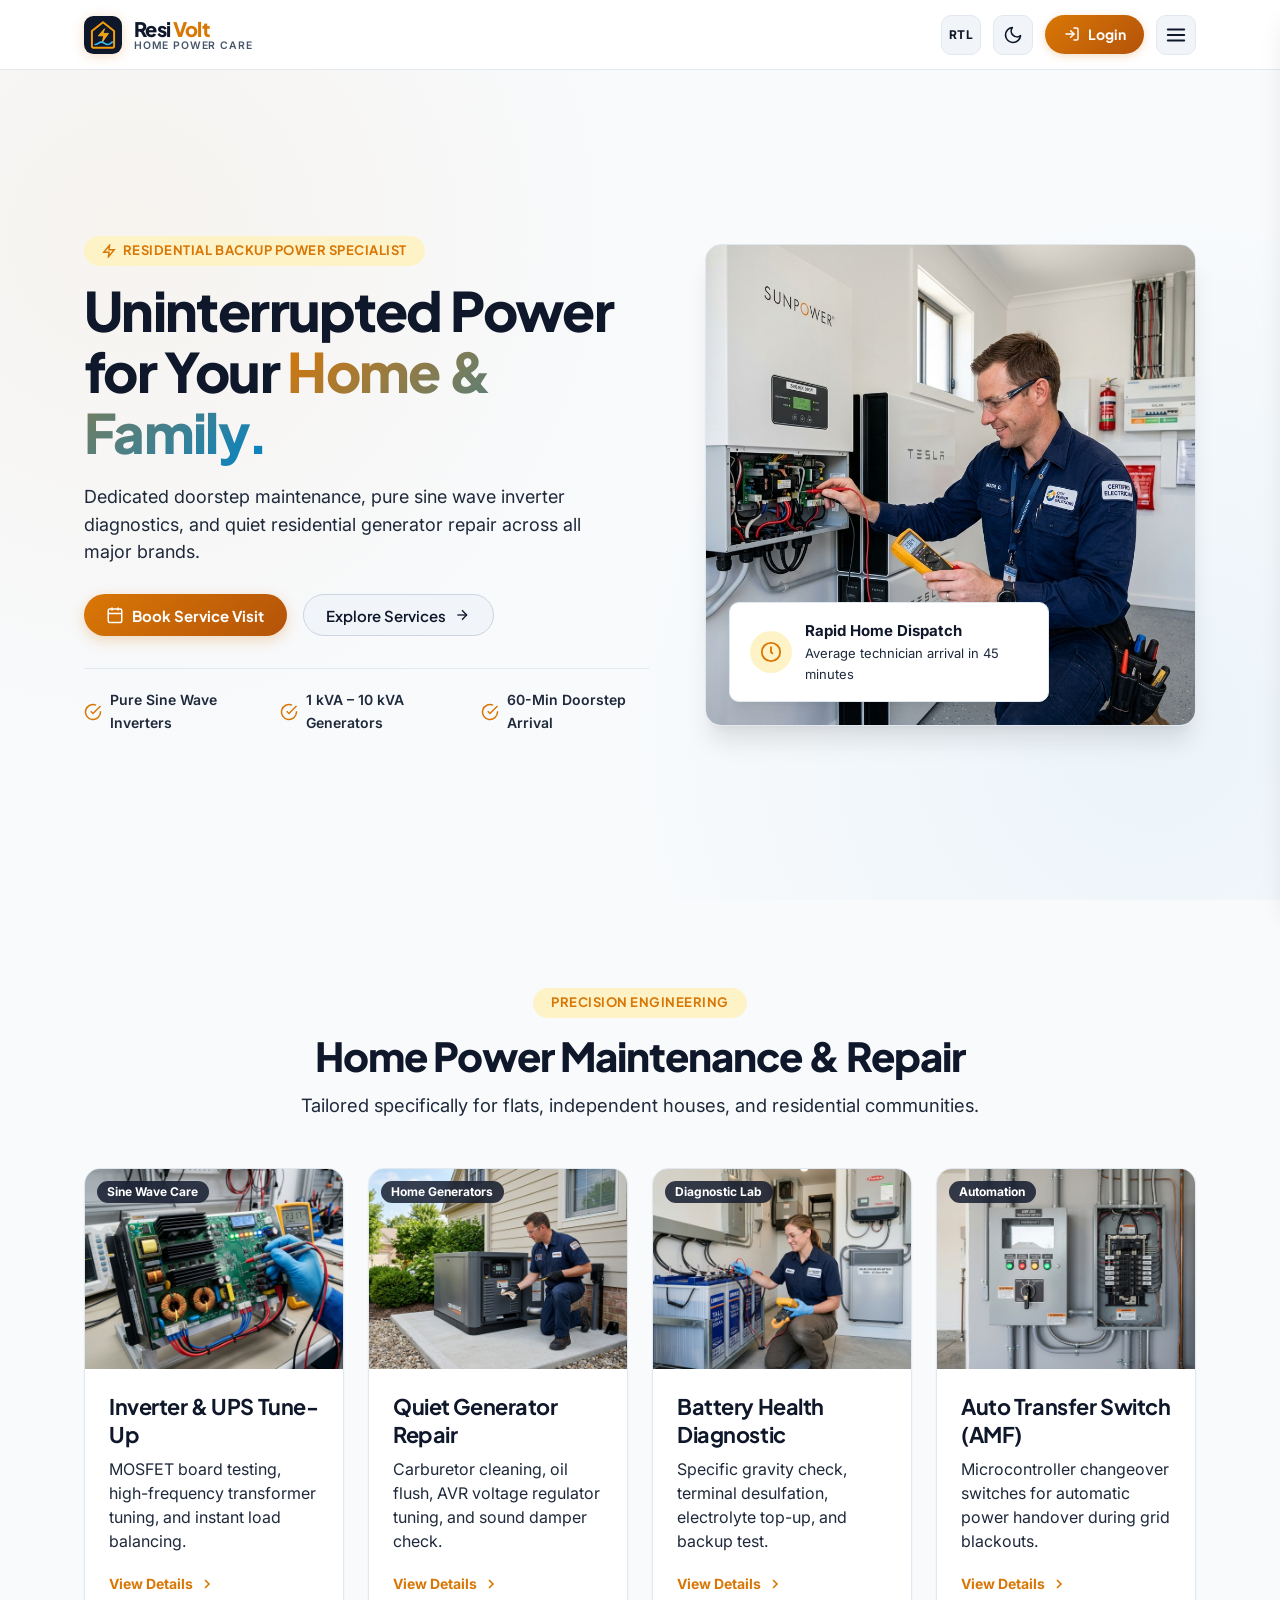
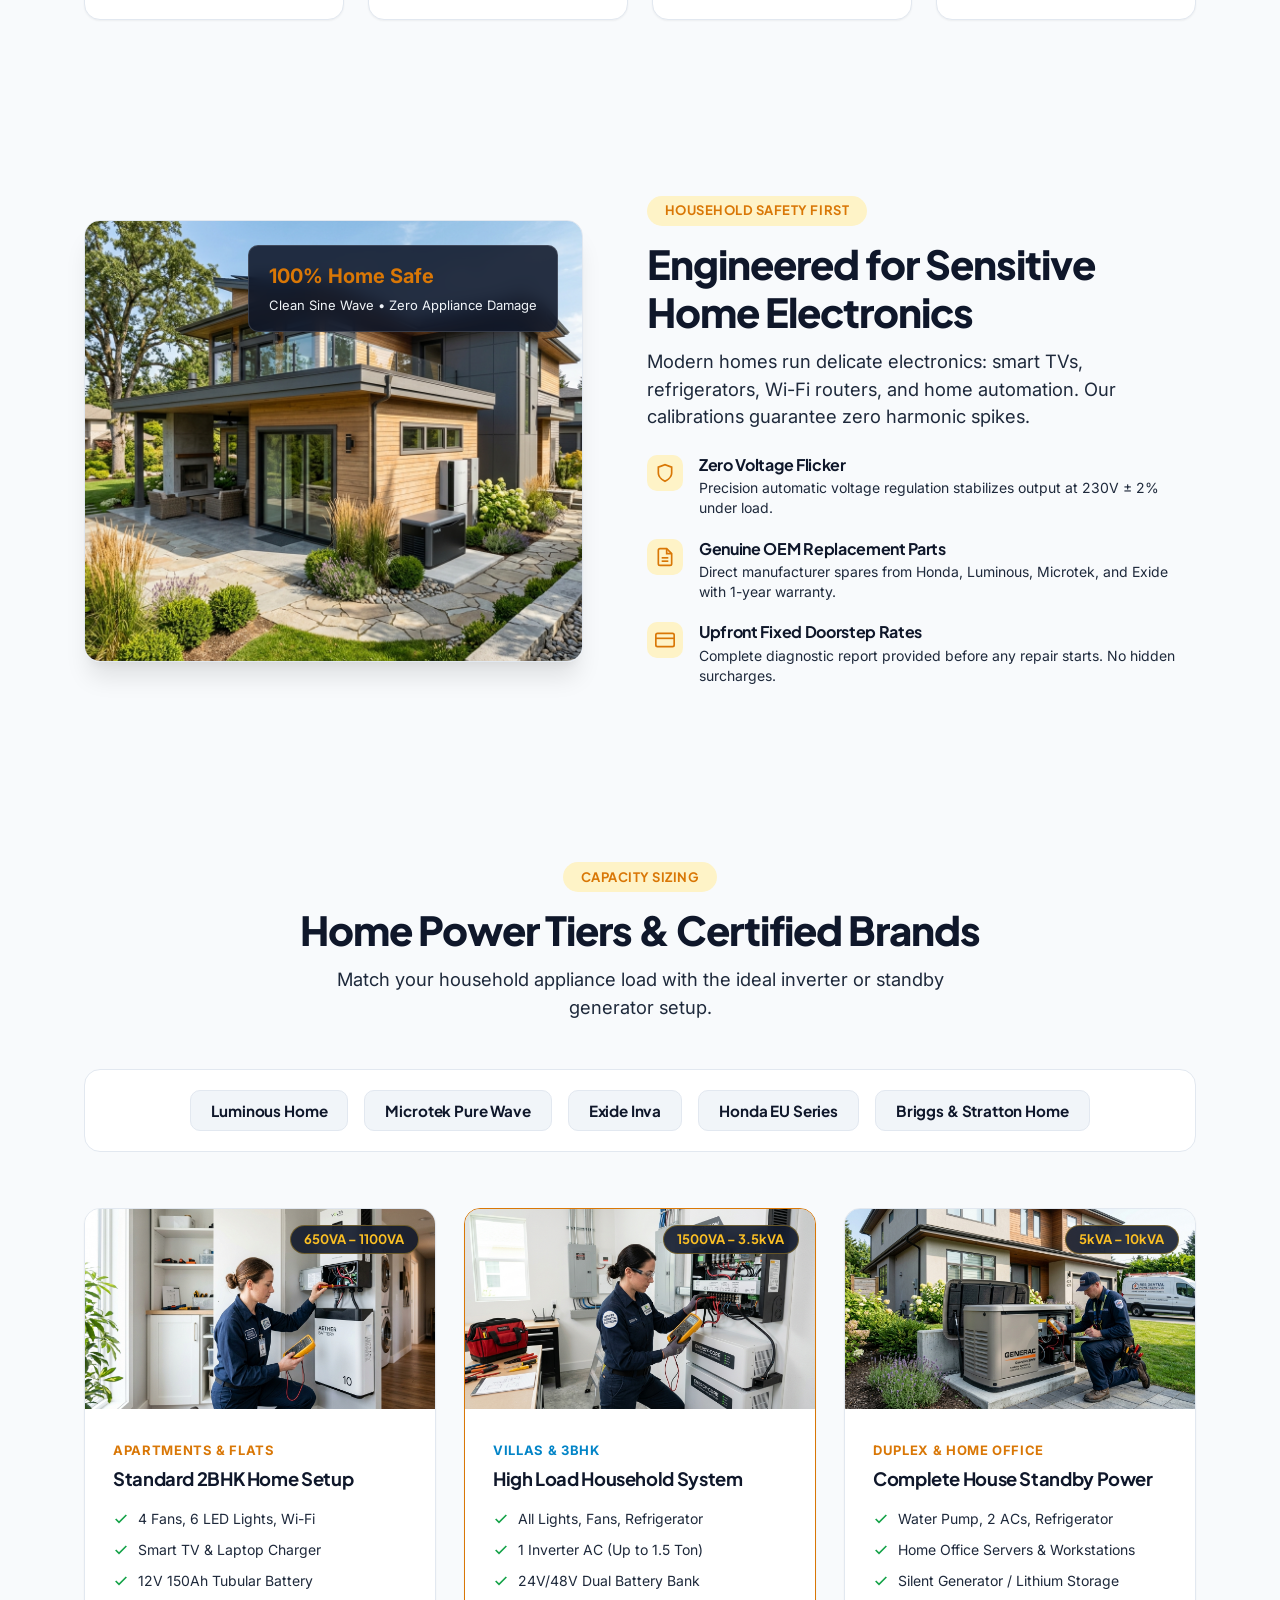
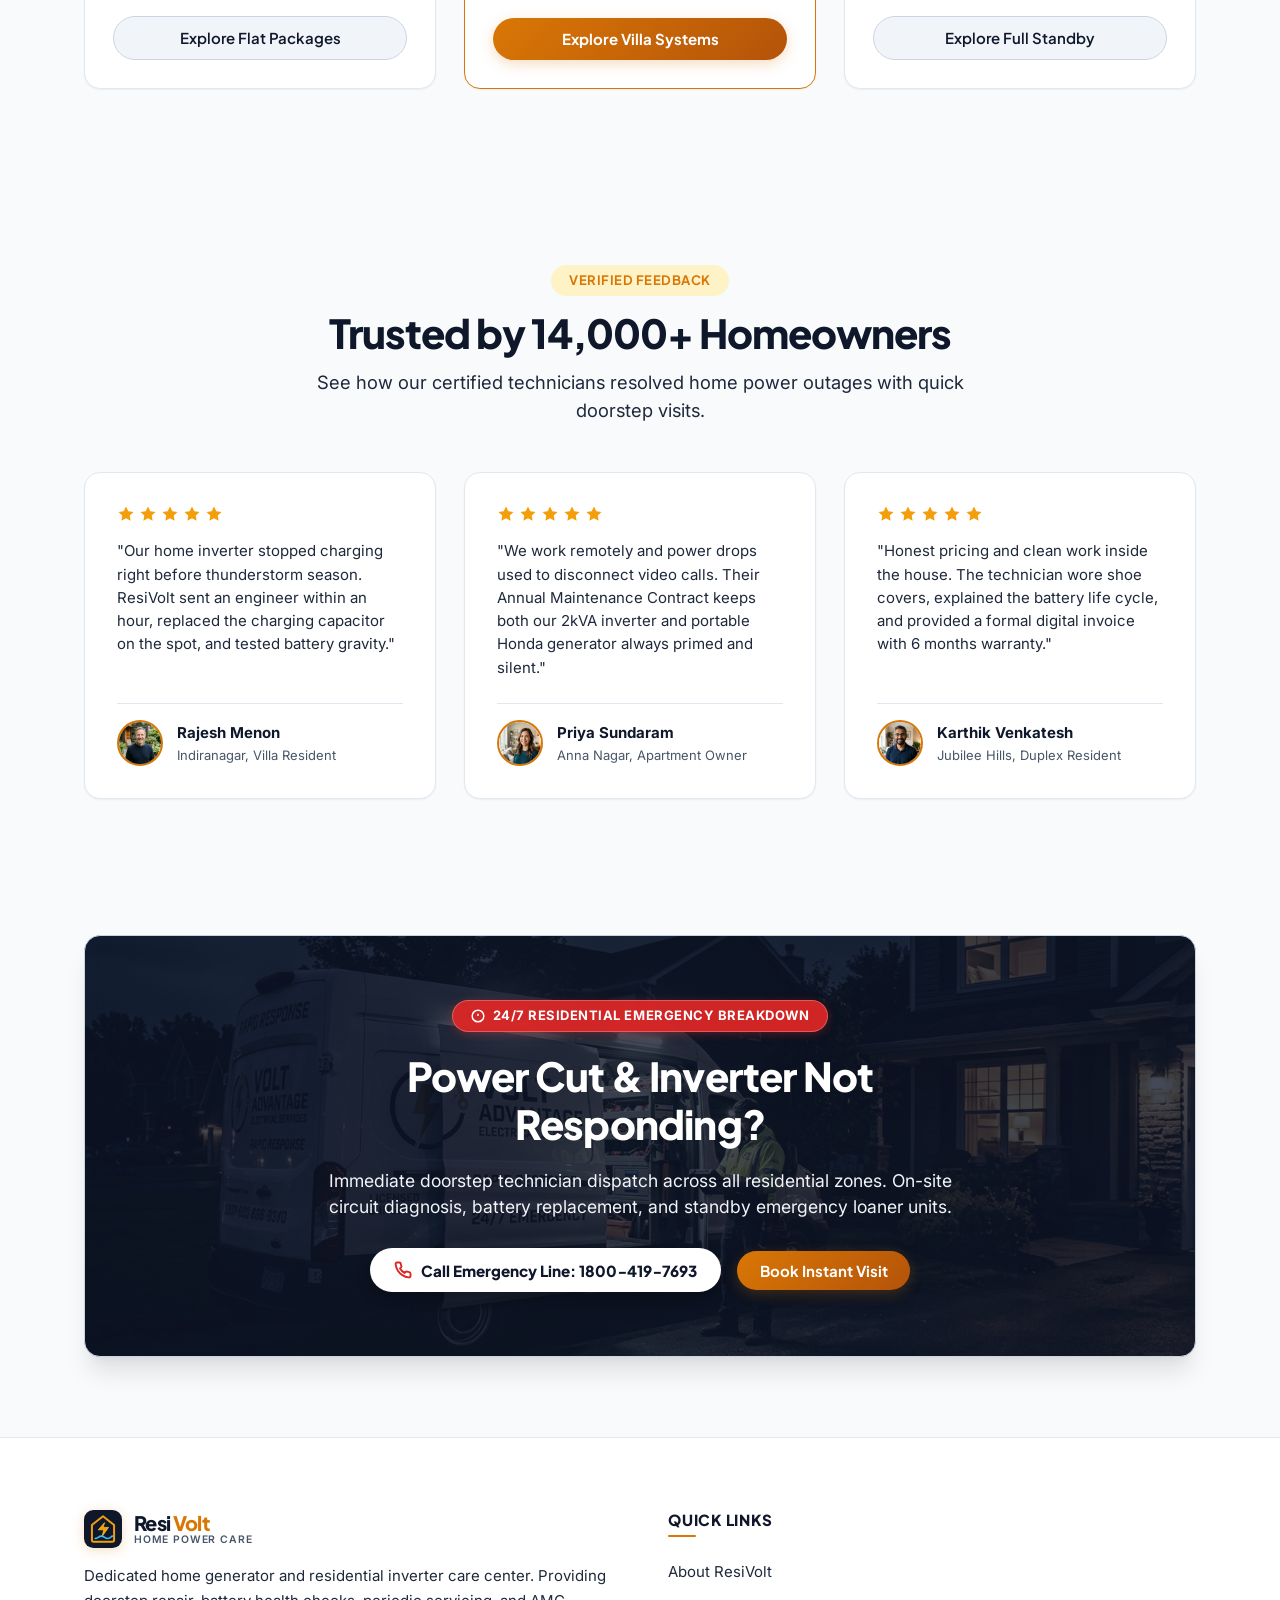
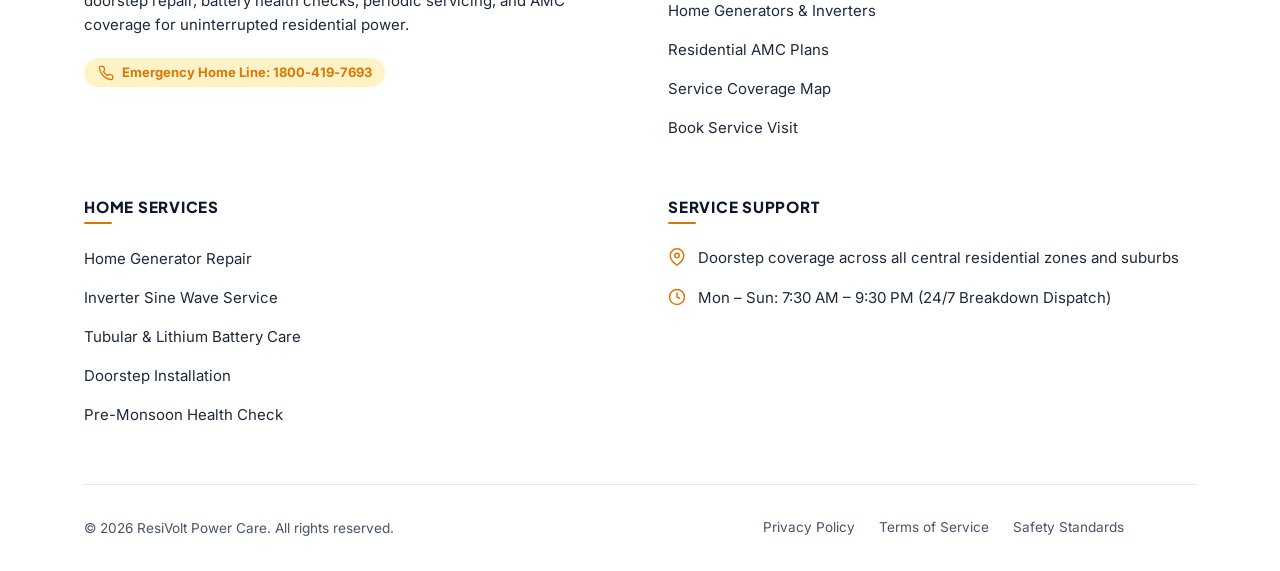
==== commit 4ff80b78: "update" ====
--- a/index.html
+++ b/index.html
@@ -217,12 +217,19 @@
         <div style="display:flex; align-items:center; gap:0.5rem;">
           <button type="button" class="icon-btn" data-toggle-theme aria-label="Toggle Theme in Mobile Drawer">
             <svg class="theme-icon-sun" style="display:none;" viewBox="0 0 24 24" fill="none" stroke="currentColor"
-              stroke-width="2">
+              stroke-width="2" stroke-linecap="round" stroke-linejoin="round">
               <circle cx="12" cy="12" r="5"></circle>
               <line x1="12" y1="1" x2="12" y2="3"></line>
               <line x1="12" y1="21" x2="12" y2="23"></line>
+              <line x1="4.22" y1="4.22" x2="5.64" y2="5.64"></line>
+              <line x1="18.36" y1="18.36" x2="19.78" y2="19.78"></line>
+              <line x1="1" y1="12" x2="3" y2="12"></line>
+              <line x1="21" y1="12" x2="23" y2="12"></line>
+              <line x1="4.22" y1="19.78" x2="5.64" y2="18.36"></line>
+              <line x1="18.36" y1="5.64" x2="19.78" y2="4.22"></line>
             </svg>
-            <svg class="theme-icon-moon" viewBox="0 0 24 24" fill="none" stroke="currentColor" stroke-width="2">
+            <svg class="theme-icon-moon" viewBox="0 0 24 24" fill="none" stroke="currentColor" stroke-width="2"
+              stroke-linecap="round" stroke-linejoin="round">
               <path d="M21 12.79A9 9 0 1 1 11.21 3 7 7 0 0 0 21 12.79z"></path>
             </svg>
           </button>
--- a/assets/css/style.css
+++ b/assets/css/style.css
@@ -108,6 +108,7 @@
   font-size: 16px;
   line-height: 1.6;
   scroll-behavior: smooth;
+  scroll-padding-top: calc(var(--header-height) + 1.5rem);
   -webkit-text-size-adjust: 100%;
 }
 
@@ -494,8 +495,8 @@
 }
 
 .icon-btn {
-  width: 38px;
-  height: 38px;
+  width: 40px;
+  height: 40px;
   border-radius: var(--radius-md);
   background: var(--bg-elevated);
   border: 1px solid var(--border-light);
@@ -504,18 +505,22 @@
   align-items: center;
   justify-content: center;
   cursor: pointer;
-  transition: background-color var(--transition-fast), border-color var(--transition-fast), color var(--transition-fast);
+  padding: 0;
+  transition: background-color var(--transition-fast), border-color var(--transition-fast), color var(--transition-fast), transform var(--transition-fast);
 }
 
 .icon-btn:hover {
   background-color: var(--accent-light);
   border-color: var(--accent-primary);
   color: var(--accent-primary);
+  transform: scale(1.04);
 }
 
 .icon-btn svg {
-  width: 18px;
-  height: 18px;
+  width: 20px;
+  height: 20px;
+  stroke: currentColor;
+  flex-shrink: 0;
 }
 
 .rtl-text-indicator {
@@ -1096,6 +1101,7 @@
 .section {
   padding: 5.5rem 0;
   position: relative;
+  scroll-margin-top: calc(var(--header-height) + 1.5rem);
 }
 
 .section-elevated {
@@ -2926,35 +2932,35 @@
 }
 
 .hardware-card-body {
-  padding: 1.75rem;
-  display: flex;
-  flex-direction: column;
-  justify-content: space-between;
+  padding: 1.4rem 1.25rem 1.5rem;
+  display: flex;
+  flex-direction: column;
   flex: 1;
 }
 
 .hardware-card-content {
   display: flex;
   flex-direction: column;
+  flex: 1;
 }
 
 .hardware-title {
-  font-size: 1.25rem;
+  font-size: 1.2rem;
   font-weight: 800;
   color: var(--text-primary);
   margin-bottom: 0.35rem;
-  min-height: 1.75rem;
+  min-height: 1.6rem;
   line-height: 1.3;
 }
 
 .hardware-ideal-for {
-  font-size: 0.8125rem;
+  font-size: 0.775rem;
   font-weight: 700;
   color: var(--accent-primary);
-  margin-bottom: 1.25rem;
+  margin-bottom: 1rem;
   text-transform: uppercase;
   letter-spacing: 0.04em;
-  min-height: 2.75rem;
+  min-height: 2.6rem;
   display: flex;
   align-items: center;
   line-height: 1.35;
@@ -2967,18 +2973,19 @@
   border-top: 1px solid var(--border-light);
   border-bottom: 1px solid var(--border-light);
   padding: 0.25rem 0;
-  margin: 0 0 1.5rem 0;
+  margin: 0 0 1.25rem 0;
+  flex: 1;
 }
 
 .hardware-specs-list li {
   display: flex;
-  align-items: center;
+  align-items: baseline;
   justify-content: space-between;
-  min-height: 44px;
-  padding: 0.35rem 0;
+  min-height: 38px;
+  padding: 0.45rem 0;
   border-bottom: 1px dashed var(--border-light);
-  font-size: 0.84rem;
-  gap: 0.75rem;
+  font-size: 0.825rem;
+  gap: 0.65rem;
 }
 
 .hardware-specs-list li:last-child {
@@ -2989,7 +2996,7 @@
 .hardware-specs-list li span:first-child {
   color: var(--text-secondary);
   font-weight: 500;
-  flex: 0 0 120px;
+  flex: 0 0 auto;
   white-space: nowrap;
 }
 
@@ -2999,8 +3006,10 @@
   color: var(--text-primary);
   text-align: right;
   flex: 1 1 auto;
-  line-height: 1.35;
-  white-space: nowrap;
+  line-height: 1.3;
+  white-space: normal;
+  word-break: normal;
+  overflow-wrap: break-word;
 }
 
 .hardware-card-body .btn-primary {
@@ -4197,7 +4206,7 @@
 }
 
 .booking-tracker-body {
-  padding: 1.75rem;
+  padding: 1.4rem 1.25rem;
   display: flex;
   flex-direction: column;
   flex: 1;
@@ -4274,18 +4283,19 @@
 
 .tracker-help-box {
   border-top: 1px solid var(--border-light);
-  padding-top: 1rem;
+  padding-top: 0.9rem;
+  margin-top: auto;
   display: flex;
   align-items: center;
   justify-content: space-between;
-  gap: 0.75rem;
+  flex-wrap: wrap;
+  gap: 0.5rem 0.75rem;
 }
 
 .tracker-help-box span {
   font-size: 0.8125rem;
   color: var(--text-muted);
-  white-space: nowrap;
-  line-height: 1.2;
+  line-height: 1.3;
 }
 
 .tracker-help-box a {
@@ -4293,8 +4303,14 @@
   font-weight: 700;
   color: var(--accent-primary);
   white-space: nowrap;
-  line-height: 1.2;
+  line-height: 1.3;
   text-decoration: none;
+  transition: color var(--transition-fast);
+}
+
+.tracker-help-box a:hover {
+  color: var(--accent-dark);
+  text-decoration: underline;
 }
 
 /* Section 3: 4 Direct Assistance Channels (Equal-Height Cards) */
--- a/assets/css/responsive.css
+++ b/assets/css/responsive.css
@@ -89,6 +89,17 @@
 
   .testimonials-grid-3 {
     grid-template-columns: 1fr;
+  }
+
+  .services-grid-4,
+  .products-grid,
+  .amc-passes-grid,
+  .amc-features-grid,
+  .symptom-grid,
+  .about-stats-grid,
+  .dispatch-hubs-grid {
+    grid-template-columns: repeat(2, 1fr) !important;
+    gap: 1.75rem !important;
   }
 }
 
@@ -371,6 +382,23 @@
     box-sizing: border-box !important;
   }
 
+  /* 4-Card Service & Product Grids on iPad / Tablets: 2 Columns for spacious readability */
+  .services-grid-4,
+  .products-grid,
+  .amc-passes-grid,
+  .amc-features-grid,
+  .symptom-grid,
+  .about-stats-grid,
+  .dispatch-hubs-grid {
+    grid-template-columns: repeat(2, 1fr) !important;
+    gap: 1.75rem !important;
+  }
+
+  .service-card-img-wrap,
+  .product-card-img-wrap {
+    height: 220px !important;
+  }
+
   /* Home 2 Hero - Full Page on iPad Mini & Tablets */
   .h2-hero-section {
     min-height: calc(100vh - var(--header-height)) !important;
@@ -595,6 +623,22 @@
 
 /* Mobile Devices (Screen widths under 768px: iPhone, Galaxy, Pixel) */
 @media (max-width: 767px) {
+  .services-grid-4,
+  .products-grid,
+  .amc-passes-grid,
+  .amc-features-grid,
+  .symptom-grid,
+  .about-stats-grid,
+  .dispatch-hubs-grid {
+    grid-template-columns: 1fr !important;
+    gap: 1.5rem !important;
+  }
+
+  .service-card-img-wrap,
+  .product-card-img-wrap {
+    height: 210px !important;
+  }
+
   .footer-grid {
     display: grid !important;
     grid-template-columns: 1fr !important;
@@ -1270,7 +1314,14 @@
 
   .hardware-specs-list li .spec-label,
   .hardware-specs-list li span:first-child {
-    flex: 0 0 105px;
+    flex: 0 0 auto;
+    white-space: nowrap;
+  }
+
+  .hardware-specs-list li .spec-value,
+  .hardware-specs-list li span:last-child {
+    white-space: normal;
+    text-align: right;
   }
 
   .battery-system-img {
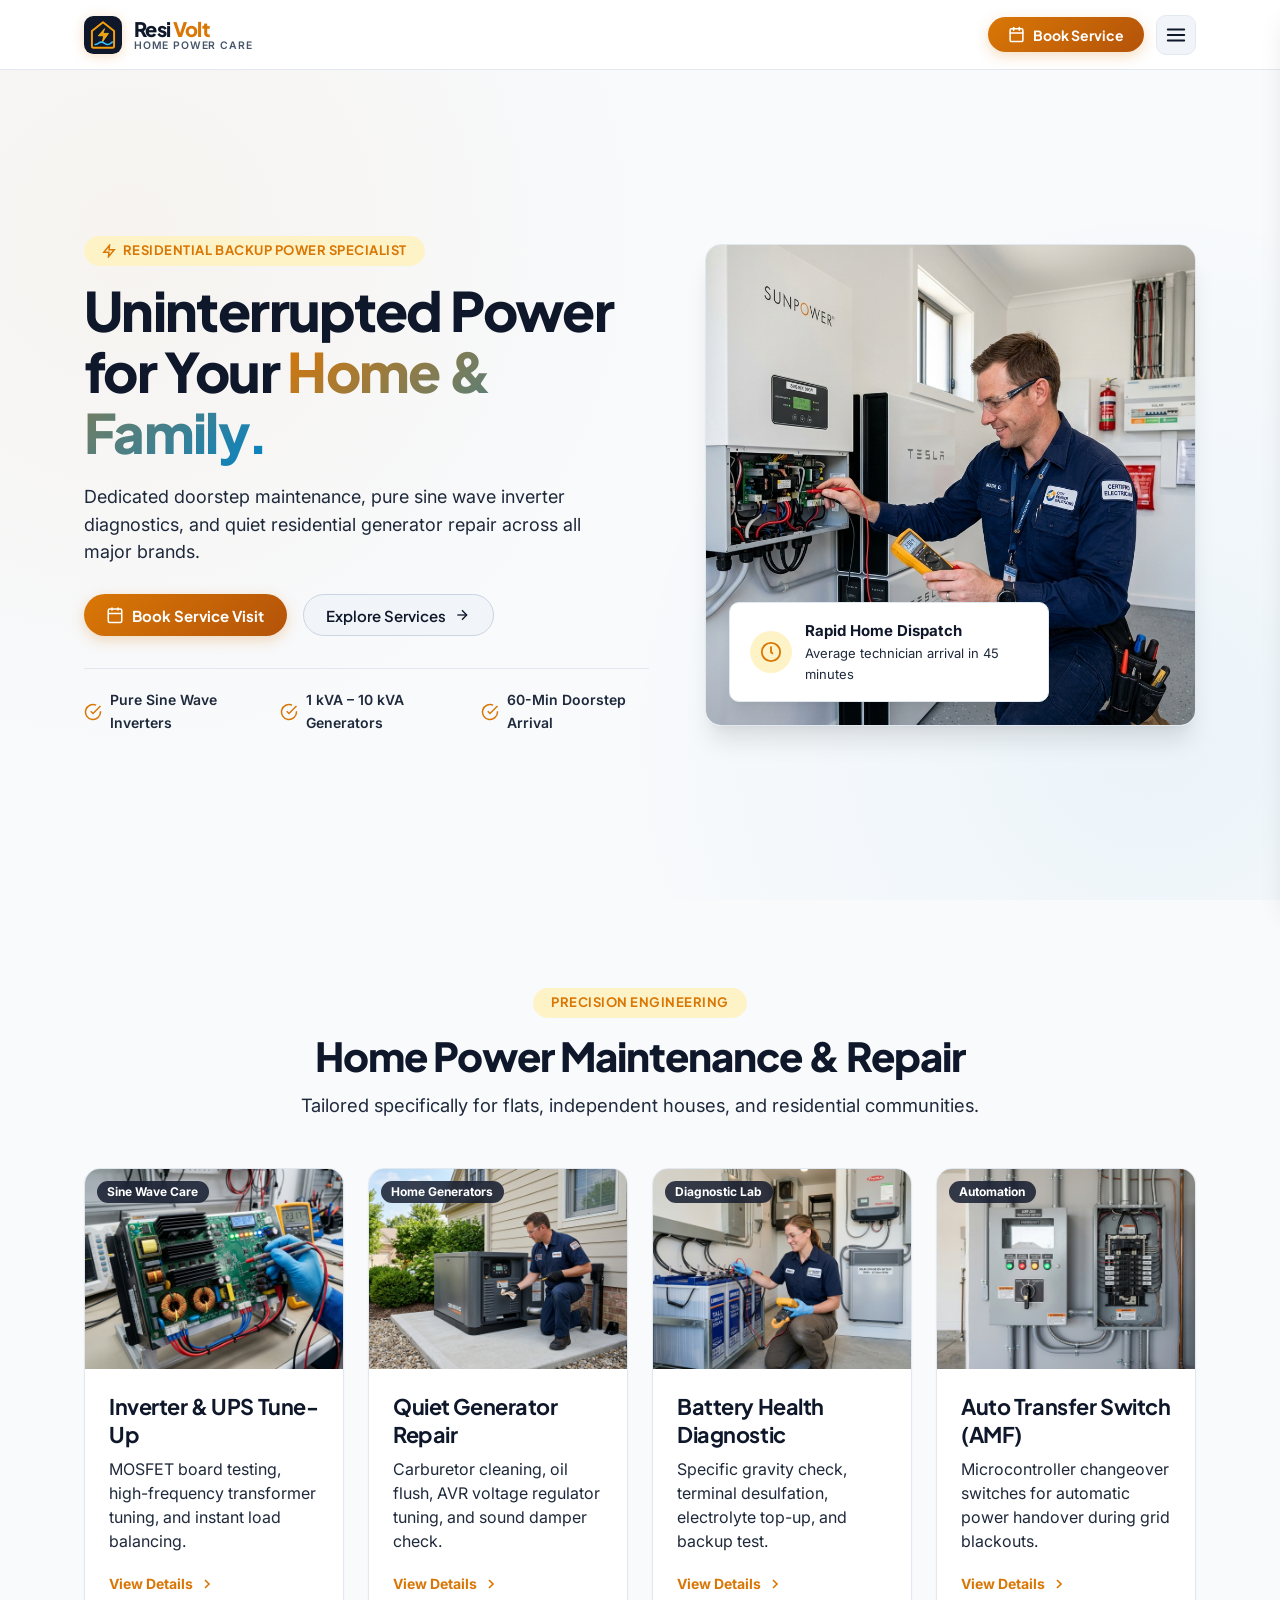
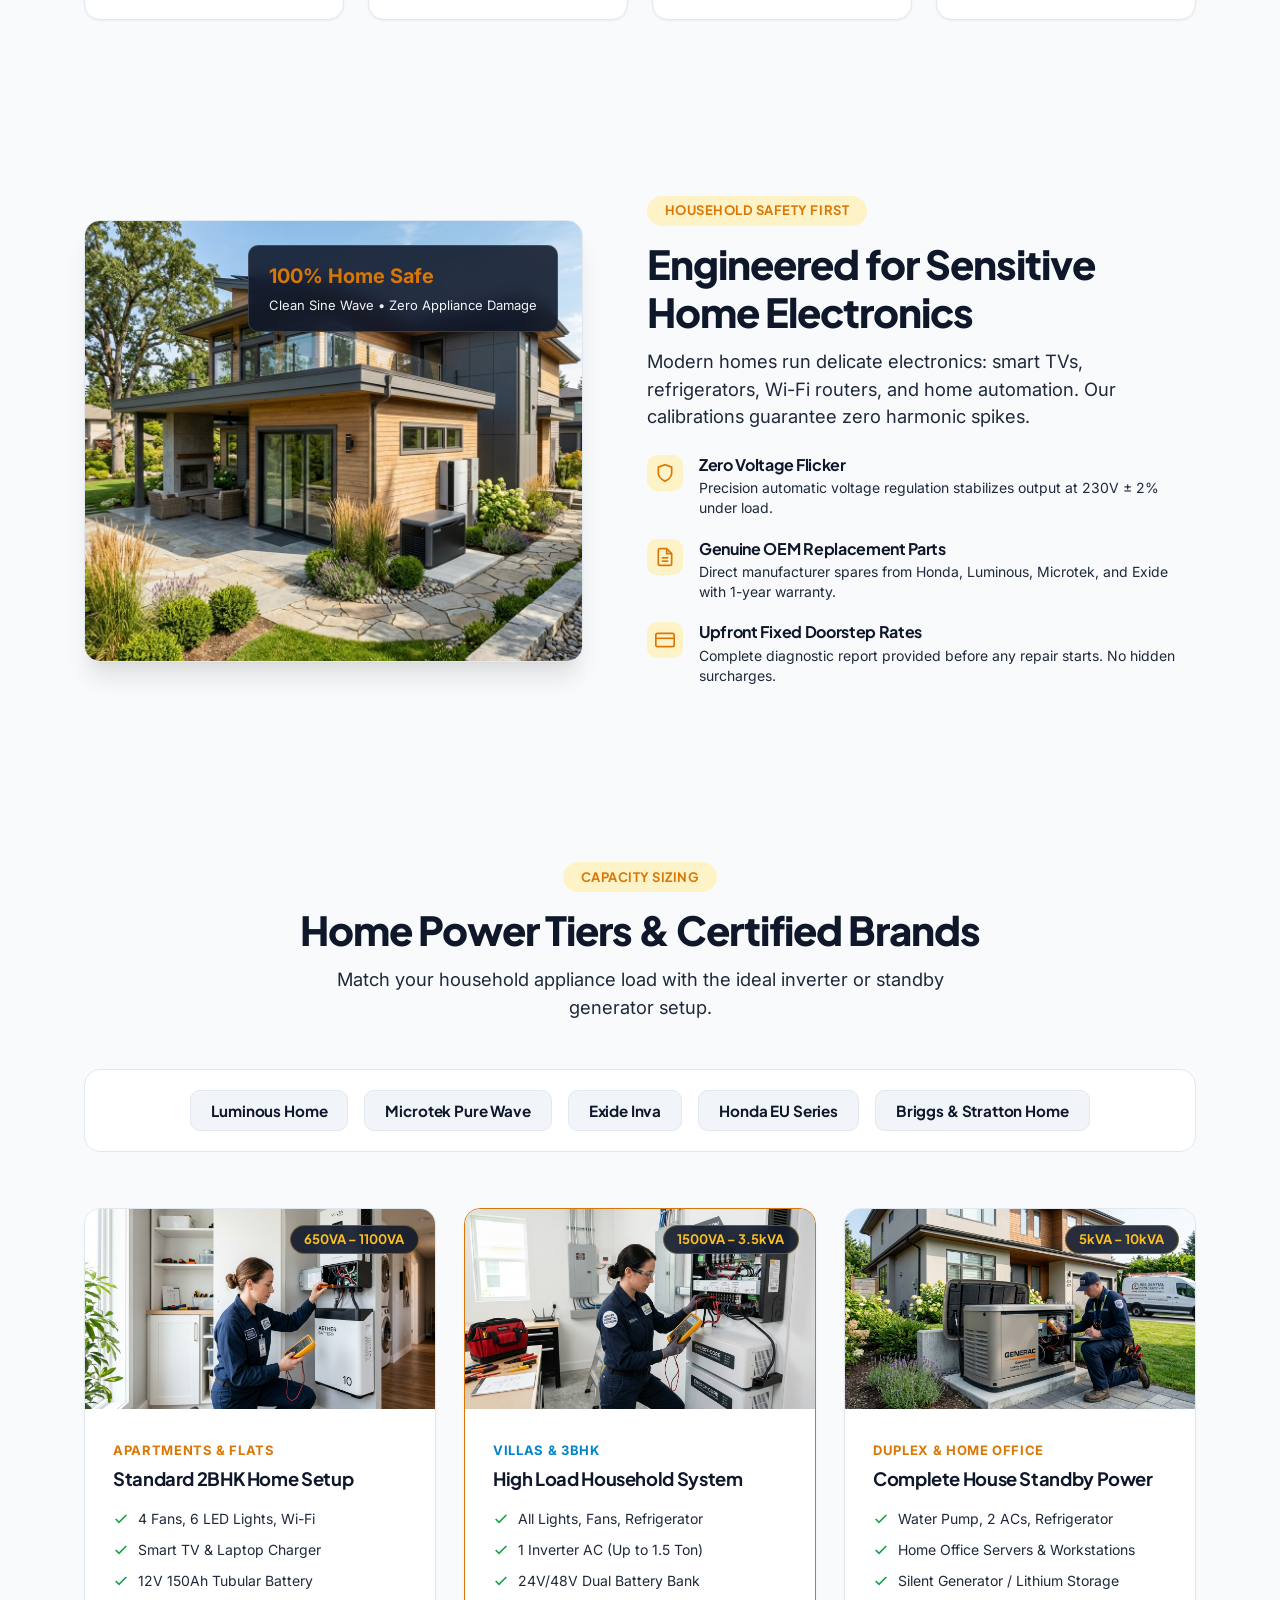
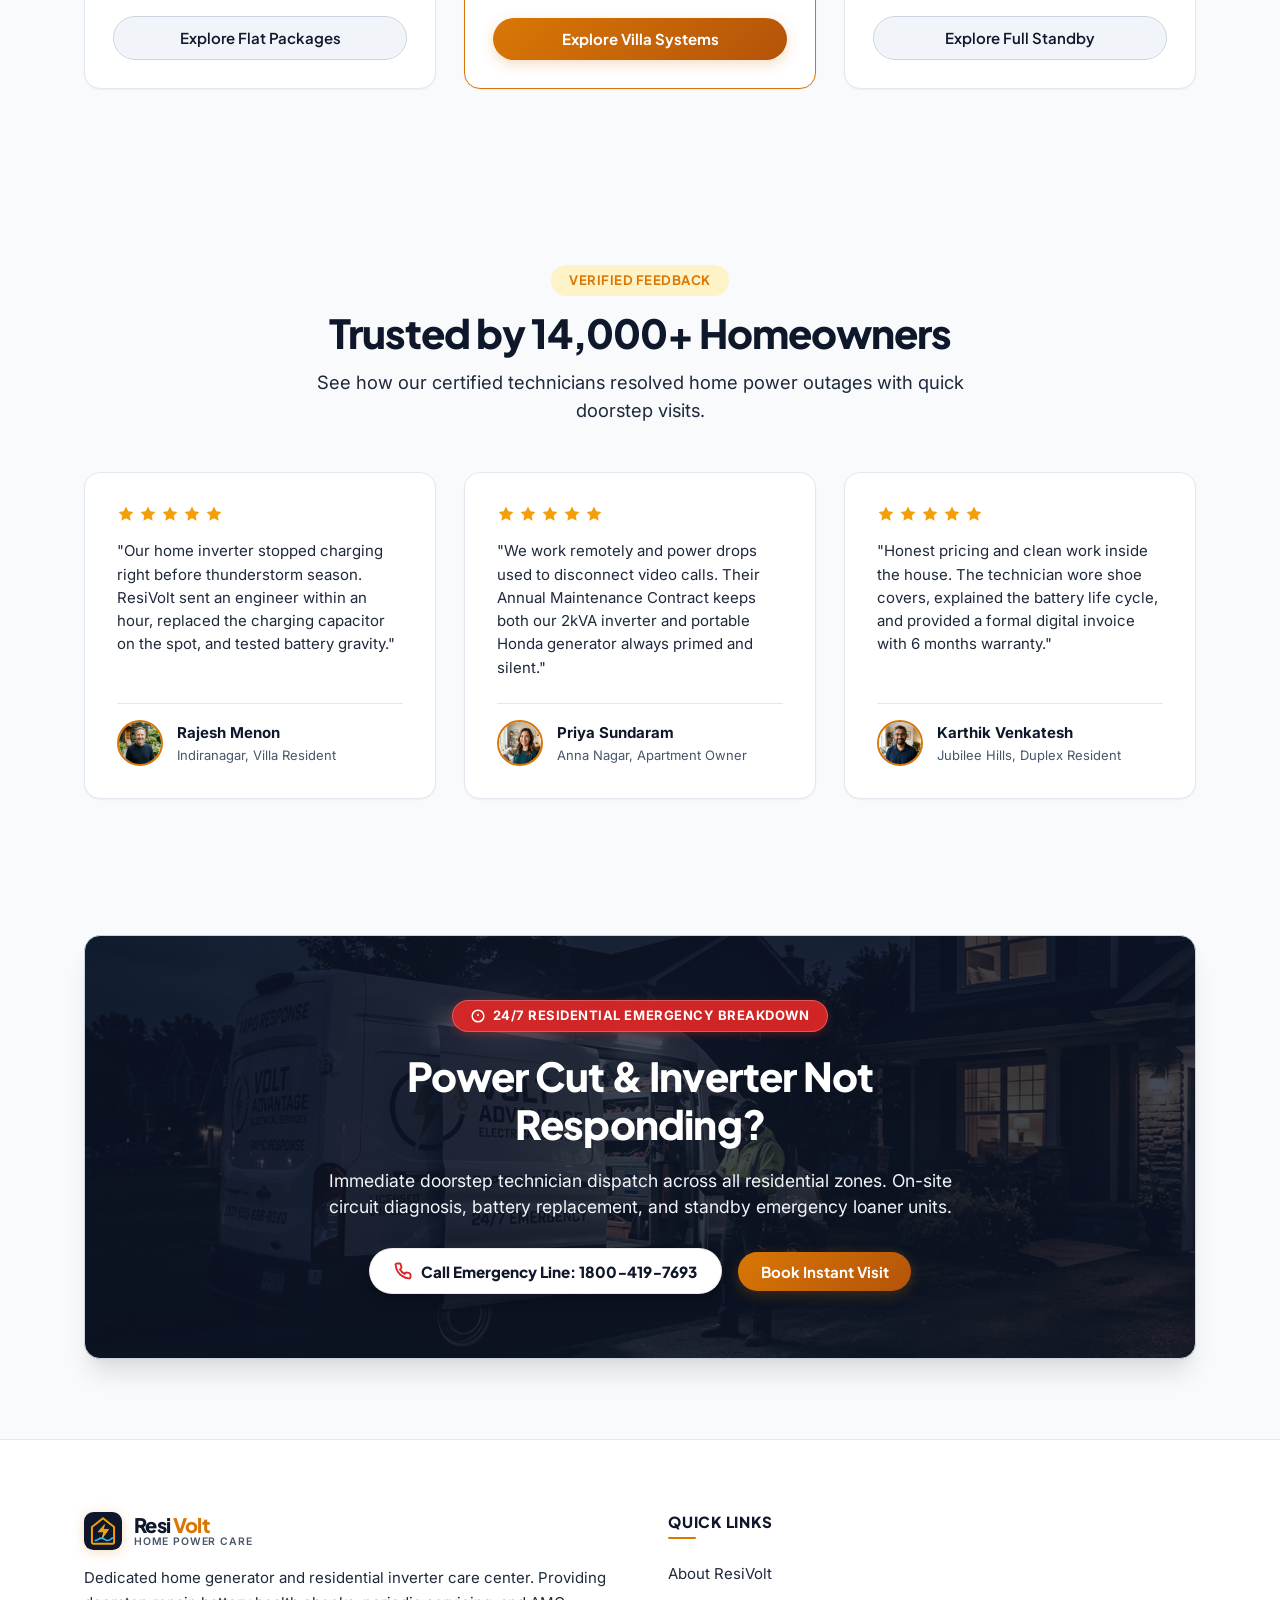
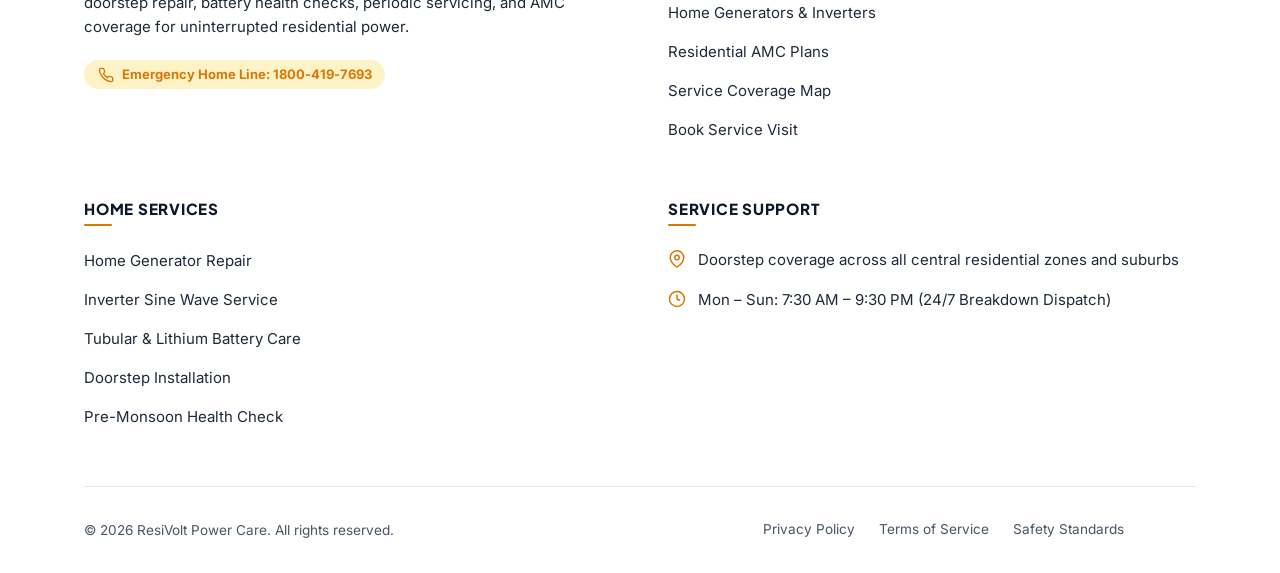
==== commit 116f563d: "push" ====
--- a/index.html
+++ b/index.html
@@ -137,14 +137,14 @@
           </svg>
         </button>
 
-        <a href="login.html" class="btn-login" aria-label="Customer Login and Registration">
-          <svg viewBox="0 0 24 24" fill="none" stroke="currentColor" stroke-width="2.2" stroke-linecap="round"
-            stroke-linejoin="round">
-            <path d="M15 3h4a2 2 0 0 1 2 2v14a2 2 0 0 1-2 2h-4"></path>
-            <polyline points="10 17 15 12 10 7"></polyline>
-            <line x1="15" y1="12" x2="3" y2="12"></line>
+        <a href="contact.html#contactBooking" class="btn-primary nav-cta-btn" aria-label="Book Doorstep Service">
+          <svg width="17" height="17" viewBox="0 0 24 24" fill="none" stroke="currentColor" stroke-width="2.2" stroke-linecap="round" stroke-linejoin="round">
+            <rect x="3" y="4" width="18" height="18" rx="2" ry="2"></rect>
+            <line x1="16" y1="2" x2="16" y2="6"></line>
+            <line x1="8" y1="2" x2="8" y2="6"></line>
+            <line x1="3" y1="10" x2="21" y2="10"></line>
           </svg>
-          <span>Login</span>
+          <span>Book Service</span>
         </a>
 
         <!-- Mobile Drawer Toggle -->
@@ -239,13 +239,14 @@
         </div>
         <span class="mobile-toggle-badge">Preferences</span>
       </div>
-      <a href="login.html" class="btn-login" style="width:100%; justify-content:center;" aria-label="Customer Login or Register">
-        <svg viewBox="0 0 24 24" fill="none" stroke="currentColor" stroke-width="2.2">
-          <path d="M15 3h4a2 2 0 0 1 2 2v14a2 2 0 0 1-2 2h-4"></path>
-          <polyline points="10 17 15 12 10 7"></polyline>
-          <line x1="15" y1="12" x2="3" y2="12"></line>
+      <a href="contact.html#contactBooking" class="btn-primary" style="width:100%; justify-content:center; text-decoration:none;" aria-label="Book Doorstep Service">
+        <svg width="18" height="18" viewBox="0 0 24 24" fill="none" stroke="currentColor" stroke-width="2.2" stroke-linecap="round" stroke-linejoin="round">
+          <rect x="3" y="4" width="18" height="18" rx="2" ry="2"></rect>
+          <line x1="16" y1="2" x2="16" y2="6"></line>
+          <line x1="8" y1="2" x2="8" y2="6"></line>
+          <line x1="3" y1="10" x2="21" y2="10"></line>
         </svg>
-        <span>Customer Login / Register</span>
+        <span>Book Service Now</span>
       </a>
     </div>
   </div>
@@ -336,7 +337,7 @@
           </p>
 
           <div class="hero-actions">
-            <button type="button" class="btn-primary" data-open-auth>
+            <a href="contact.html#contactBooking" class="btn-primary">
               <svg width="18" height="18" viewBox="0 0 24 24" fill="none" stroke="currentColor" stroke-width="2">
                 <rect x="3" y="4" width="18" height="18" rx="2" ry="2"></rect>
                 <line x1="16" y1="2" x2="16" y2="6"></line>
@@ -344,7 +345,7 @@
                 <line x1="3" y1="10" x2="21" y2="10"></line>
               </svg>
               <span>Book Service Visit</span>
-            </button>
+            </a>
             <a href="services.html" class="btn-secondary">
               <span>Explore Services</span>
               <svg width="16" height="16" viewBox="0 0 24 24" fill="none" stroke="currentColor" stroke-width="2">
@@ -911,9 +912,9 @@
                 </svg>
                 <span>Call Emergency Line: 1800&#8209;419&#8209;7693</span>
               </a>
-              <button type="button" class="btn-primary" data-open-auth>
+              <a href="contact.html#contactBooking" class="btn-primary">
                 <span>Book Instant Visit</span>
-              </button>
+              </a>
             </div>
           </div>
         </div>
--- a/assets/css/style.css
+++ b/assets/css/style.css
@@ -529,7 +529,40 @@
   letter-spacing: 0.05em;
 }
 
-/* Login Button Replacing Generic CTA */
+/* Primary Navigation CTA Button (Redirects to Booking Form) */
+.nav-cta-btn {
+  display: inline-flex !important;
+  align-items: center;
+  gap: 0.5rem;
+  background: linear-gradient(135deg, var(--accent-primary) 0%, #b45309 100%);
+  color: #ffffff !important;
+  font-family: var(--font-heading);
+  font-size: 0.875rem !important;
+  font-weight: 700 !important;
+  padding: 0.55rem 1.25rem !important;
+  border-radius: var(--radius-full);
+  border: none;
+  cursor: pointer;
+  box-shadow: 0 3px 12px var(--accent-glow);
+  transition: transform var(--transition-fast), box-shadow var(--transition-fast), opacity var(--transition-fast);
+  white-space: nowrap;
+  text-decoration: none !important;
+  line-height: 1.2;
+}
+
+.nav-cta-btn:hover {
+  transform: translateY(-2px);
+  box-shadow: 0 6px 18px var(--accent-glow);
+  opacity: 0.96;
+}
+
+.nav-cta-btn svg {
+  width: 17px;
+  height: 17px;
+  flex-shrink: 0;
+}
+
+/* Fallback Login Button */
 .btn-login {
   display: inline-flex;
   align-items: center;
@@ -1933,15 +1966,18 @@
   font-weight: 800;
   padding: 0.8rem 1.5rem;
   border-radius: var(--radius-full);
+  border: 1px solid rgba(0, 0, 0, 0.08);
   text-decoration: none;
   box-shadow: 0 4px 14px rgba(0, 0, 0, 0.3);
-  transition: transform var(--transition-fast), background var(--transition-fast);
+  transition: transform var(--transition-fast), background var(--transition-fast), color var(--transition-fast), border-color var(--transition-fast), box-shadow var(--transition-fast);
   white-space: nowrap;
   line-height: 1.2;
 }
 
 .btn-emergency-call:hover {
-  background: var(--accent-light);
+  background: #fef3c7;
+  border-color: var(--accent-primary);
+  color: #0f172a !important;
   transform: translateY(-2px);
 }
 
@@ -1951,12 +1987,51 @@
   color: #dc2626;
   flex-shrink: 0;
   display: block;
+  transition: transform var(--transition-fast);
+}
+
+.btn-emergency-call:hover svg {
+  transform: scale(1.08);
 }
 
 .btn-emergency-call span {
   white-space: nowrap;
   display: inline-block;
   line-height: 1;
+  color: inherit;
+}
+
+/* Dark Mode - High Contrast Crisp White Text & Ambient Glow Hover */
+html.dark .btn-emergency-call,
+[data-theme="dark"] .btn-emergency-call {
+  background: var(--bg-surface, #0a0a0a) !important;
+  border: 1px solid var(--border-strong, #383838) !important;
+  color: #ffffff !important;
+  box-shadow: 0 4px 14px rgba(0, 0, 0, 0.6);
+}
+
+html.dark .btn-emergency-call svg,
+[data-theme="dark"] .btn-emergency-call svg {
+  color: #ef4444;
+}
+
+html.dark .btn-emergency-call span,
+[data-theme="dark"] .btn-emergency-call span {
+  color: #ffffff !important;
+}
+
+html.dark .btn-emergency-call:hover,
+[data-theme="dark"] .btn-emergency-call:hover {
+  background: rgba(245, 158, 11, 0.22) !important;
+  border-color: var(--accent-primary, #f59e0b) !important;
+  color: #ffffff !important;
+  box-shadow: 0 6px 20px rgba(245, 158, 11, 0.25);
+  transform: translateY(-2px);
+}
+
+html.dark .btn-emergency-call:hover span,
+[data-theme="dark"] .btn-emergency-call:hover span {
+  color: #ffffff !important;
 }
 
 /* ==========================================================================
@@ -2795,29 +2870,41 @@
   line-height: 1.45;
 }
 
-/* Service Actions 4-Card Grid (Section 4) */
+/* Service Actions 4-Card Grid (Section 4) - Seamless Connected Strip */
 .service-actions-grid-4 {
   display: grid;
   grid-template-columns: repeat(4, 1fr);
-  gap: 1.5rem;
+  gap: 0;
+  border-radius: var(--radius-lg);
+  overflow: hidden;
+  box-shadow: var(--shadow-md);
+  border: 1px solid var(--border-light);
+  background: var(--bg-surface);
 }
 
 .service-action-card {
   background: var(--bg-surface);
-  border: 1px solid var(--border-light);
-  border-radius: var(--radius-lg);
-  padding: 1.25rem;
-  box-shadow: var(--shadow-sm);
+  border: none;
+  border-right: 1px solid var(--border-light);
+  border-radius: 0;
+  padding: 0;
+  box-shadow: none;
   display: flex;
   flex-direction: column;
   height: 100%;
-  transition: transform var(--transition-fast), border-color var(--transition-fast), box-shadow var(--transition-fast);
+  transition: background-color var(--transition-fast), border-color var(--transition-fast);
+}
+
+.service-action-card:last-child {
+  border-right: none;
 }
 
 .service-action-card:hover {
-  transform: translateY(-4px);
-  border-color: var(--accent-primary);
-  box-shadow: var(--shadow-xl);
+  background: var(--bg-card);
+}
+
+.service-action-card:hover .service-action-title {
+  color: var(--accent-primary);
 }
 
 .service-action-title {
@@ -2825,20 +2912,23 @@
   font-weight: 700;
   color: var(--text-primary);
   text-align: center;
-  margin-bottom: 0.85rem;
-  min-height: 2.75rem;
+  padding: 1.25rem 1rem 1rem;
+  margin-bottom: 0;
+  min-height: 3.5rem;
   display: flex;
   align-items: center;
   justify-content: center;
   line-height: 1.35;
+  transition: color var(--transition-fast);
 }
 
 .service-action-img-wrap {
   width: 100%;
-  height: 220px;
-  border-radius: var(--radius-md);
+  height: 230px;
+  border-radius: 0;
   overflow: hidden;
   background: var(--bg-elevated);
+  margin-top: auto;
 }
 
 .service-action-img-wrap img {
@@ -4489,7 +4579,7 @@
 
 .zones-floating-pill {
   position: absolute;
-  top: 1.5rem;
+  bottom: 1.5rem;
   left: 1.5rem;
   background: rgba(15, 23, 42, 0.92);
   color: #ffffff;
@@ -4505,6 +4595,7 @@
   z-index: 2;
   pointer-events: none;
   box-shadow: var(--shadow-md);
+  max-width: calc(100% - 3rem);
 }
 
 .zones-floating-pill .pulse-indicator {
--- a/assets/css/responsive.css
+++ b/assets/css/responsive.css
@@ -27,7 +27,9 @@
    - iPad Mini (768px / 1024px)
    - Surface Pro 10 (912px / 1368px)
    - iPad Pro & iPad Pro 13 (834px / 1024px / 1194px / 1366px)
-   Show Hamburger Menu Button (.mobile-toggle) and hide .desktop-nav
+   Header Cleanliness:
+   - Show Hamburger Menu Button (.mobile-toggle) and hide .desktop-nav
+   - Remove Dark Mode, RTL, and Login buttons from header (available in drawer)
    ========================================================================== */
 @media (max-width: 1370px) {
   .desktop-nav {
@@ -37,15 +39,16 @@
   .mobile-toggle {
     display: inline-flex !important;
   }
+
+  /* Remove Dark Mode and RTL button from header on tablet (available in drawer) */
+  .site-header .header-actions .icon-btn {
+    display: none !important;
+  }
 }
 
 /* Tablets Landscape & Smaller Laptops (1024px) */
 @media (max-width: 1024px) {
-  .header-actions .icon-btn.desktop-only {
-    display: none;
-  }
-
-  .header-actions .btn-login {
+  .site-header .header-actions .icon-btn {
     display: none !important;
   }
 
@@ -770,9 +773,10 @@
     gap: 0.5rem;
   }
 
+  .nav-cta-btn,
   .btn-login {
-    padding: 0.45rem 0.85rem;
-    font-size: 0.8125rem;
+    padding: 0.45rem 0.85rem !important;
+    font-size: 0.8125rem !important;
   }
 
   .brand-tagline {
@@ -900,6 +904,11 @@
     height: 28px;
   }
 
+  .nav-cta-btn {
+    padding: 0.45rem 0.75rem !important;
+    font-size: 0.8rem !important;
+  }
+  
   .btn-login span {
     display: none;
   }
@@ -1181,7 +1190,16 @@
 
   .service-actions-grid-4 {
     grid-template-columns: repeat(2, 1fr);
-    gap: 1.5rem;
+    gap: 0;
+  }
+
+  .service-action-card:nth-child(1),
+  .service-action-card:nth-child(2) {
+    border-bottom: 1px solid var(--border-light);
+  }
+
+  .service-action-card:nth-child(2n) {
+    border-right: none;
   }
 }
 
@@ -1192,7 +1210,16 @@
 
   .service-actions-grid-4 {
     grid-template-columns: 1fr;
-    gap: 1.25rem;
+    gap: 0;
+  }
+
+  .service-action-card {
+    border-right: none !important;
+    border-bottom: 1px solid var(--border-light);
+  }
+
+  .service-action-card:last-child {
+    border-bottom: none;
   }
 
   .service-action-img-wrap {
@@ -1528,6 +1555,14 @@
   .zones-live-map {
     height: 300px;
     min-height: 300px;
+  }
+
+  .zones-floating-pill {
+    bottom: 1rem;
+    left: 1rem;
+    font-size: 0.75rem;
+    padding: 0.5rem 0.85rem;
+    max-width: calc(100% - 2rem);
   }
 
   .booking-form-box {
